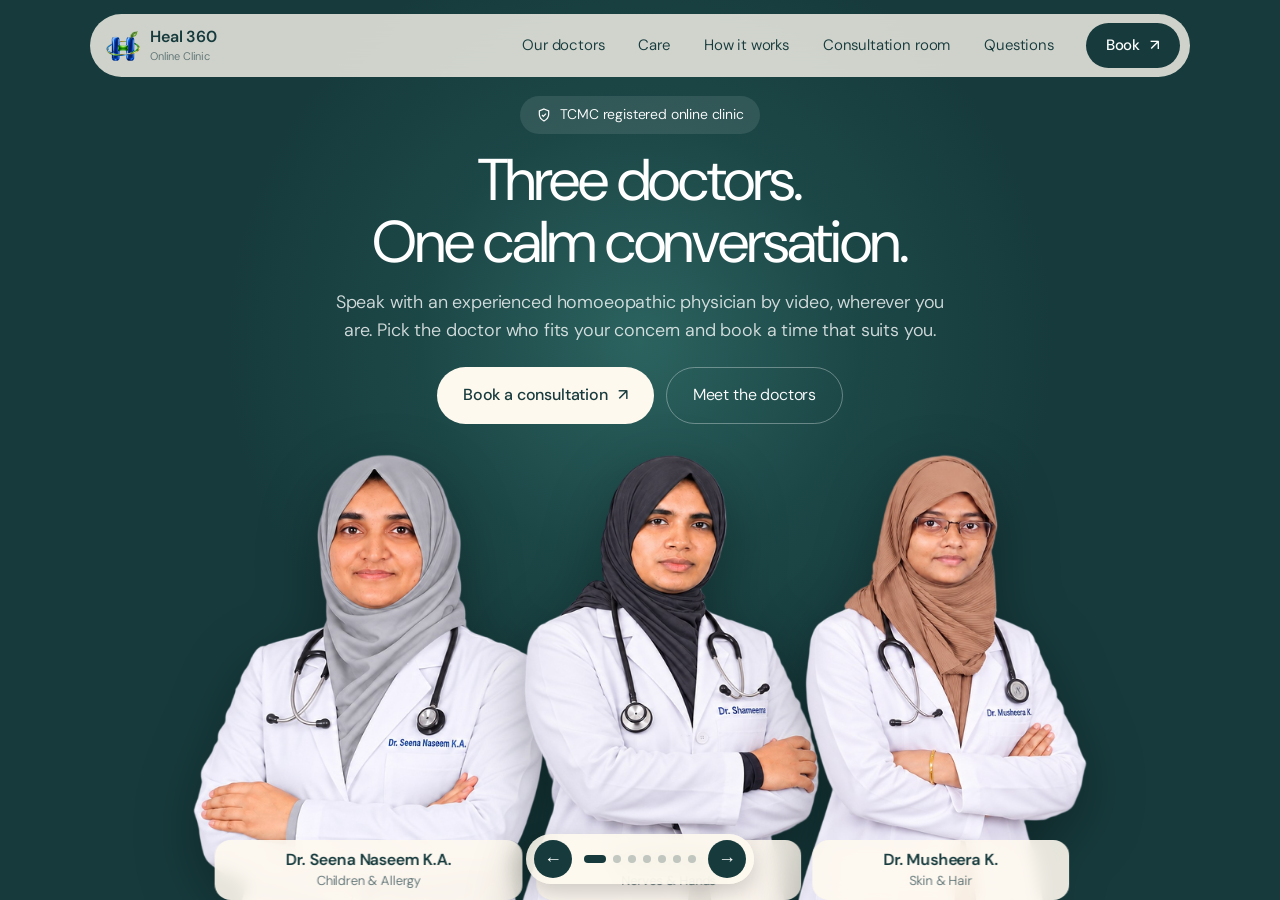
==== design-2/index.html @ f5d04c79 "Design 2: horizontal page scrolling Co-Authored-By: Claude Sonnet 5.5 <noreply@anthropic.com> Claude" ====
<!DOCTYPE html>
<html lang="en">
<head>
<meta charset="utf-8">
<meta name="viewport" content="width=device-width,initial-scale=1">
<title>Heal 360 Online Clinic | Three doctors, one calm conversation</title>
<meta name="description" content="Heal 360 Online Clinic: online video consultation with Dr. Seena, Dr. Shameema and Dr. Musheera, three experienced homoeopathic doctors.">
<meta name="robots" content="noindex,nofollow">
<meta name="theme-color" content="#173B3D">
<link rel="preconnect" href="https://fonts.googleapis.com">
<link rel="preconnect" href="https://fonts.gstatic.com" crossorigin>
<link href="https://fonts.googleapis.com/css2?family=Google+Sans+Flex:wght@300;400;500;600&family=DM+Sans:wght@300;400;500;700&display=swap" rel="stylesheet">
<link rel="icon" type="image/png" href="logo-real/favicon-64.png">
<link rel="stylesheet" href="style.css">
</head>
<body>

<header class="pill" id="top">
  <a class="brand" href="#top"><img src="logo-real/mark-256.png" width="34" height="34" alt=""><span><b>Heal 360</b><small>Online Clinic</small></span></a>
  <nav id="nav">
    <a href="#doctors">Our doctors</a>
    <a href="#care">Care</a>
    <a href="#steps">How it works</a>
    <a href="room.html">Consultation room</a>
    <a href="#faq">Questions</a>
  </nav>
  <a class="go sm" href="#book" data-book>Book <i>&#8599;</i></a>
  <button class="burger" aria-label="Menu" onclick="document.getElementById('nav').classList.toggle('open')"><span></span><span></span></button>
</header>

<div id="hs"><main>
<!-- HERO -->
<section class="hero">
  <div class="spot"></div>
  <div class="hero-in">
    <div class="hero-text">
      <p class="badge"><svg width="16" height="16" viewBox="0 0 24 24" fill="none" stroke="currentColor" stroke-width="1.8"><path d="M12 3l7 3v5c0 4.5-3 8-7 10-4-2-7-5.5-7-10V6z"/><path d="M9 12l2 2 4-4"/></svg> TCMC registered online clinic</p>
      <h1>Three doctors.<br>One calm conversation.</h1>
      <p class="lead">Speak with an experienced homoeopathic physician by video, wherever you are. Pick the doctor who fits your concern and book a time that suits you.</p>
      <div class="cta">
        <a class="go" href="#book" data-book>Book a consultation <i>&#8599;</i></a>
        <a class="ghost" href="#doctors">Meet the doctors</a>
      </div>
    </div>
  </div>
  <div class="trio" id="trio"></div>
</section>

<!-- marquee -->
<div class="marq" aria-hidden="true"><div class="track">
  <span>Homoeopathy</span><span>Children &amp; allergy</span><span>Carpal tunnel &amp; nerve pain</span><span>Skin &amp; hair</span><span>TCMC registered doctors</span><span>Private video consultation</span>
  <span>Homoeopathy</span><span>Children &amp; allergy</span><span>Carpal tunnel &amp; nerve pain</span><span>Skin &amp; hair</span><span>TCMC registered doctors</span><span>Private video consultation</span>
</div></div>

<!-- DOCTORS -->
<section class="docs" id="doctors">
  <div class="wrap">
    <p class="eyebrow">Your Heal 360 physicians</p>
    <h2 class="light">Meet the doctors.<br>Start with a conversation.</h2>
    <div class="dgrid" id="dgrid"></div>
  </div>
</section>

<!-- CARE -->
<section class="care" id="care">
  <div class="wrap">
    <p class="eyebrow dark">Care you can feel confident in</p>
    <h2>Real doctors.<br>Personal attention.</h2>
    <div class="cgrid">
      <article class="cc reveal"><b>01</b><h3>Registered doctors</h3><p>All three doctors are registered with the Travancore-Cochin Medical Council, and their numbers are shown on this site.</p></article>
      <article class="cc reveal"><b>02</b><h3>Time to listen</h3><p>Every consultation is unhurried. Your doctor listens to your story and plans care around you, not around a template.</p></article>
      <article class="cc reveal"><b>03</b><h3>Private by design</h3><p>Your video room is private to your booking and is never recorded. No app and no account needed.</p></article>
    </div>
  </div>
</section>

<!-- STEPS -->
<section class="steps" id="steps">
  <div class="wrap">
    <p class="eyebrow dark">Get started in three simple steps</p>
    <h2>Book. Meet. Heal.</h2>
    <div class="srow">
      <div class="st reveal"><span>01</span><h3>Choose your doctor</h3><p>Pick the doctor for your concern, then a day and time that suits you.</p></div>
      <div class="st reveal"><span>02</span><h3>Join your private room</h3><p>Open the link in your booking email and meet your doctor face to face on video.</p></div>
      <div class="st reveal"><span>03</span><h3>Follow your plan</h3><p>Receive a plan made for you, and come back for a review when it is time.</p></div>
    </div>
    <a class="go dark" href="#book" data-book>Book a consultation <i>&#8599;</i></a>
  </div>
</section>

<!-- ROOM -->
<section class="room" id="room">
  <div class="wrap room-in">
    <div class="room-text reveal">
      <p class="eyebrow">Consultation room</p>
      <h2 class="light">Your private<br>consultation room.</h2>
      <p>After your booking is confirmed you receive a personal link. Open it at your time and your doctor is there, in your own private room on this website.</p>
      <ul class="ticks"><li>Private to your booking, never recorded</li><li>Opens 15 minutes before your time</li><li>Works on any phone or computer</li></ul>
      <a class="ghost" href="room.html">Open the consultation room &#8599;</a>
    </div>
    <div class="room-demo reveal" aria-hidden="true">
      <div class="rd-bar"><img src="logo-real/mark-256.png" alt="" width="24" height="24"><b>HEAL 360</b><small>Consultation room</small><span>Private &middot; not recorded</span></div>
      <div class="rd-stage"><img id="rdimg" src="img/seena.png" alt=""><div class="rd-name" id="rdname">Dr. Seena Naseem K.A.<small>Online now</small></div><div class="rd-me"><em>You</em></div></div>
      <div class="rd-ctl"><i>&#127908;</i><i>&#128249;</i><i class="end">&#9742;</i></div>
    </div>
  </div>
</section>

<!-- FAQ -->
<section class="faq" id="faq">
  <div class="wrap narrow">
    <p class="eyebrow dark">Have questions before you book?</p>
    <h2>Questions.<br>Answers.</h2>
    <details open><summary>How does an online consultation work?</summary><p>You book a time, receive a private video link by email, and join from your phone or computer. Your doctor speaks with you, asks about your history and advises a plan.</p></details>
    <details><summary>Which doctor should I choose?</summary><p>Dr. Seena is the specialist for children and allergies, Dr. Shameema for carpal tunnel syndrome and hand numbness, and Dr. Musheera for skin and hair health. If you are unsure, send a WhatsApp message and we will guide you.</p></details>
    <details><summary>Is an online consultation right for emergencies?</summary><p>No. Online consultations are not for emergencies. In an emergency, call your local emergency number (112 in India) or go to the nearest hospital.</p></details>
    <details><summary>Is my consultation private?</summary><p>Yes. Your video room is private to your booking and the call is not recorded.</p></details>
  </div>
</section>

<section class="final" id="book"><div class="fin-main">
  <div class="wrap center">
    <h2 class="light">Ready when you are.</h2>
    <p>Book a video consultation with the doctor who fits your needs.</p>
    <a class="go" href="#book" data-book>Book a consultation <i>&#8599;</i></a>
    <p class="call">Or call / WhatsApp <a href="tel:+917511136045">+91 75111 36045</a></p>
  </div></div>
<footer>
  <div class="wrap foot">
    <div><img src="logo-real/logo3d-white.svg" alt="Heal 360 Online Clinic" width="180"><p>Online homoeopathic consultations<br><a href="tel:+917511136045">+91 75111 36045</a></p></div>
    <div class="regs"><b>TCMC registration</b><br>Dr. Seena Naseem K.A. · 10868<br>Dr. Shameema · 10829<br>Dr. Musheera K. · 11350</div>
    <div class="small">Online consultations are not for emergencies. In an emergency call 112.<br><a href="doctor.html" class="quiet" aria-label="Clinic login">©</a> 2026 Heal 360 Online Clinic · Website by DotCom by Arshees</div>
  </div>
</footer>
</section>
</main></div>
<div class="hnav" aria-label="Pages"><button id="prv" aria-label="Previous">&larr;</button><div id="dots"></div><button id="nxt" aria-label="Next">&rarr;</button></div>


<a class="wa" href="https://wa.me/917511136045" aria-label="WhatsApp the clinic" target="_blank" rel="noopener">WhatsApp</a>

<script>document.write('<script src="config.js?v='+Date.now()+'"><\/script>')</script>
<script src="script.js"></script>
<script src="qrcode.js"></script>
<script src="booking.js"></script>
</body>
</html>
---- design-2/style.css ----
:root{--teal:#173B3D;--teal2:#1f4d50;--cream:#FEF9EF;--beige:#F6ECDD;--ink:#173B3D;--mut:#5d7274;--acc:#E9C27B}
*{box-sizing:border-box;margin:0;padding:0}
html{scroll-behavior:smooth;scroll-padding-top:90px}
html,body{overflow-x:clip}
body{font-family:'Google Sans Flex','DM Sans',system-ui,sans-serif;font-weight:350;background:var(--cream);color:var(--ink);line-height:1.55;letter-spacing:-.01em}
img{max-width:100%;display:block}
a{color:inherit;text-decoration:none}
.wrap{max-width:1180px;margin:0 auto;padding:0 22px}.narrow{max-width:820px}.center{text-align:center}
h1,h2,h3{font-weight:400;letter-spacing:-.035em;line-height:1.05}
h2{font-size:clamp(34px,5.4vw,66px);margin-bottom:38px}
h2.light{color:#fff}
.eyebrow{font-size:13px;letter-spacing:.14em;text-transform:uppercase;color:var(--acc);margin-bottom:18px;font-weight:500}.eyebrow.dark{color:var(--mut)}
/* buttons */
.go{display:inline-flex;align-items:center;gap:10px;background:var(--cream);color:var(--teal);padding:16px 26px;border-radius:99px;font-weight:500;transition:.3s}
.go i{font-style:normal;transition:.3s}.go:hover{transform:translateY(-2px);box-shadow:0 10px 30px #0004}.go:hover i{transform:translate(3px,-3px)}
.go.sm{padding:11px 20px;font-size:15px}.go.dark{background:var(--teal);color:#fff}
.ghost{display:inline-flex;padding:15px 26px;border-radius:99px;border:1px solid #ffffff55;color:#fff;transition:.3s}.ghost:hover{background:#ffffff18}
/* nav */
.pill{position:fixed;z-index:50;top:14px;left:50%;transform:translateX(-50%);width:min(1100px,calc(100% - 24px));display:flex;align-items:center;gap:18px;padding:9px 10px 9px 16px;border-radius:99px;background:#fef9efcc;backdrop-filter:blur(14px);-webkit-backdrop-filter:blur(14px);transition:.3s;animation:drop .9s both}
.pill.on{box-shadow:0 8px 30px #173b3d26}
@keyframes drop{from{opacity:0;transform:translate(-50%,-30px)}}
.brand{display:flex;align-items:center;gap:10px;line-height:1.1}.brand b{display:block;font-weight:600;font-size:16px}.brand small{font-size:11px;color:var(--mut)}
#nav{display:flex;gap:6px;margin-left:auto}#nav a{padding:9px 14px;border-radius:99px;font-size:15px}#nav a:hover{background:#173b3d14}
.pill .go{background:var(--teal);color:#fff}
.burger{display:none;background:none;border:0;width:38px;height:38px;cursor:pointer}.burger span{display:block;height:2px;background:var(--teal);margin:6px 8px}
/* hero */
.hero{position:relative;background:var(--teal);color:#fff;min-height:100svh;padding:120px 0 0;overflow:hidden;display:flex;flex-direction:column;border-radius:0 0 40px 40px}
.spot{position:absolute;left:50%;top:38%;width:900px;height:900px;transform:translate(-50%,-50%);background:radial-gradient(circle,#3f8a8180 0,#2b6a6440 35%,transparent 65%);animation:breathe 7s ease-in-out infinite}
@keyframes breathe{50%{transform:translate(-50%,-50%) scale(1.12)}}
.hero-in{position:relative;z-index:3;text-align:center;padding:0 22px}
.hero-text{max-width:820px;margin:0 auto}
.badge{display:inline-flex;gap:8px;align-items:center;font-size:14px;background:#ffffff1a;padding:8px 16px;border-radius:99px;margin-bottom:24px}
h1{font-size:clamp(40px,7vw,92px);margin-bottom:22px;animation:rise 1s .2s both}
.lead{font-size:clamp(16px,1.6vw,20px);color:#ffffffcc;max-width:620px;margin:0 auto 28px;animation:rise 1s .4s both}
.cta{display:flex;gap:12px;justify-content:center;flex-wrap:wrap;animation:rise 1s .6s both}
@keyframes rise{from{opacity:0;transform:translateY(30px)}}
.trio{position:relative;z-index:2;display:grid;grid-template-columns:repeat(3,1fr);max-width:1000px;width:100%;margin:auto auto 0;padding:30px 12px 0;align-items:end;gap:0}
.fig{position:relative;display:block;animation:rise 1.2s both}.fig:nth-child(1){animation-delay:.5s}.fig:nth-child(2){animation-delay:.7s}.fig:nth-child(3){animation-delay:.9s}
.fig img{width:100%;height:auto;transition:transform .5s ease;filter:drop-shadow(0 20px 30px #0005)}
.fig:hover img{transform:translateY(-8px)}
.chip{position:absolute;left:50%;bottom:14px;transform:translateX(-50%);width:88%;background:#fef9efe6;color:var(--teal);border-radius:16px;padding:10px 12px;text-align:center;line-height:1.25;backdrop-filter:blur(8px)}
.chip b{display:block;font-weight:600;font-size:clamp(11px,1.5vw,16px)}.chip span{font-size:clamp(10px,1.2vw,13px);color:var(--mut)}
/* marquee */
.marq{overflow:hidden;padding:22px 0;white-space:nowrap}
.track{display:inline-flex;gap:46px;animation:mq 32s linear infinite}.track span{font-size:clamp(20px,3vw,34px);letter-spacing:-.03em;color:var(--teal)}
.track span::after{content:"✦";margin-left:46px;color:var(--acc)}
@keyframes mq{to{transform:translateX(-50%)}}
/* doctors */
.docs{background:var(--teal);color:#fff;padding:90px 0;border-radius:40px;margin:0 8px}
.dgrid{display:grid;grid-template-columns:repeat(3,1fr);gap:20px}
.dcard{background:var(--teal2);border-radius:28px;overflow:hidden;display:flex;flex-direction:column;transition:.4s}
.dcard:hover{transform:translateY(-6px);background:#255a5d}
.dpic{position:relative;background:radial-gradient(circle at 50% 70%,#4a9890 0,#2b6a64 55%,#1f4d50 100%);padding-top:26px}
.dpic img{width:82%;margin:0 auto}
.seal{position:absolute;top:16px;right:16px;font-size:11px;line-height:1.25;text-align:center;background:var(--acc);color:var(--teal);padding:8px 11px;border-radius:12px;font-weight:600}
.dbody{padding:24px 24px 28px;display:flex;flex-direction:column;gap:8px;flex:1}
.dbody h3{font-size:28px}.q{color:var(--acc);font-size:14px}.r{color:#ffffffaa;font-size:14px}
.h{margin-top:8px;color:#ffffffdd}
.dbody ul{list-style:none;display:flex;flex-wrap:wrap;gap:6px;margin:6px 0 16px}.dbody li{font-size:13px;background:#ffffff18;padding:5px 12px;border-radius:99px}
.dbody .go{margin-top:auto;align-self:flex-start}
/* care */
.care,.steps,.faq{padding:100px 0}
.cgrid,.srow{display:grid;grid-template-columns:repeat(3,1fr);gap:18px}
.cc,.st{background:var(--beige);border-radius:26px;padding:30px;min-height:240px;transition:.4s}.cc:hover,.st:hover{transform:translateY(-5px)}
.cc b,.st span{display:block;font-size:44px;letter-spacing:-.04em;color:#c9a35b;margin-bottom:34px;font-weight:300}
.cc h3,.st h3{font-size:26px;margin-bottom:10px}.cc p,.st p{color:var(--mut)}
.steps{background:var(--beige);border-radius:40px;margin:0 8px}.steps .st{background:var(--cream)}.steps .go{margin-top:34px}
/* room */
.room{background:var(--teal);color:#fff;padding:100px 0;margin-top:8px;border-radius:40px;margin:8px}
.room-in{display:grid;grid-template-columns:1fr 1fr;gap:56px;align-items:center}
.room-text p{color:#ffffffcc;margin-bottom:18px;max-width:480px}
.ticks{list-style:none;margin-bottom:28px}.ticks li{padding:6px 0 6px 30px;position:relative}.ticks li::before{content:"✓";position:absolute;left:0;color:var(--acc)}
.room-demo{background:#0f2829;border-radius:24px;padding:14px;box-shadow:0 30px 60px #0006}
.rd-bar{display:flex;align-items:center;gap:8px;font-size:13px;padding:2px 6px 12px}.rd-bar small{color:#ffffff88}.rd-bar span{margin-left:auto;font-size:11px;color:var(--acc)}
.rd-stage{position:relative;aspect-ratio:4/3;border-radius:16px;background:radial-gradient(circle at 50% 80%,#4a9890,#1f4d50);overflow:hidden;display:flex;align-items:flex-end;justify-content:center}
.rd-stage>img{height:96%;width:auto;transition:opacity .4s}
.rd-name{position:absolute;left:12px;bottom:12px;background:#0009;padding:7px 12px;border-radius:10px;font-size:13px}.rd-name small{display:block;color:#7be0a0;font-size:11px}
.rd-me{position:absolute;right:12px;top:12px;width:70px;height:52px;border-radius:10px;background:#173b3dcc;border:1px solid #fff3;display:grid;place-items:center}.rd-me em{font-size:11px;font-style:normal;color:#fffa}
.rd-ctl{display:flex;justify-content:center;gap:12px;padding-top:14px}.rd-ctl i{width:42px;height:42px;border-radius:50%;background:#ffffff1c;display:grid;place-items:center;font-style:normal}.rd-ctl .end{background:#e5484d}
/* faq */
details{background:var(--beige);border-radius:20px;padding:20px 24px;margin-bottom:12px}
summary{cursor:pointer;font-size:19px;list-style:none;display:flex;justify-content:space-between;gap:12px}summary::after{content:"+";font-size:24px;line-height:1}details[open] summary::after{content:"–"}
details p{margin-top:12px;color:var(--mut)}
/* final */
.final{background:var(--teal);color:#fff;padding:110px 0;border-radius:40px;margin:0 8px}
.final h2{margin-bottom:14px}.final p{color:#ffffffcc;margin-bottom:26px}.final .call{margin:22px 0 0;font-size:15px}.final .call a{text-decoration:underline}
footer{padding:50px 0 90px;font-size:14px;color:var(--mut)}
.foot{display:grid;grid-template-columns:1.2fr 1fr 1.4fr;gap:30px}.foot img{height:52px;width:auto;margin-bottom:10px;background:var(--teal);padding:8px 12px;border-radius:12px}
.quiet{color:inherit}
.wa{position:fixed;right:16px;bottom:16px;z-index:40;background:#25d366;color:#fff;padding:12px 18px;border-radius:99px;font-weight:500;box-shadow:0 8px 24px #0003}
/* reveal */
.reveal{opacity:0;transform:translateY(34px);transition:opacity .8s,transform .8s}.reveal.in{opacity:1;transform:none}
@media(prefers-reduced-motion:reduce){*{animation:none!important;transition:none!important}.reveal{opacity:1;transform:none}}
/* mobile */
@media(max-width:860px){
 #nav{display:none;position:absolute;top:62px;left:0;right:0;flex-direction:column;background:var(--cream);border-radius:24px;padding:10px;box-shadow:0 14px 40px #0003}#nav.open{display:flex}
 .burger{display:block;margin-left:auto}.pill .go.sm{display:none}
 .dgrid,.cgrid,.srow,.room-in,.foot{grid-template-columns:1fr}
 .dpic img{width:62%}
 .hero{padding-top:104px}.trio{padding:20px 4px 0}
 .chip{width:96%;padding:6px 4px;bottom:6px;border-radius:10px}.chip span{display:none}
 .docs,.final,.steps,.room{border-radius:28px}
}
/* hero tuning: doctors are the heroes, keep them in view */
h1{font-size:clamp(34px,4.6vw,64px);margin-bottom:16px}
.lead{font-size:clamp(15px,1.4vw,18px);margin-bottom:22px}
.badge{margin-bottom:16px}
.hero{padding-top:96px}
.trio{max-width:1060px}
.wa{transition:opacity .3s}.wa.hide{opacity:0;pointer-events:none}
@media(max-width:860px){.cta .ghost{display:none}.lead{margin-bottom:18px}h1{font-size:34px}.hero-text .badge{font-size:12px}}
/* same height for every doctor */
.trio{display:flex;justify-content:center;align-items:flex-end;gap:0;grid-template-columns:none;max-width:none}
.fig{flex:0 0 auto}
.fig img{height:min(58svh,36vw);width:auto;max-width:none}
.fig+.fig{margin-left:-2vw}
.dpic{height:400px;display:flex;align-items:flex-end;justify-content:center;padding-top:26px}
.dpic img{height:100%;width:auto;max-width:92%;object-fit:contain;object-position:bottom;margin:0}
@media(max-width:860px){.fig img{height:50vw}.fig+.fig{margin-left:-8vw}.dpic{height:360px}.dpic img{width:auto}}
@media(max-width:860px){.chip{width:92%}.chip b{font-size:10px;white-space:normal}}
/* ===== horizontal pages ===== */
html,body{height:100%;overflow:hidden}
body{overflow:hidden}
#hs{display:flex;height:100svh;overflow-x:auto;overflow-y:hidden;scroll-snap-type:x mandatory;scroll-behavior:smooth;overscroll-behavior:contain;scrollbar-width:none}
#hs::-webkit-scrollbar{display:none}
#hs>main{display:contents}
#hs>main>section,#hs>main>.marq{flex:0 0 100vw;width:100vw;height:100svh;overflow-y:auto;overflow-x:hidden;scroll-snap-align:start;margin:0!important;border-radius:0!important;scrollbar-width:none;position:relative}
#hs>main>section::-webkit-scrollbar{display:none}
#hs>main>.marq{display:none}
.hero{padding-top:96px;display:flex;flex-direction:column;justify-content:space-between}
.docs,.care,.steps,.room,.faq,.final{display:flex;flex-direction:column;justify-content:center;padding:96px 0 90px}
.docs .wrap,.care .wrap,.steps .wrap,.room .wrap,.faq .wrap{width:100%}
.steps{background:var(--beige)}
.final{padding:0}.fin-main{flex:1;display:flex;flex-direction:column;justify-content:center;padding:110px 0 40px;text-align:center}
.final footer{color:#ffffffaa;padding:30px 0 70px}.final footer .foot{text-align:left}.final footer .small{color:#ffffff88}.final footer a{color:inherit}
.final footer .regs b{color:#fff}
h2{font-size:clamp(30px,4.4vw,56px);margin-bottom:28px}
.dpic{height:min(380px,38svh)}
.cc,.st{min-height:0}.cc b,.st span{margin-bottom:22px}
/* arrows + dots */
.hnav{position:fixed;left:50%;bottom:16px;transform:translateX(-50%);z-index:45;display:flex;align-items:center;gap:12px;background:#fef9efd9;backdrop-filter:blur(12px);padding:6px 8px;border-radius:99px;box-shadow:0 8px 24px #0003}
.hnav button{width:38px;height:38px;border-radius:50%;border:0;background:var(--teal);color:#fff;font-size:18px;cursor:pointer}
#dots{display:flex;gap:7px}#dots i{width:8px;height:8px;border-radius:50%;background:#173b3d40;transition:.3s;cursor:pointer}#dots i.on{background:var(--teal);width:22px;border-radius:8px}
.wa{bottom:16px}
@media(max-width:860px){
 #hs>main>section{padding-left:0;padding-right:0}
 .docs,.care,.steps,.room,.faq{justify-content:flex-start;padding:92px 0 90px}
 .dpic{height:300px}.hero{padding-bottom:0}
 .wa{bottom:70px}
}
#nav a.act{background:#173b3d1f}.pill{animation:none}
#hs>main>.hero{overflow:hidden}
.docs,.care,.steps,.room,.faq{justify-content:flex-start}
.docs>.wrap,.care>.wrap,.steps>.wrap,.room>.wrap,.faq>.wrap{margin-block:auto}
.docs{padding:84px 0 84px}.docs h2{font-size:clamp(28px,3.6vw,46px);margin-bottom:22px}
.dpic{height:min(300px,32svh)}.dbody{padding:18px 20px 22px;gap:6px}.dbody h3{font-size:24px}.dbody ul{margin:4px 0 12px}
@media(max-width:860px){.chip{bottom:64px}.dpic{height:300px}.docs h2{font-size:30px}}
@media(min-width:861px){.dbody li:nth-child(n+3){display:none}.docs{padding-top:96px}.dpic{height:min(270px,30svh)}.docs .eyebrow{margin-bottom:10px}}
@media(max-width:860px){.chip b{font-size:9px;letter-spacing:-.02em}.chip{padding:6px 2px}}
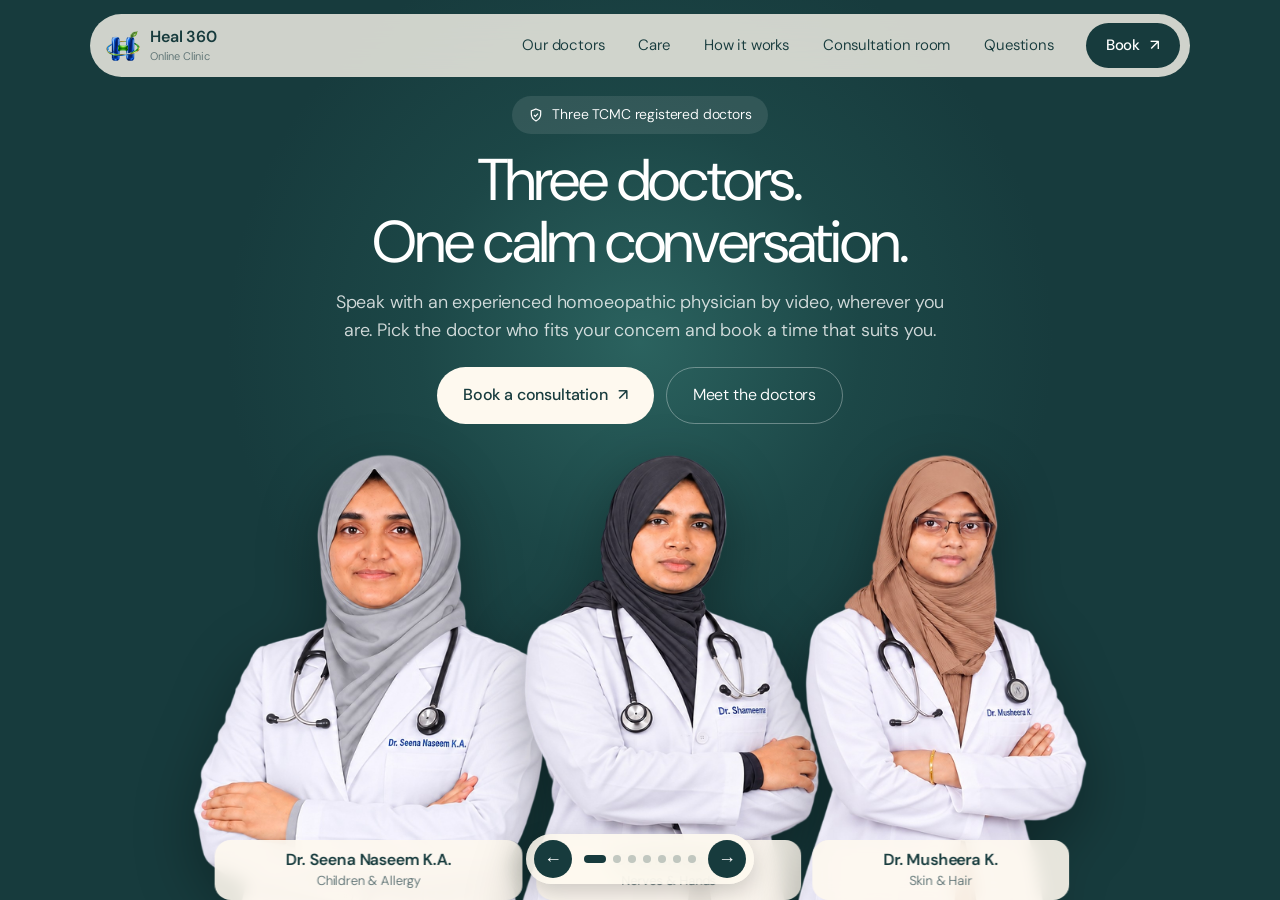
==== commit 40917e1d: "Wording: registration applies to doctors, not the clinic Co-Authored-By: Claude Sonnet 5.5 <noreply@" ====
--- a/design-2/index.html
+++ b/design-2/index.html
@@ -34,7 +34,7 @@
   <div class="spot"></div>
   <div class="hero-in">
     <div class="hero-text">
-      <p class="badge"><svg width="16" height="16" viewBox="0 0 24 24" fill="none" stroke="currentColor" stroke-width="1.8"><path d="M12 3l7 3v5c0 4.5-3 8-7 10-4-2-7-5.5-7-10V6z"/><path d="M9 12l2 2 4-4"/></svg> TCMC registered online clinic</p>
+      <p class="badge"><svg width="16" height="16" viewBox="0 0 24 24" fill="none" stroke="currentColor" stroke-width="1.8"><path d="M12 3l7 3v5c0 4.5-3 8-7 10-4-2-7-5.5-7-10V6z"/><path d="M9 12l2 2 4-4"/></svg> Three TCMC registered doctors</p>
       <h1>Three doctors.<br>One calm conversation.</h1>
       <p class="lead">Speak with an experienced homoeopathic physician by video, wherever you are. Pick the doctor who fits your concern and book a time that suits you.</p>
       <div class="cta">
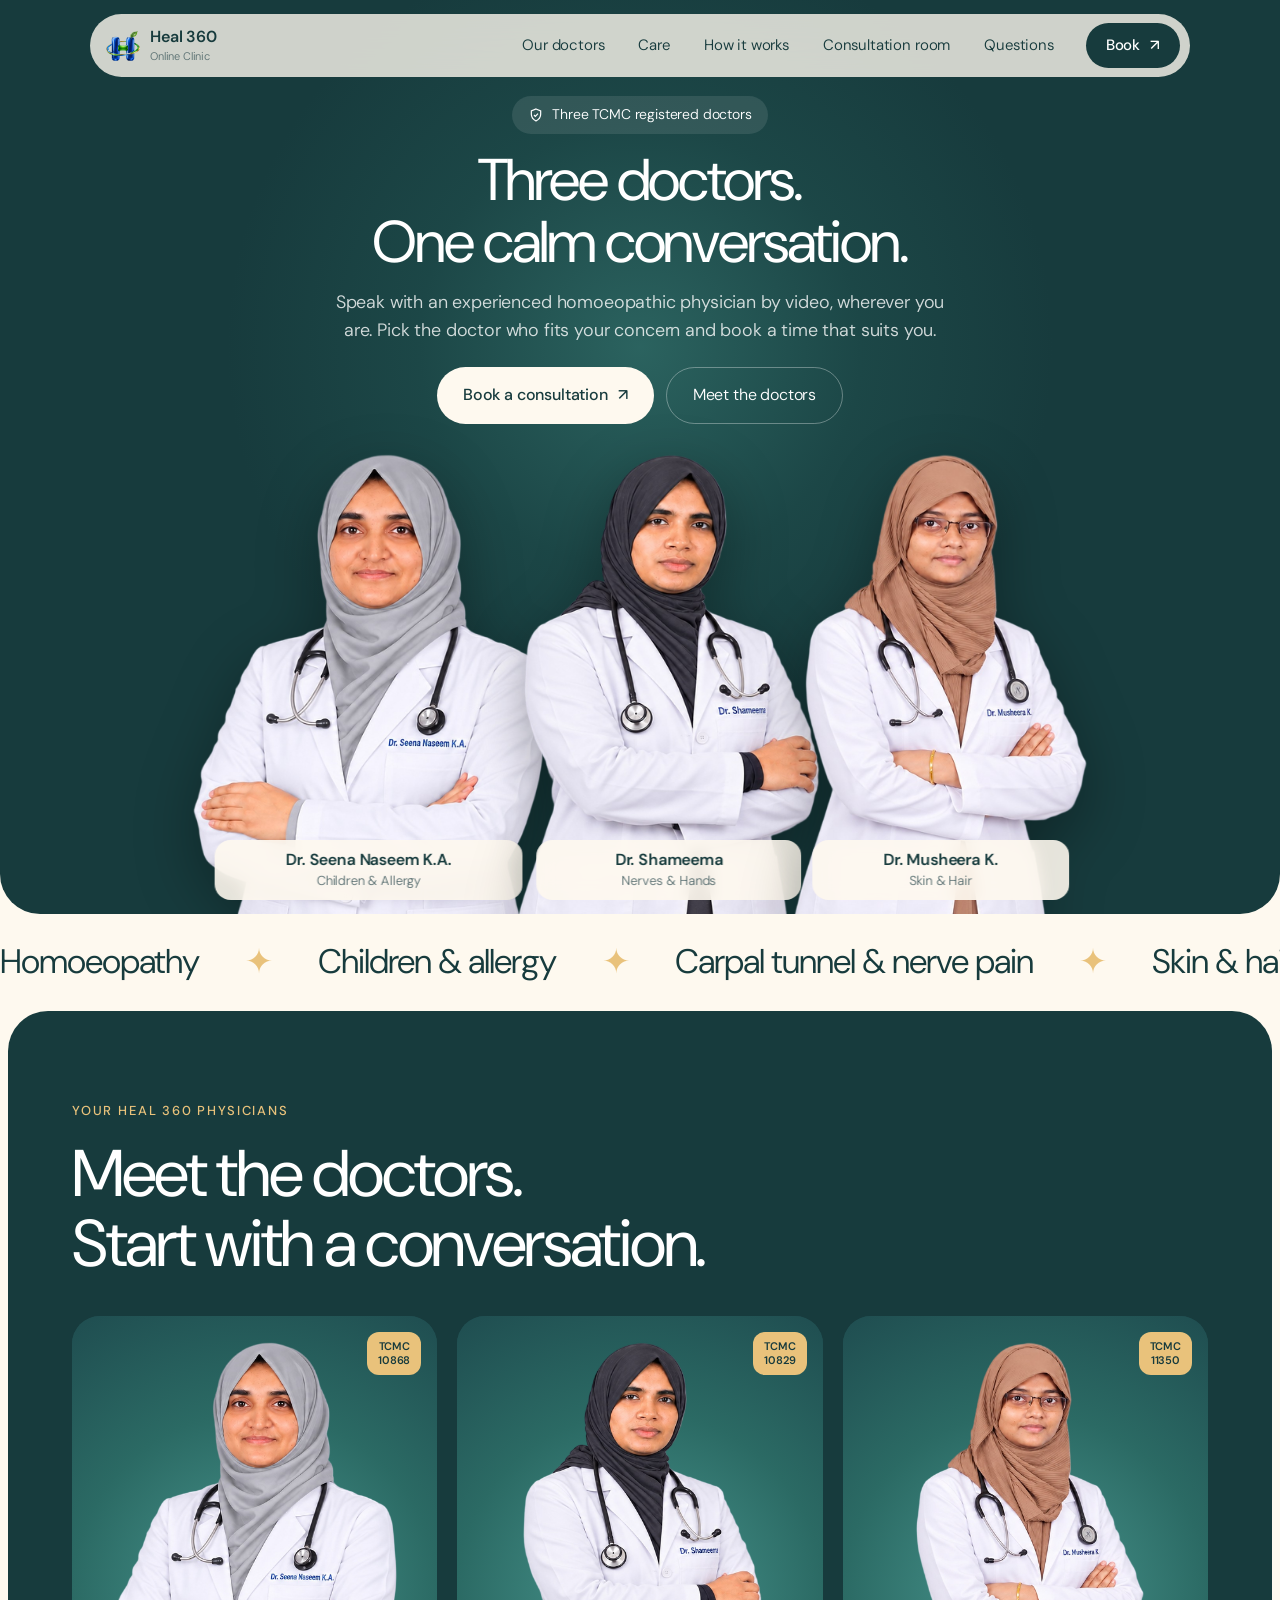
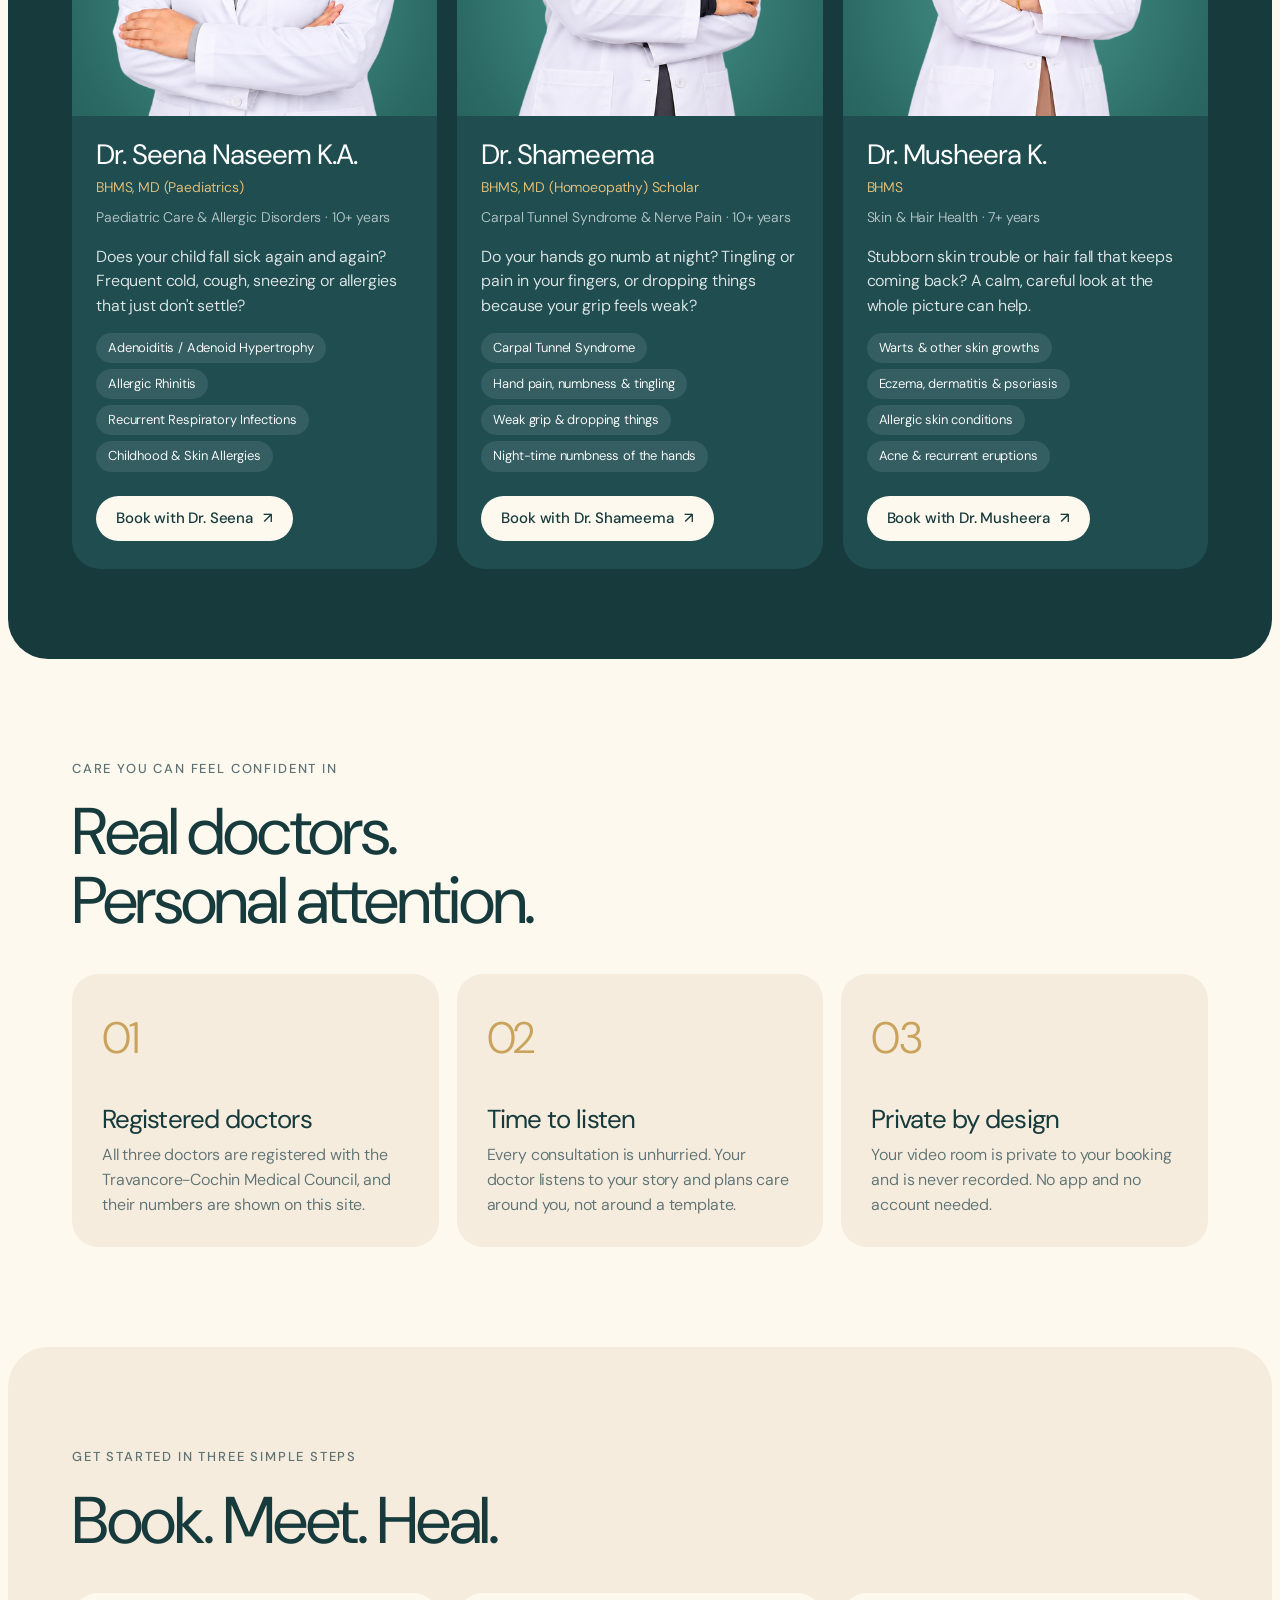
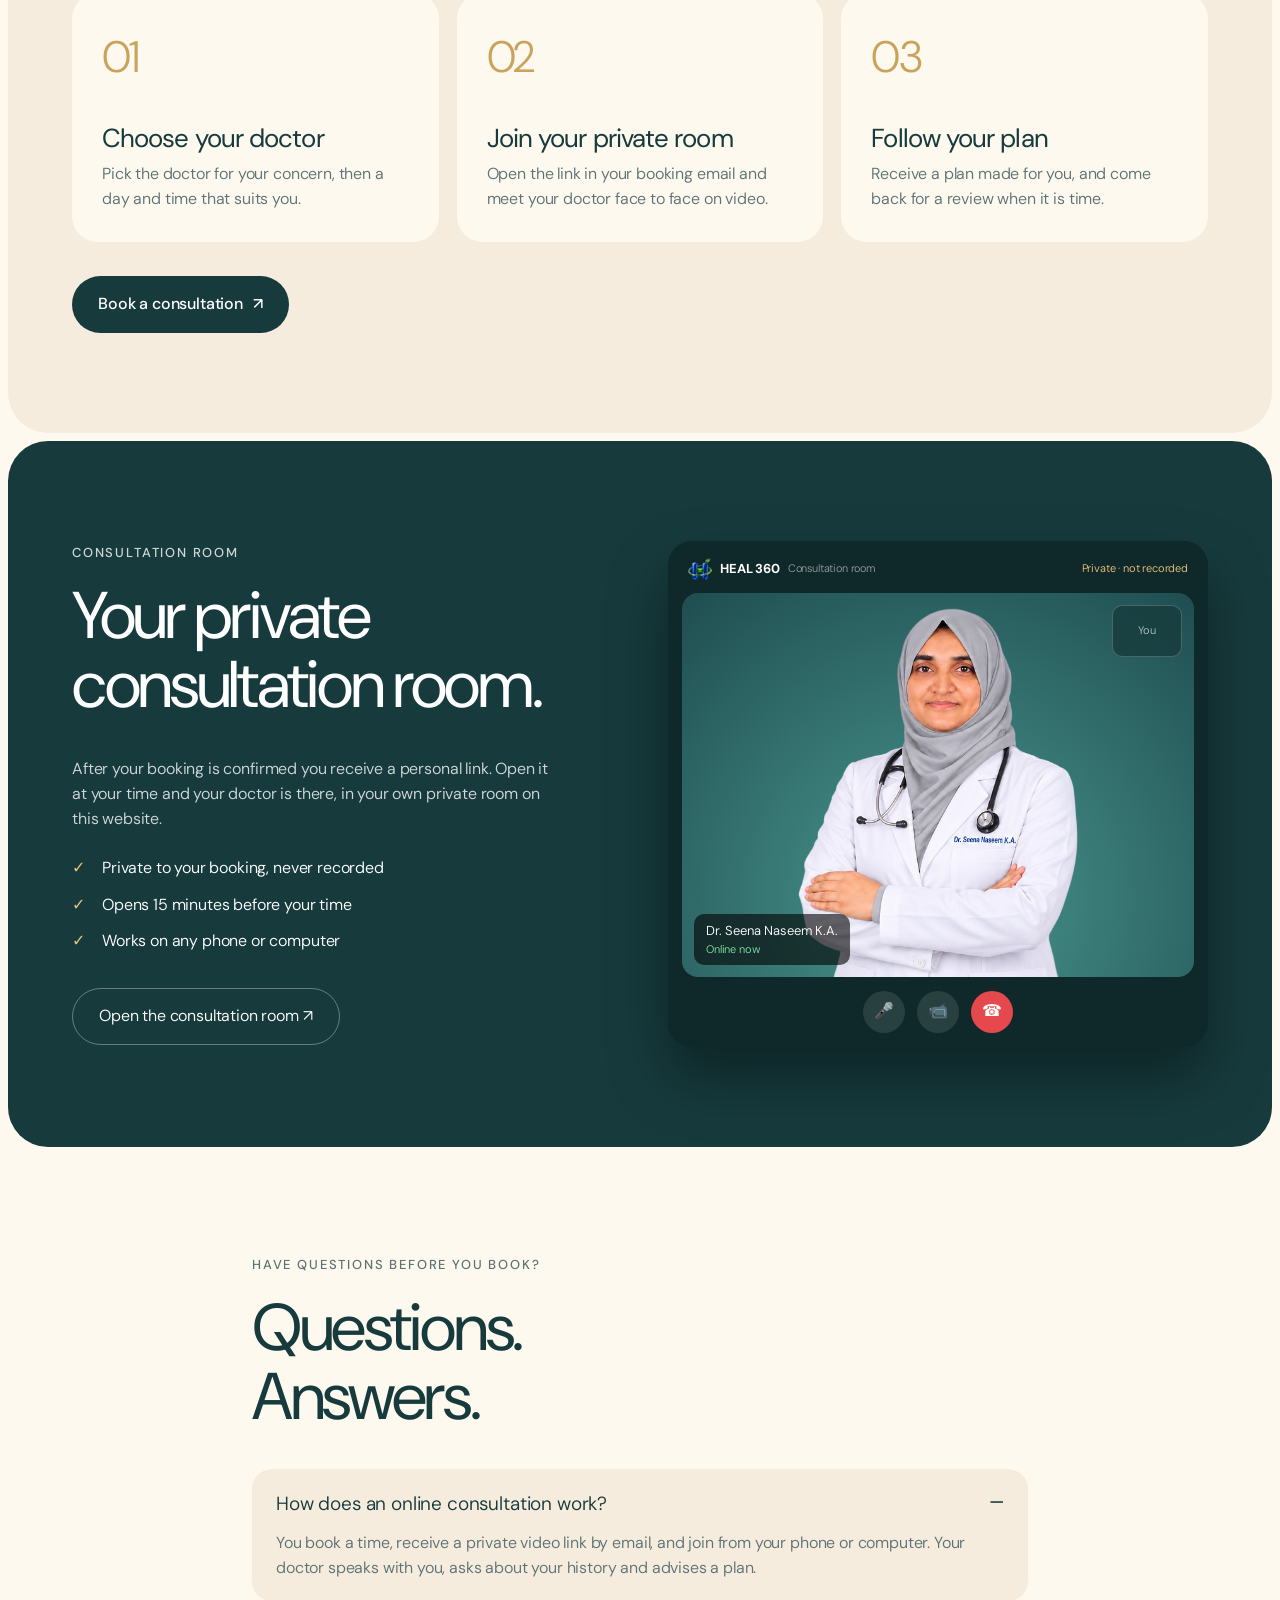
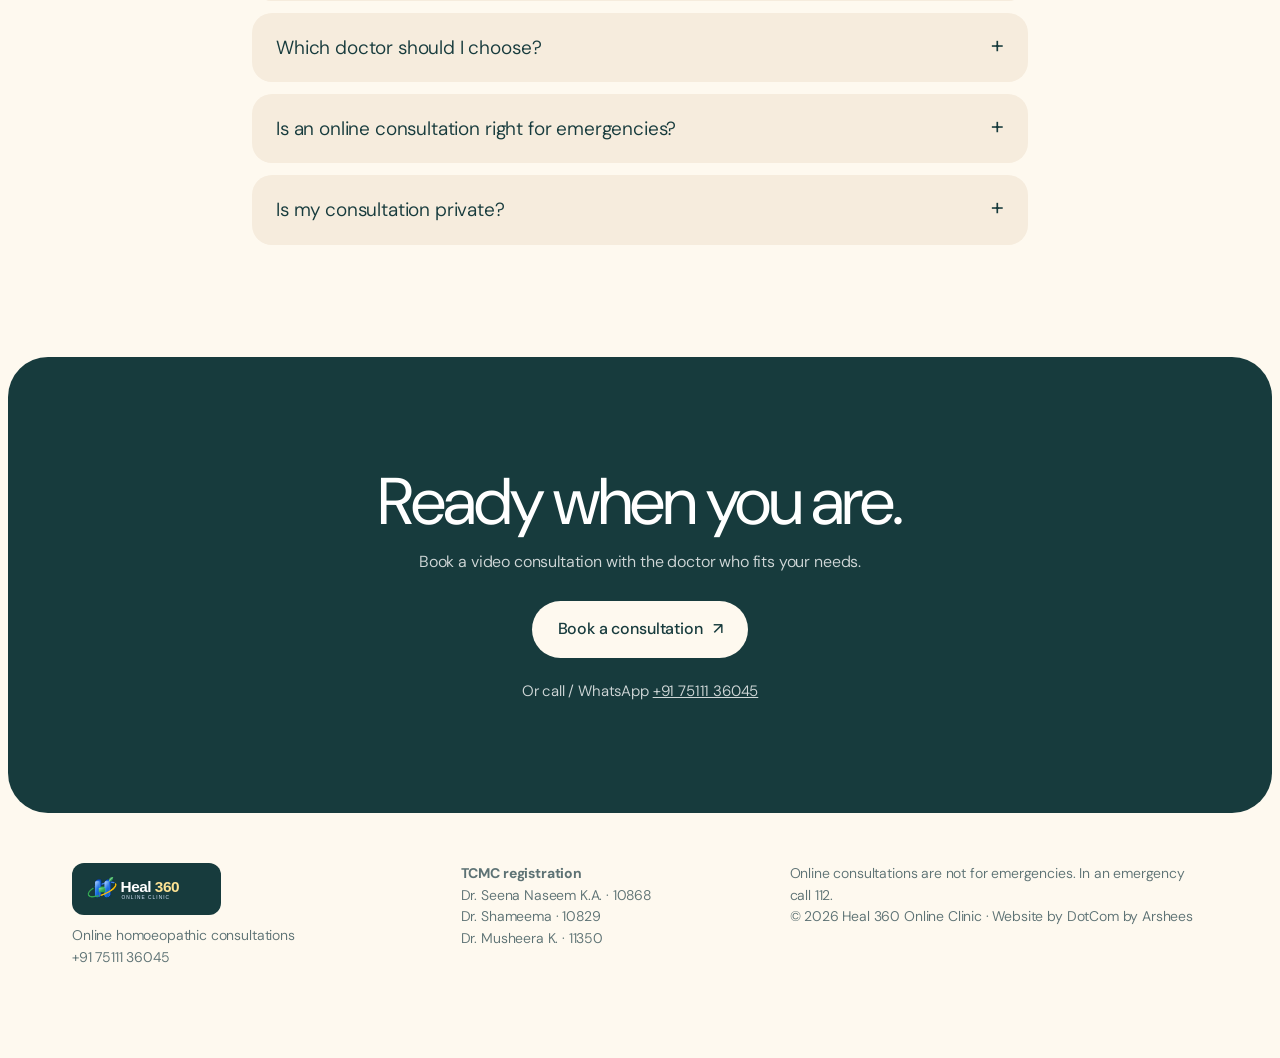
==== commit 8a8fb3ef: "Design 2: back to vertical scrolling Co-Authored-By: Claude Sonnet 5.5 <noreply@anthropic.com> Claud" ====
--- a/design-2/index.html
+++ b/design-2/index.html
@@ -28,7 +28,7 @@
   <button class="burger" aria-label="Menu" onclick="document.getElementById('nav').classList.toggle('open')"><span></span><span></span></button>
 </header>
 
-<div id="hs"><main>
+<main>
 <!-- HERO -->
 <section class="hero">
   <div class="spot"></div>
@@ -118,13 +118,16 @@
   </div>
 </section>
 
-<section class="final" id="book"><div class="fin-main">
+<section class="final" id="book">
   <div class="wrap center">
     <h2 class="light">Ready when you are.</h2>
     <p>Book a video consultation with the doctor who fits your needs.</p>
     <a class="go" href="#book" data-book>Book a consultation <i>&#8599;</i></a>
     <p class="call">Or call / WhatsApp <a href="tel:+917511136045">+91 75111 36045</a></p>
-  </div></div>
+  </div>
+</section>
+</main>
+
 <footer>
   <div class="wrap foot">
     <div><img src="logo-real/logo3d-white.svg" alt="Heal 360 Online Clinic" width="180"><p>Online homoeopathic consultations<br><a href="tel:+917511136045">+91 75111 36045</a></p></div>
@@ -132,10 +135,6 @@
     <div class="small">Online consultations are not for emergencies. In an emergency call 112.<br><a href="doctor.html" class="quiet" aria-label="Clinic login">©</a> 2026 Heal 360 Online Clinic · Website by DotCom by Arshees</div>
   </div>
 </footer>
-</section>
-</main></div>
-<div class="hnav" aria-label="Pages"><button id="prv" aria-label="Previous">&larr;</button><div id="dots"></div><button id="nxt" aria-label="Next">&rarr;</button></div>
-
 
 <a class="wa" href="https://wa.me/917511136045" aria-label="WhatsApp the clinic" target="_blank" rel="noopener">WhatsApp</a>
 
--- a/design-2/style.css
+++ b/design-2/style.css
@@ -118,42 +118,3 @@
 .dpic img{height:100%;width:auto;max-width:92%;object-fit:contain;object-position:bottom;margin:0}
 @media(max-width:860px){.fig img{height:50vw}.fig+.fig{margin-left:-8vw}.dpic{height:360px}.dpic img{width:auto}}
 @media(max-width:860px){.chip{width:92%}.chip b{font-size:10px;white-space:normal}}
-/* ===== horizontal pages ===== */
-html,body{height:100%;overflow:hidden}
-body{overflow:hidden}
-#hs{display:flex;height:100svh;overflow-x:auto;overflow-y:hidden;scroll-snap-type:x mandatory;scroll-behavior:smooth;overscroll-behavior:contain;scrollbar-width:none}
-#hs::-webkit-scrollbar{display:none}
-#hs>main{display:contents}
-#hs>main>section,#hs>main>.marq{flex:0 0 100vw;width:100vw;height:100svh;overflow-y:auto;overflow-x:hidden;scroll-snap-align:start;margin:0!important;border-radius:0!important;scrollbar-width:none;position:relative}
-#hs>main>section::-webkit-scrollbar{display:none}
-#hs>main>.marq{display:none}
-.hero{padding-top:96px;display:flex;flex-direction:column;justify-content:space-between}
-.docs,.care,.steps,.room,.faq,.final{display:flex;flex-direction:column;justify-content:center;padding:96px 0 90px}
-.docs .wrap,.care .wrap,.steps .wrap,.room .wrap,.faq .wrap{width:100%}
-.steps{background:var(--beige)}
-.final{padding:0}.fin-main{flex:1;display:flex;flex-direction:column;justify-content:center;padding:110px 0 40px;text-align:center}
-.final footer{color:#ffffffaa;padding:30px 0 70px}.final footer .foot{text-align:left}.final footer .small{color:#ffffff88}.final footer a{color:inherit}
-.final footer .regs b{color:#fff}
-h2{font-size:clamp(30px,4.4vw,56px);margin-bottom:28px}
-.dpic{height:min(380px,38svh)}
-.cc,.st{min-height:0}.cc b,.st span{margin-bottom:22px}
-/* arrows + dots */
-.hnav{position:fixed;left:50%;bottom:16px;transform:translateX(-50%);z-index:45;display:flex;align-items:center;gap:12px;background:#fef9efd9;backdrop-filter:blur(12px);padding:6px 8px;border-radius:99px;box-shadow:0 8px 24px #0003}
-.hnav button{width:38px;height:38px;border-radius:50%;border:0;background:var(--teal);color:#fff;font-size:18px;cursor:pointer}
-#dots{display:flex;gap:7px}#dots i{width:8px;height:8px;border-radius:50%;background:#173b3d40;transition:.3s;cursor:pointer}#dots i.on{background:var(--teal);width:22px;border-radius:8px}
-.wa{bottom:16px}
-@media(max-width:860px){
- #hs>main>section{padding-left:0;padding-right:0}
- .docs,.care,.steps,.room,.faq{justify-content:flex-start;padding:92px 0 90px}
- .dpic{height:300px}.hero{padding-bottom:0}
- .wa{bottom:70px}
-}
-#nav a.act{background:#173b3d1f}.pill{animation:none}
-#hs>main>.hero{overflow:hidden}
-.docs,.care,.steps,.room,.faq{justify-content:flex-start}
-.docs>.wrap,.care>.wrap,.steps>.wrap,.room>.wrap,.faq>.wrap{margin-block:auto}
-.docs{padding:84px 0 84px}.docs h2{font-size:clamp(28px,3.6vw,46px);margin-bottom:22px}
-.dpic{height:min(300px,32svh)}.dbody{padding:18px 20px 22px;gap:6px}.dbody h3{font-size:24px}.dbody ul{margin:4px 0 12px}
-@media(max-width:860px){.chip{bottom:64px}.dpic{height:300px}.docs h2{font-size:30px}}
-@media(min-width:861px){.dbody li:nth-child(n+3){display:none}.docs{padding-top:96px}.dpic{height:min(270px,30svh)}.docs .eyebrow{margin-bottom:10px}}
-@media(max-width:860px){.chip b{font-size:9px;letter-spacing:-.02em}.chip{padding:6px 2px}}
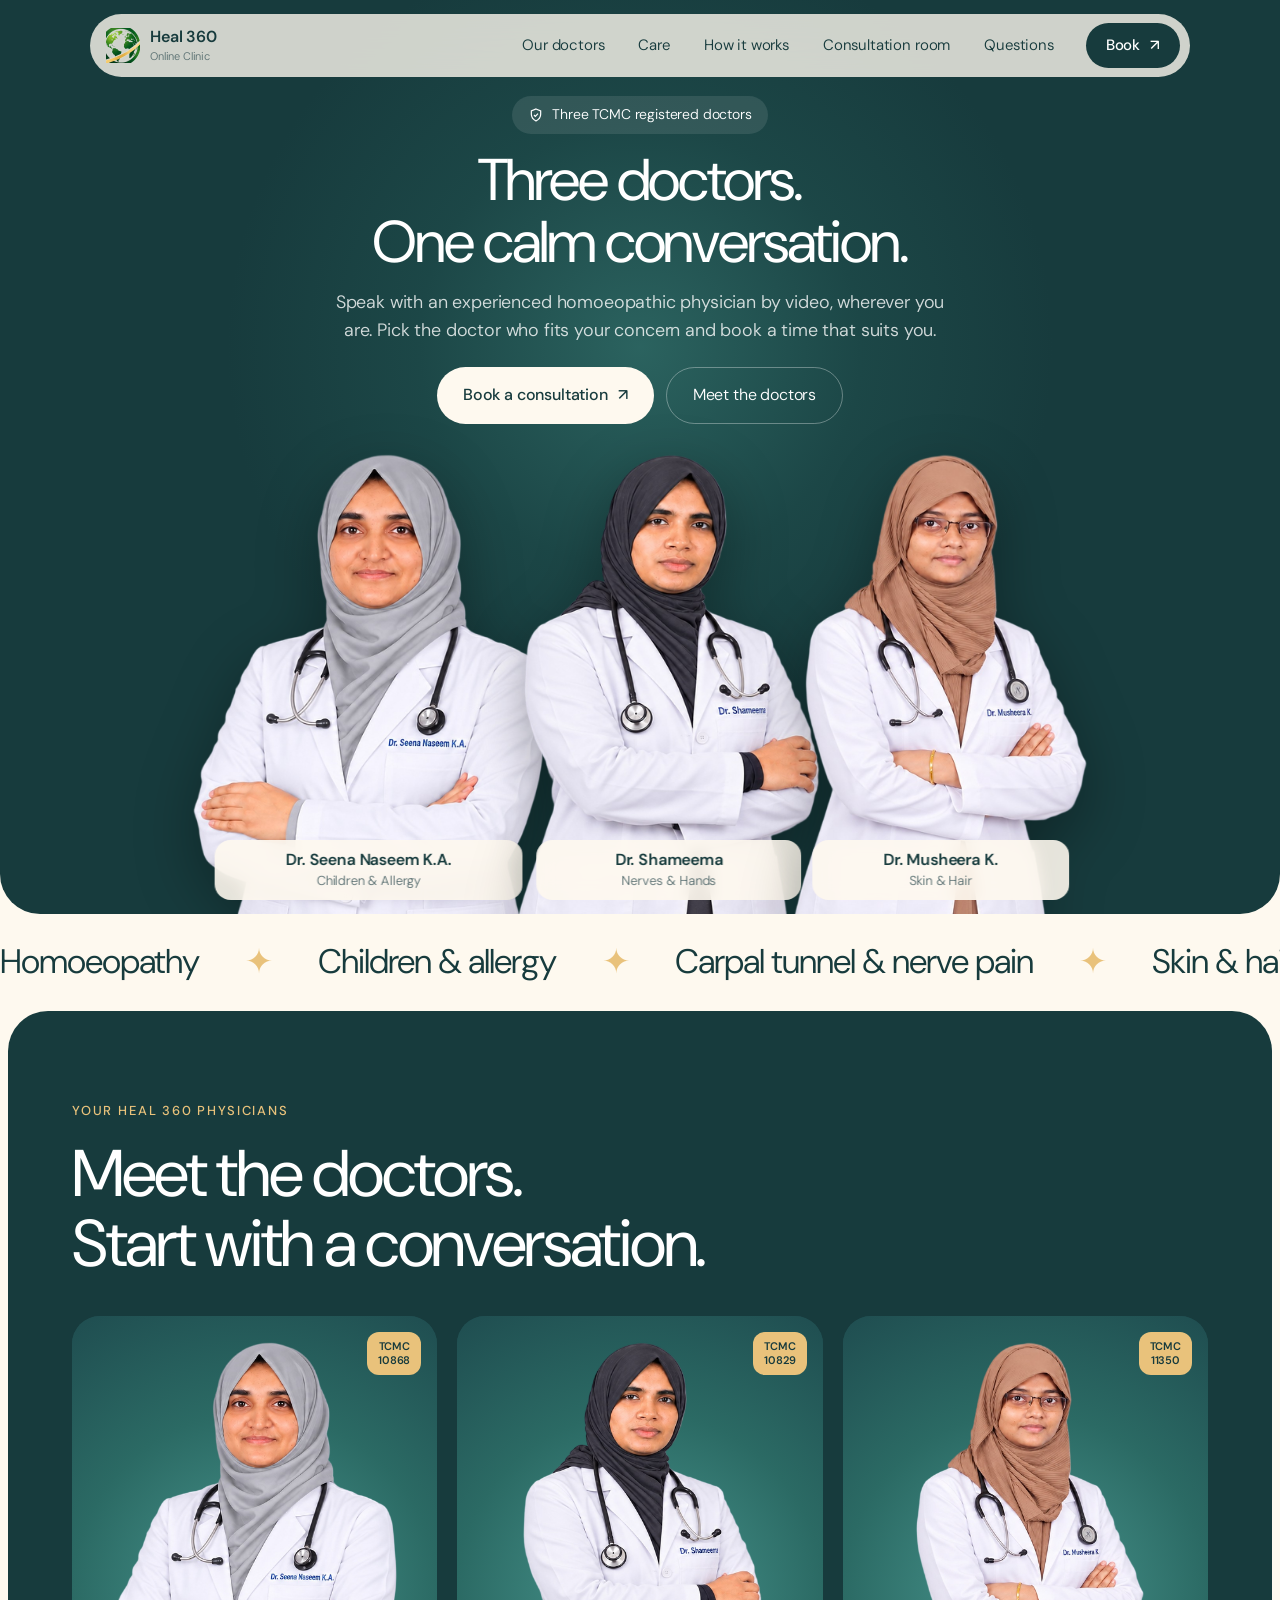
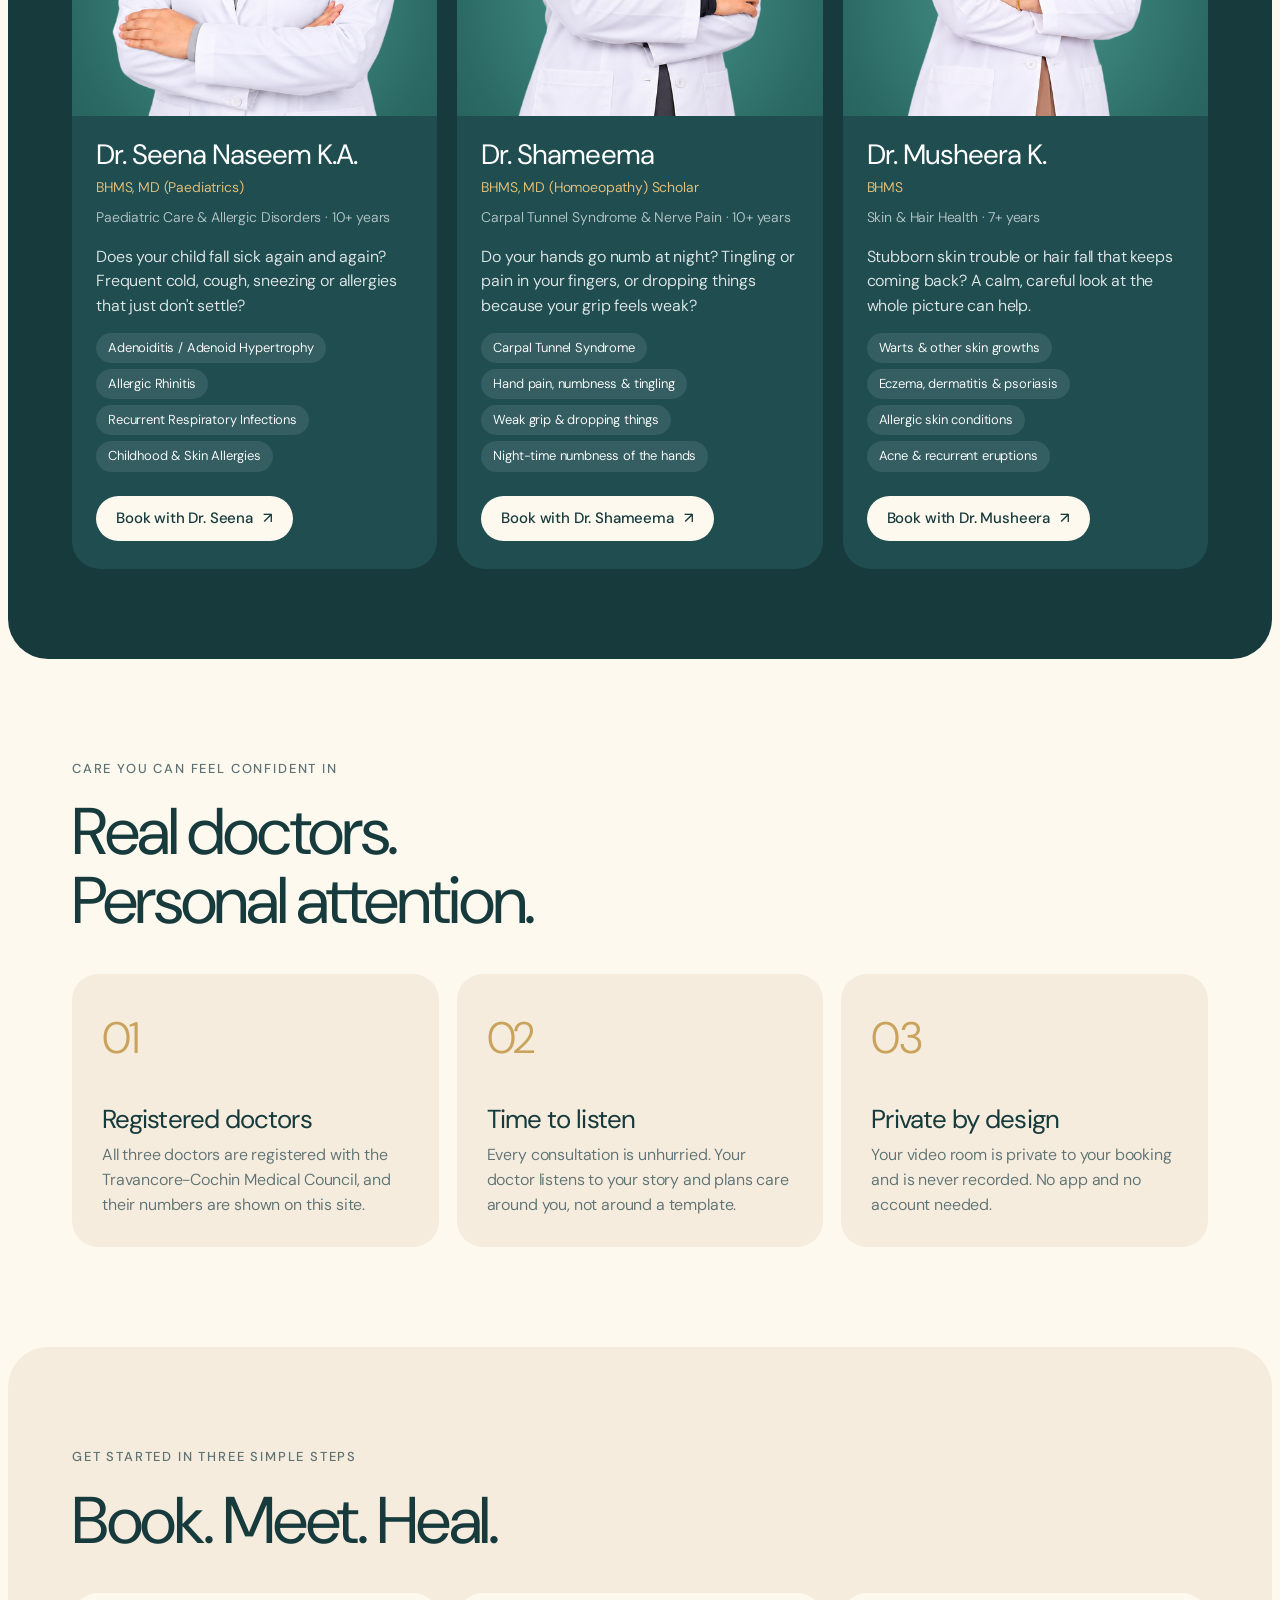
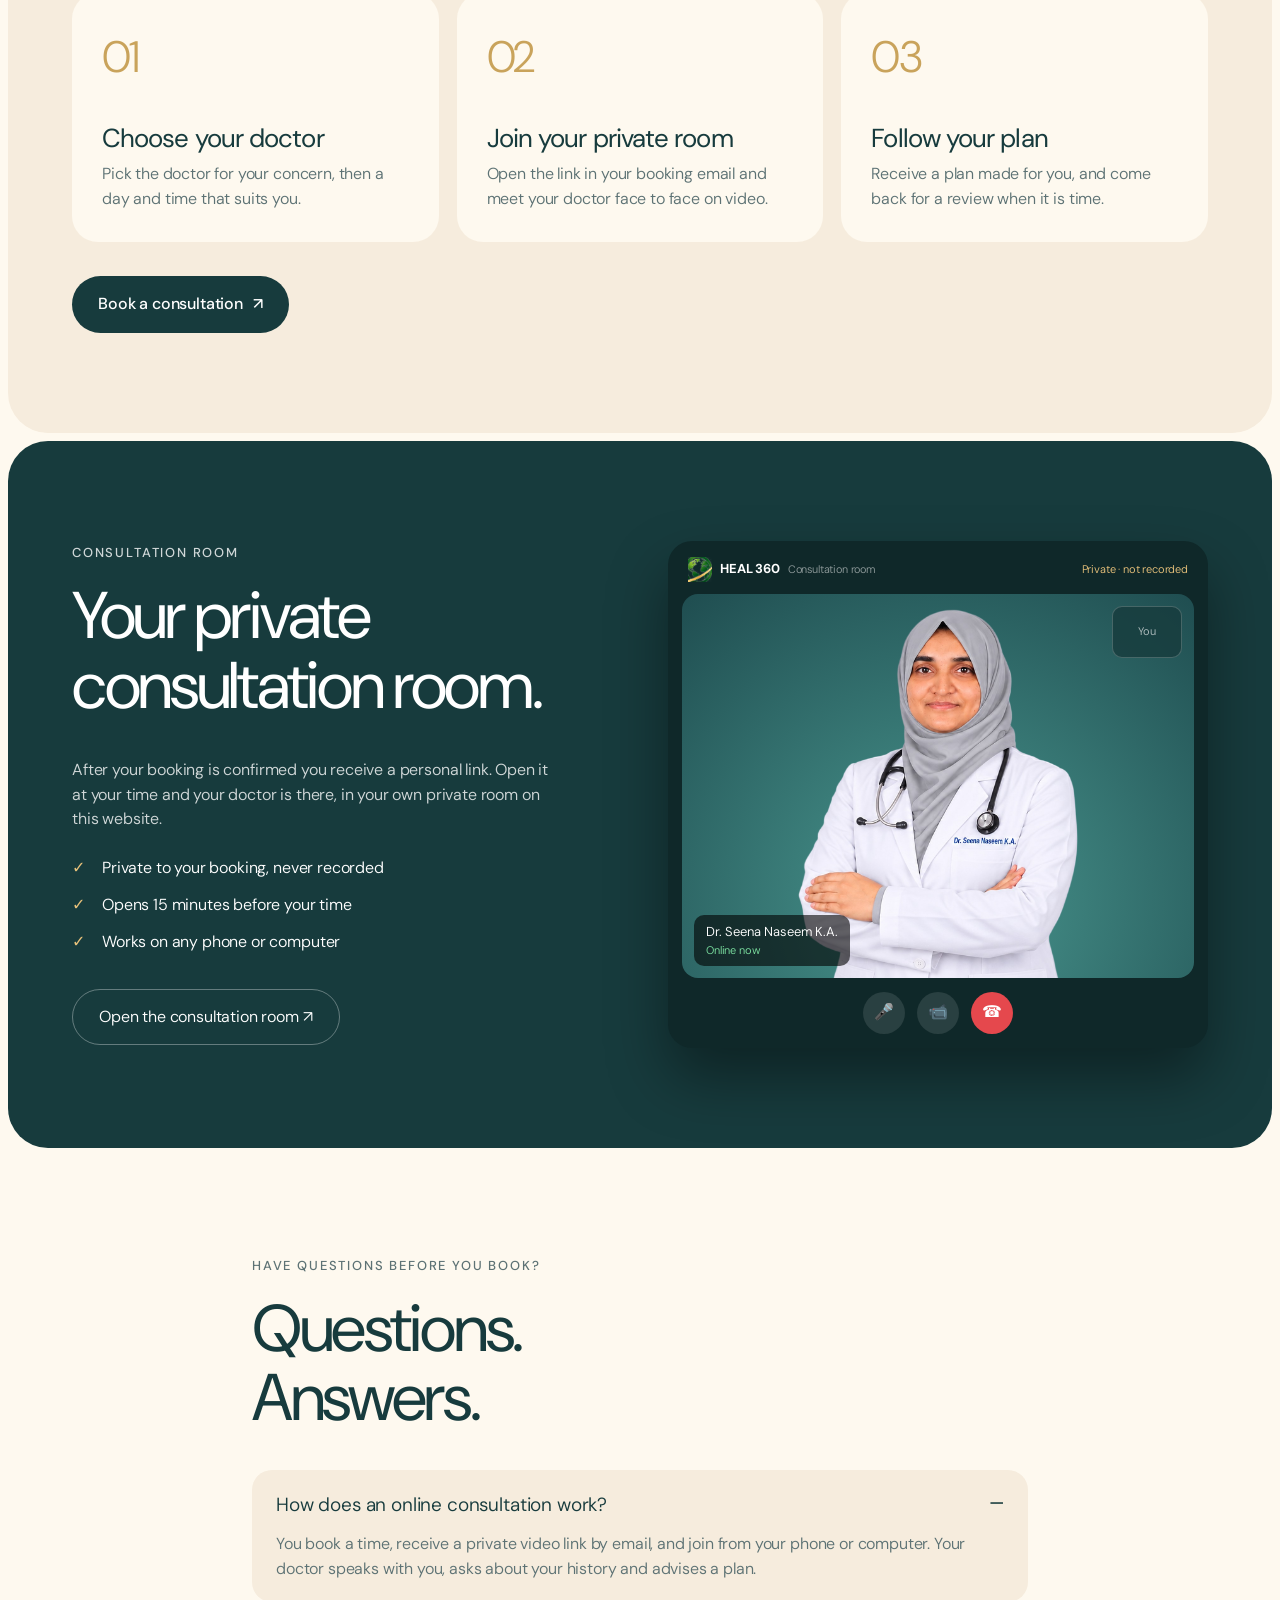
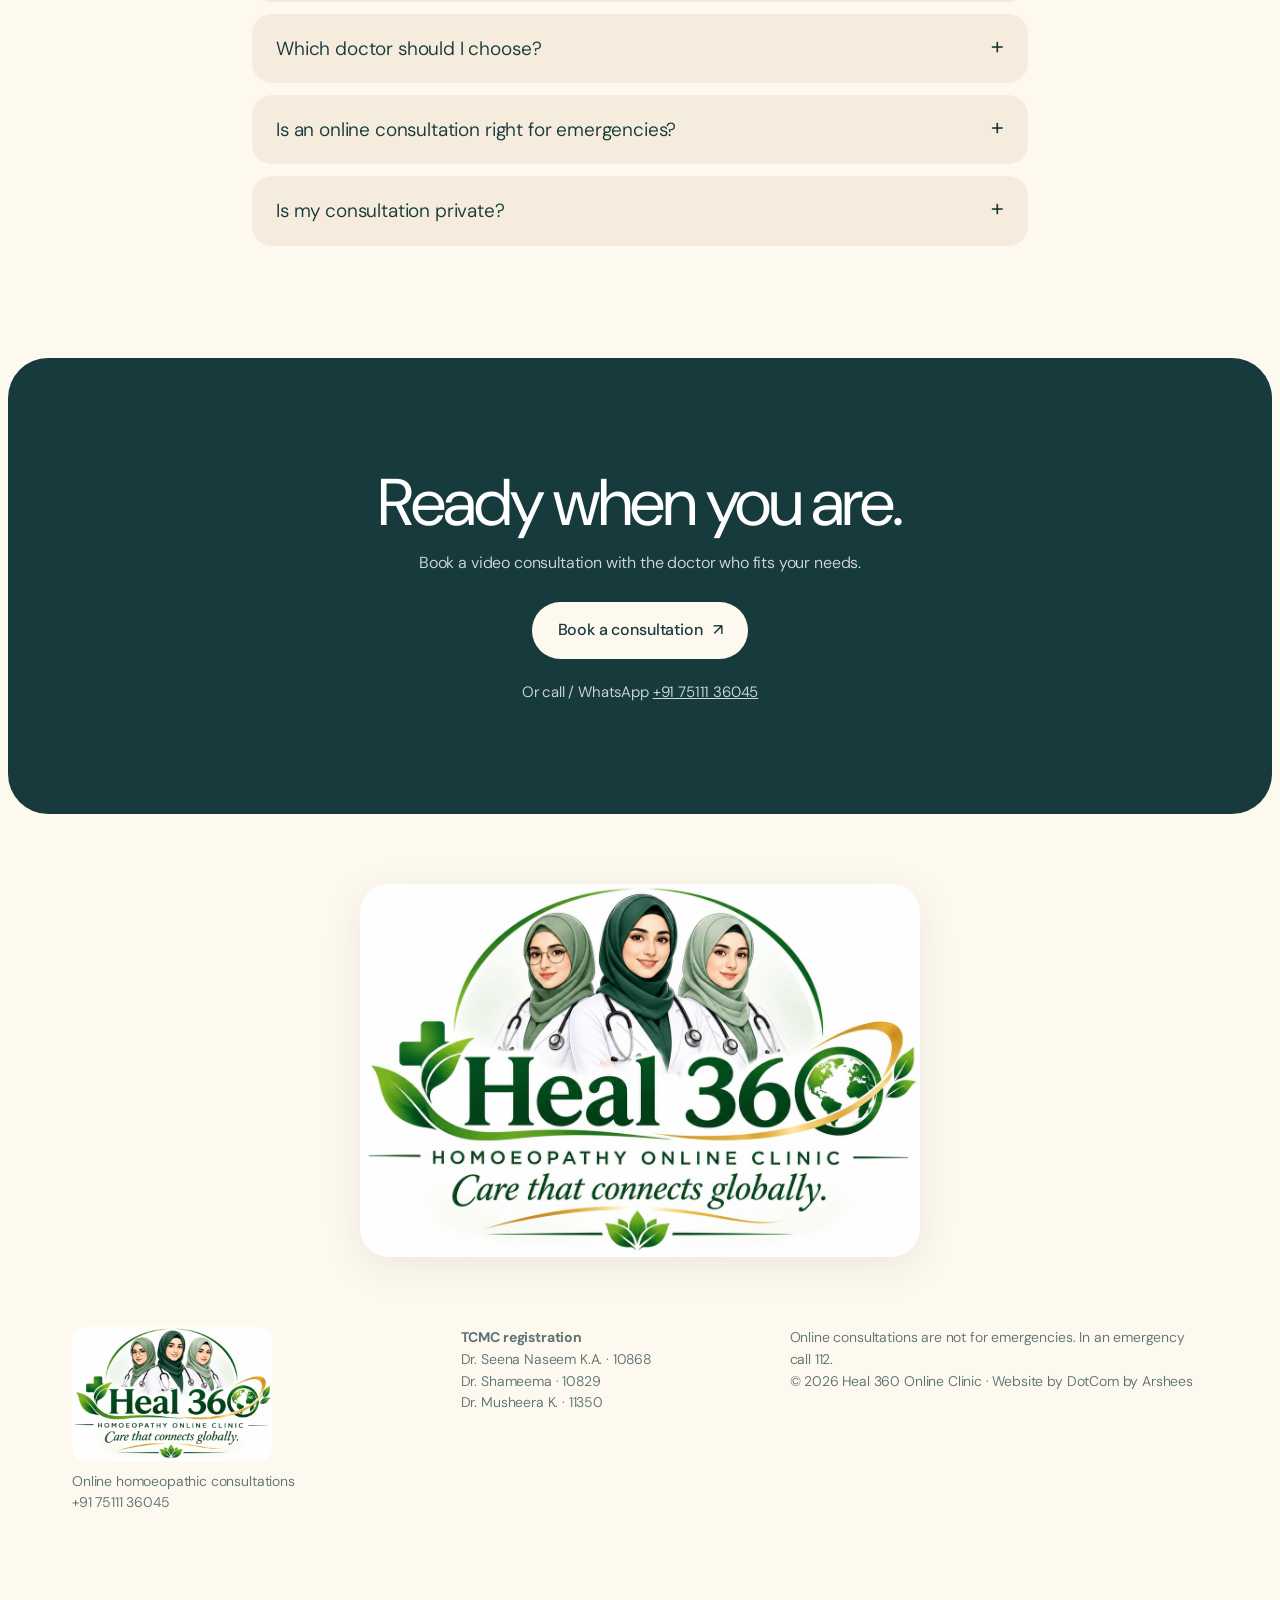
==== commit 8f629cd7: "Design 2: add real Heal 360 logo and caption (nav mark, brand band, footer) Co-Authored-By: Claude S" ====
--- a/design-2/index.html
+++ b/design-2/index.html
@@ -16,7 +16,7 @@
 <body>
 
 <header class="pill" id="top">
-  <a class="brand" href="#top"><img src="logo-real/mark-256.png" width="34" height="34" alt=""><span><b>Heal 360</b><small>Online Clinic</small></span></a>
+  <a class="brand" href="#top"><img src="logo-real/globe-mark.png" width="34" height="35" alt=""><span><b>Heal 360</b><small>Online Clinic</small></span></a>
   <nav id="nav">
     <a href="#doctors">Our doctors</a>
     <a href="#care">Care</a>
@@ -99,7 +99,7 @@
       <a class="ghost" href="room.html">Open the consultation room &#8599;</a>
     </div>
     <div class="room-demo reveal" aria-hidden="true">
-      <div class="rd-bar"><img src="logo-real/mark-256.png" alt="" width="24" height="24"><b>HEAL 360</b><small>Consultation room</small><span>Private &middot; not recorded</span></div>
+      <div class="rd-bar"><img src="logo-real/globe-mark.png" alt="" width="24" height="25"><b>HEAL 360</b><small>Consultation room</small><span>Private &middot; not recorded</span></div>
       <div class="rd-stage"><img id="rdimg" src="img/seena.png" alt=""><div class="rd-name" id="rdname">Dr. Seena Naseem K.A.<small>Online now</small></div><div class="rd-me"><em>You</em></div></div>
       <div class="rd-ctl"><i>&#127908;</i><i>&#128249;</i><i class="end">&#9742;</i></div>
     </div>
@@ -126,11 +126,14 @@
     <p class="call">Or call / WhatsApp <a href="tel:+917511136045">+91 75111 36045</a></p>
   </div>
 </section>
+<section class="brandband" aria-label="Heal 360">
+  <div class="wrap"><img src="logo-real/heal360-logo-full.jpg" alt="Heal 360 Homoeopathy Online Clinic. Care that connects globally." width="560" height="373" loading="lazy"></div>
+</section>
 </main>
 
 <footer>
   <div class="wrap foot">
-    <div><img src="logo-real/logo3d-white.svg" alt="Heal 360 Online Clinic" width="180"><p>Online homoeopathic consultations<br><a href="tel:+917511136045">+91 75111 36045</a></p></div>
+    <div><img class="flogo" src="logo-real/heal360-logo-full.jpg" alt="Heal 360 Homoeopathy Online Clinic. Care that connects globally." width="240" height="160" loading="lazy"><p>Online homoeopathic consultations<br><a href="tel:+917511136045">+91 75111 36045</a></p></div>
     <div class="regs"><b>TCMC registration</b><br>Dr. Seena Naseem K.A. · 10868<br>Dr. Shameema · 10829<br>Dr. Musheera K. · 11350</div>
     <div class="small">Online consultations are not for emergencies. In an emergency call 112.<br><a href="doctor.html" class="quiet" aria-label="Clinic login">©</a> 2026 Heal 360 Online Clinic · Website by DotCom by Arshees</div>
   </div>
--- a/design-2/style.css
+++ b/design-2/style.css
@@ -85,9 +85,10 @@
 .final{background:var(--teal);color:#fff;padding:110px 0;border-radius:40px;margin:0 8px}
 .final h2{margin-bottom:14px}.final p{color:#ffffffcc;margin-bottom:26px}.final .call{margin:22px 0 0;font-size:15px}.final .call a{text-decoration:underline}
 footer{padding:50px 0 90px;font-size:14px;color:var(--mut)}
-.foot{display:grid;grid-template-columns:1.2fr 1fr 1.4fr;gap:30px}.foot img{height:52px;width:auto;margin-bottom:10px;background:var(--teal);padding:8px 12px;border-radius:12px}
+.foot{display:grid;grid-template-columns:1.2fr 1fr 1.4fr;gap:30px}.foot .flogo{height:auto;width:200px;max-width:100%;margin-bottom:10px;border-radius:14px;background:#fff}
 .quiet{color:inherit}
 .wa{position:fixed;right:16px;bottom:16px;z-index:40;background:#25d366;color:#fff;padding:12px 18px;border-radius:99px;font-weight:500;box-shadow:0 8px 24px #0003}
+.brandband{padding:70px 0 20px;text-align:center}.brandband img{display:block;margin:0 auto;width:min(560px,86%);height:auto;border-radius:28px;background:#fff;box-shadow:0 10px 40px #0f2b2d14}
 /* reveal */
 .reveal{opacity:0;transform:translateY(34px);transition:opacity .8s,transform .8s}.reveal.in{opacity:1;transform:none}
 @media(prefers-reduced-motion:reduce){*{animation:none!important;transition:none!important}.reveal{opacity:1;transform:none}}
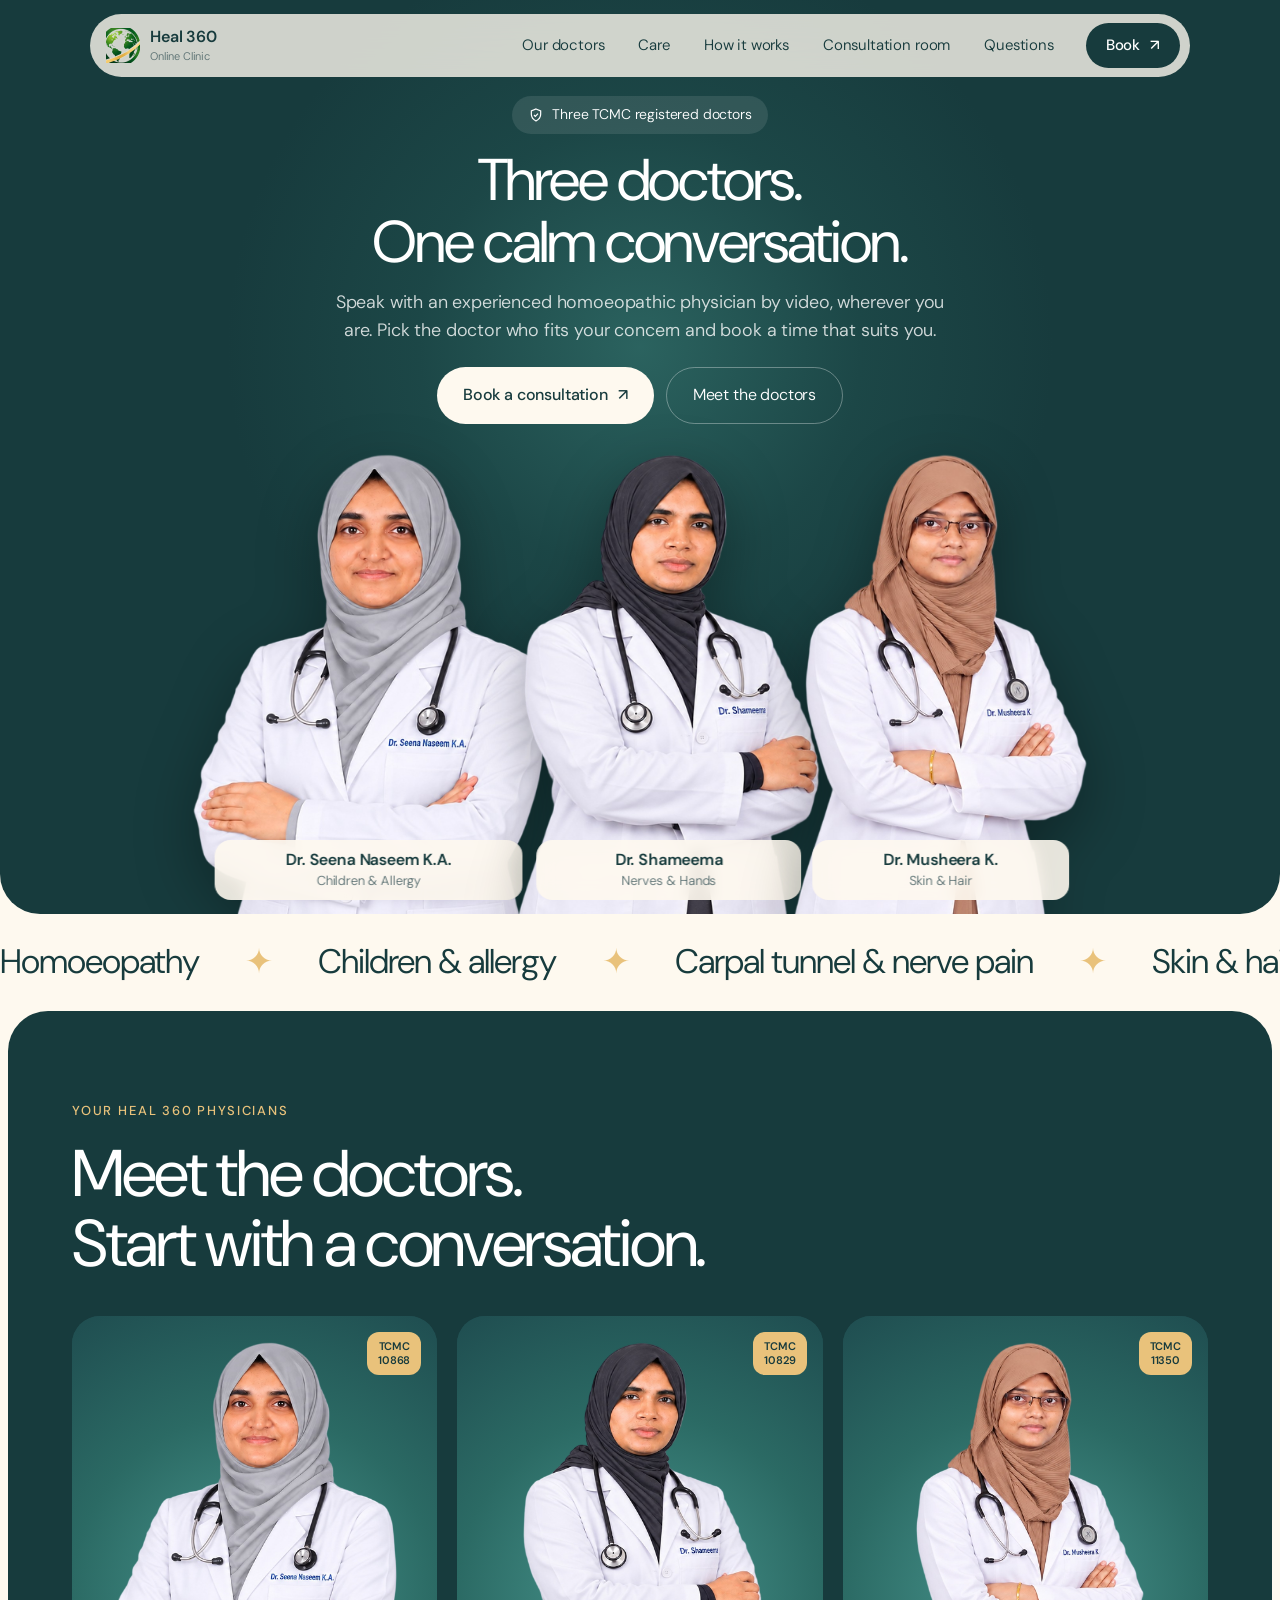
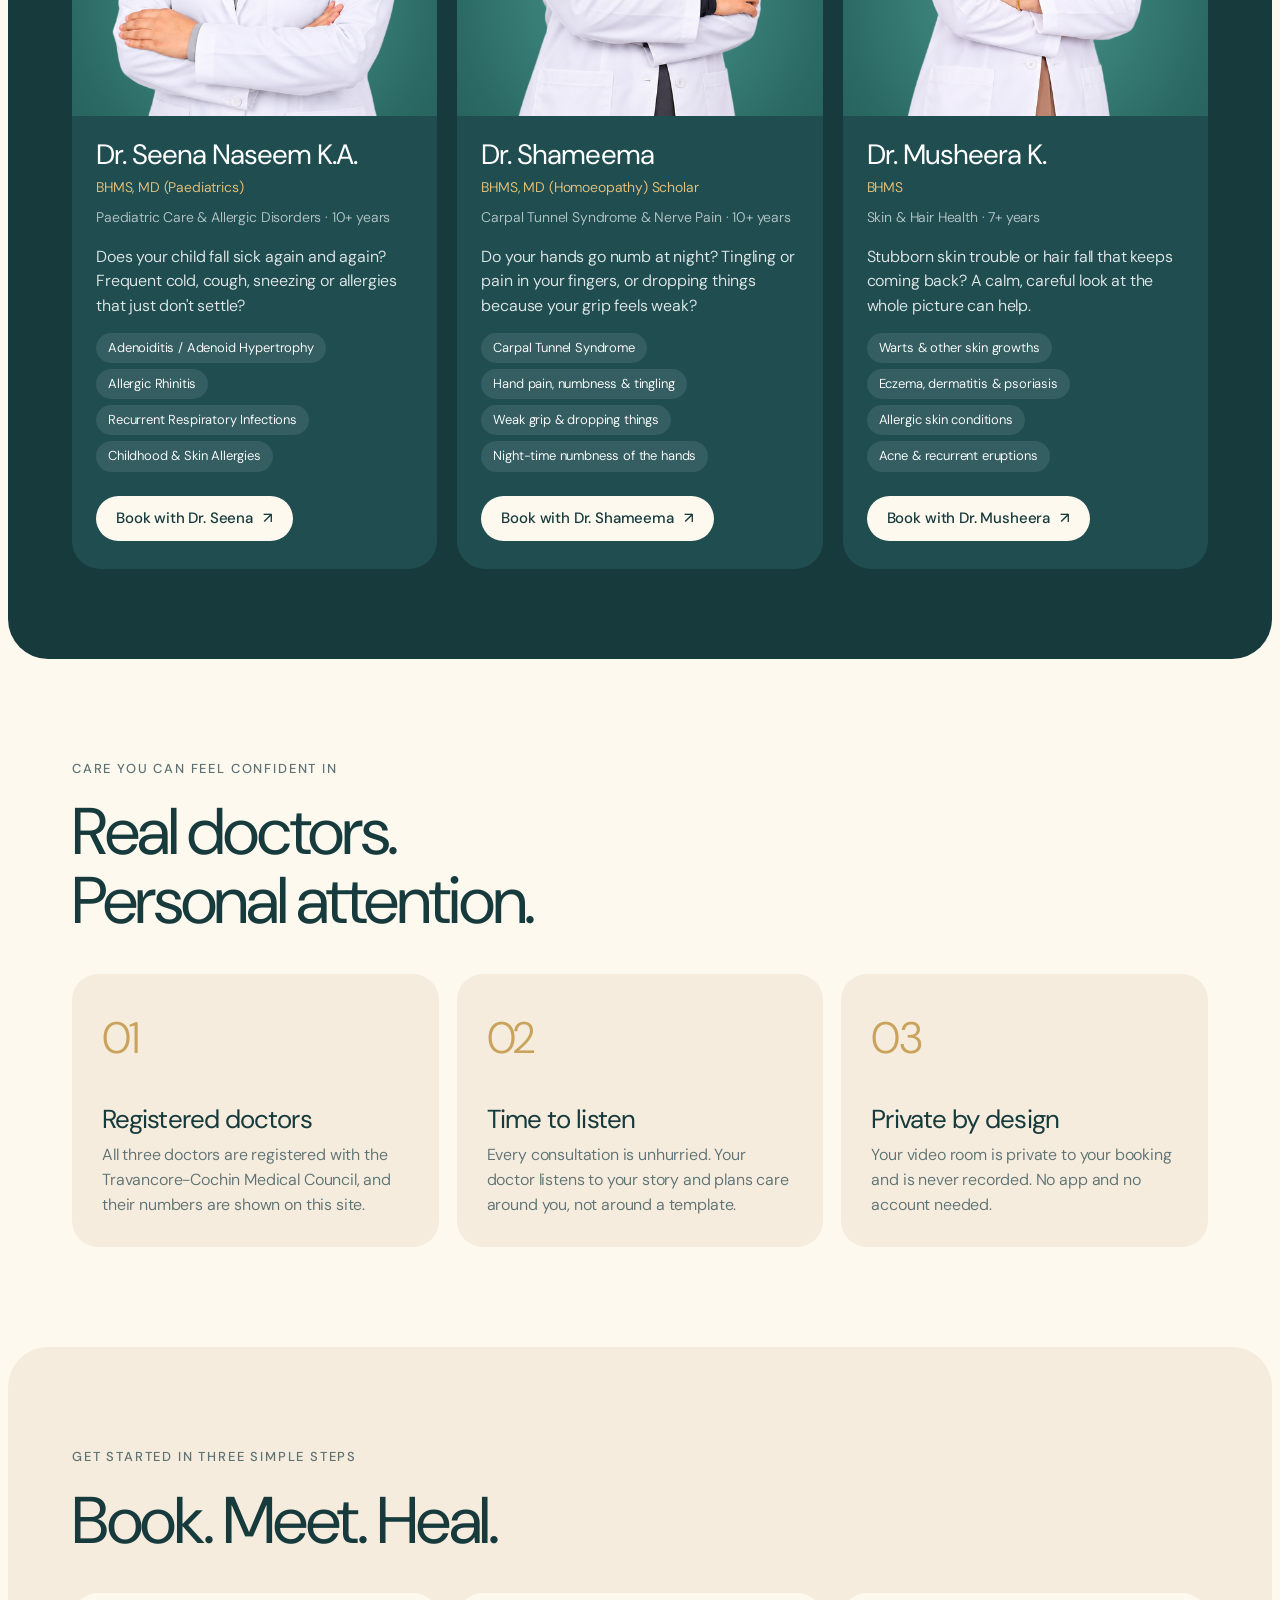
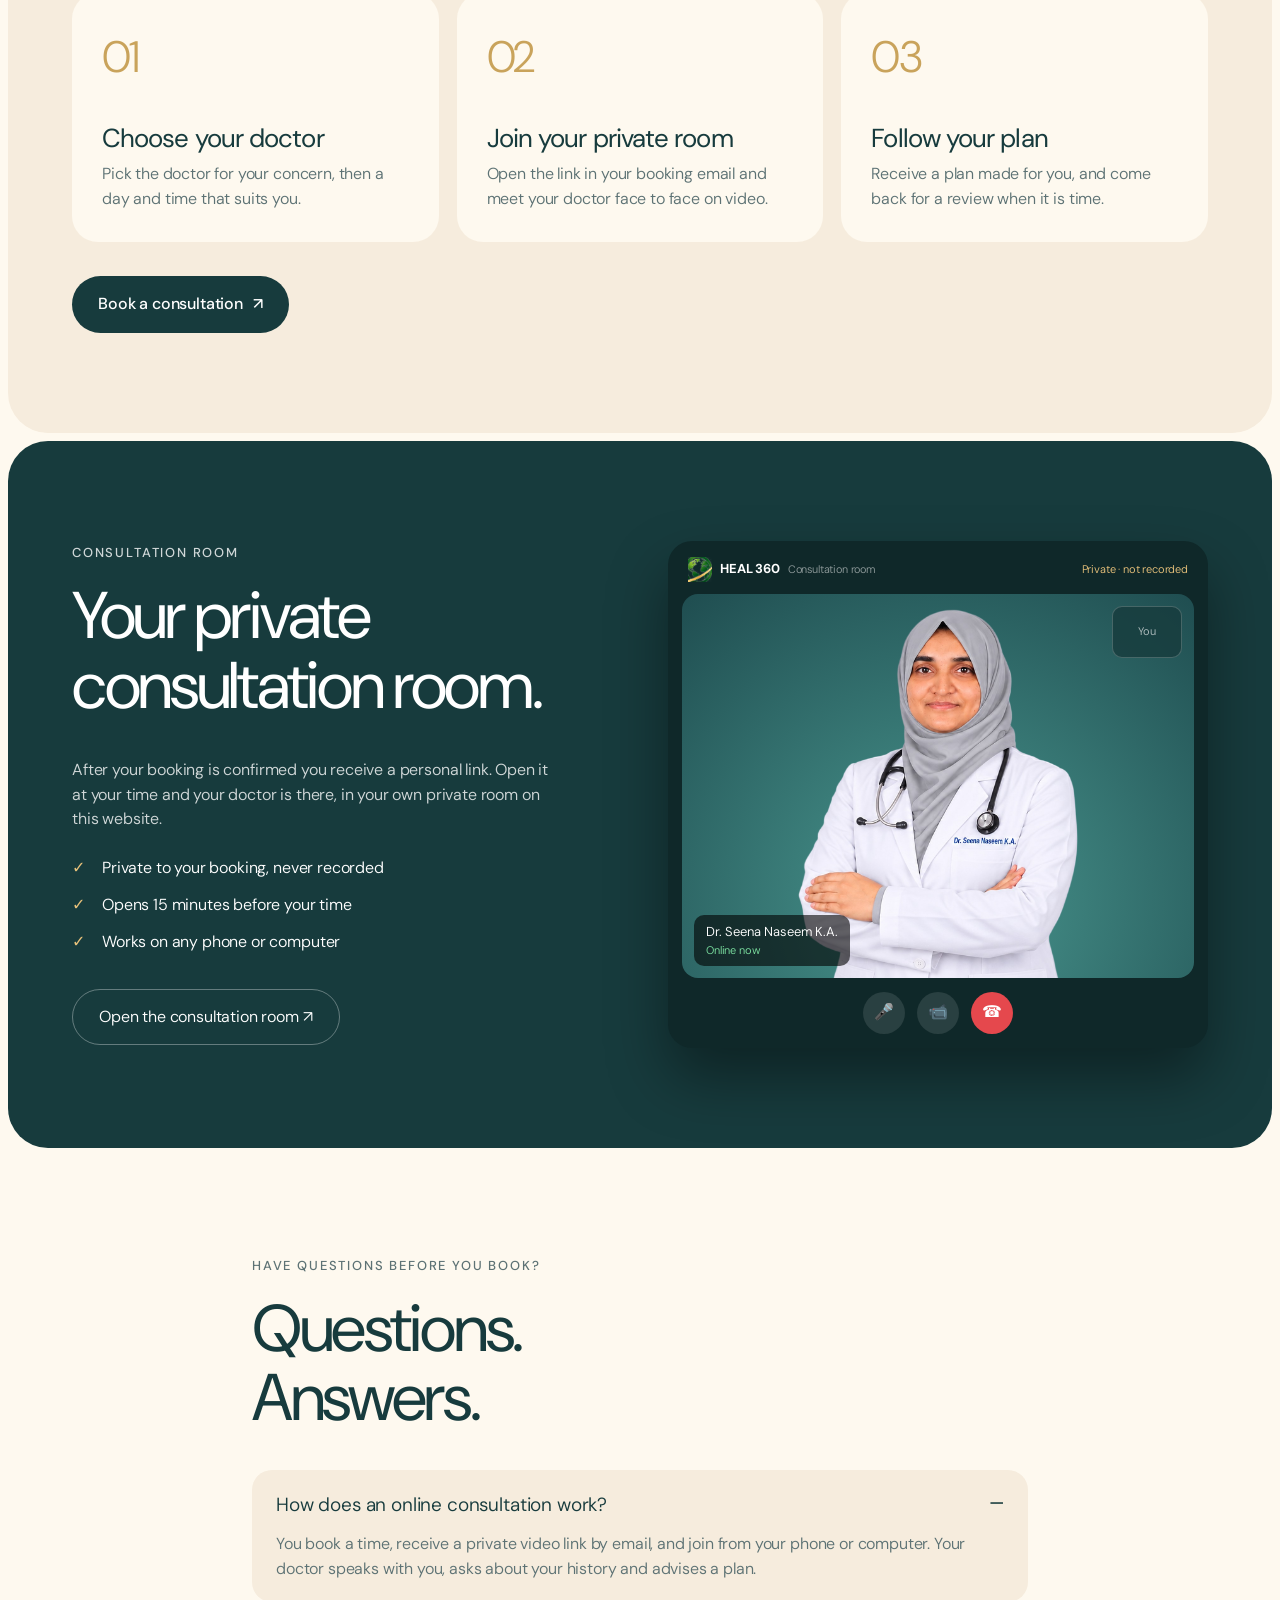
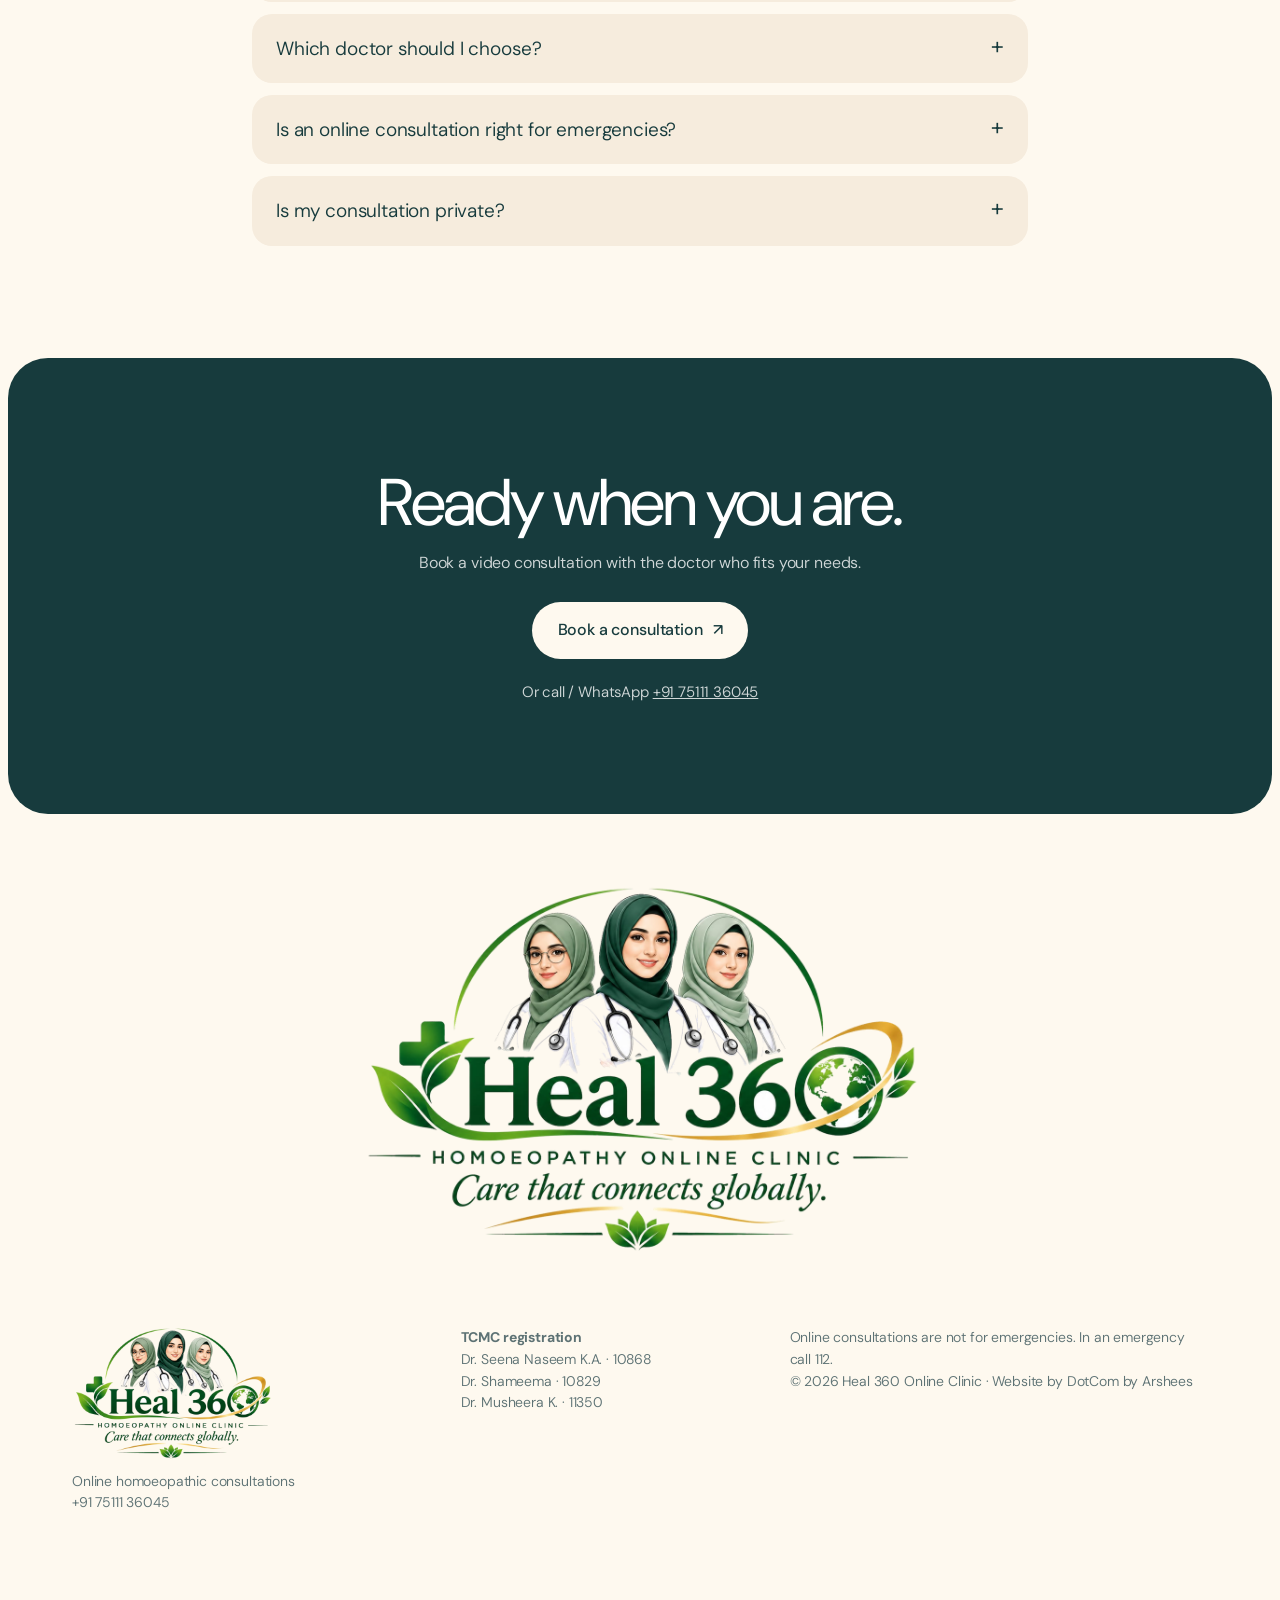
==== commit b55c2b41: "Design 2: transparent Heal 360 logo (clean on cream) Co-Authored-By: Claude Sonnet 5.5 <noreply@anth" ====
--- a/design-2/index.html
+++ b/design-2/index.html
@@ -127,13 +127,13 @@
   </div>
 </section>
 <section class="brandband" aria-label="Heal 360">
-  <div class="wrap"><img src="logo-real/heal360-logo-full.jpg" alt="Heal 360 Homoeopathy Online Clinic. Care that connects globally." width="560" height="373" loading="lazy"></div>
+  <div class="wrap"><img src="logo-real/heal360-logo-transparent.png" alt="Heal 360 Homoeopathy Online Clinic. Care that connects globally." width="560" height="373" loading="lazy"></div>
 </section>
 </main>
 
 <footer>
   <div class="wrap foot">
-    <div><img class="flogo" src="logo-real/heal360-logo-full.jpg" alt="Heal 360 Homoeopathy Online Clinic. Care that connects globally." width="240" height="160" loading="lazy"><p>Online homoeopathic consultations<br><a href="tel:+917511136045">+91 75111 36045</a></p></div>
+    <div><img class="flogo" src="logo-real/heal360-logo-transparent.png" alt="Heal 360 Homoeopathy Online Clinic. Care that connects globally." width="240" height="160" loading="lazy"><p>Online homoeopathic consultations<br><a href="tel:+917511136045">+91 75111 36045</a></p></div>
     <div class="regs"><b>TCMC registration</b><br>Dr. Seena Naseem K.A. · 10868<br>Dr. Shameema · 10829<br>Dr. Musheera K. · 11350</div>
     <div class="small">Online consultations are not for emergencies. In an emergency call 112.<br><a href="doctor.html" class="quiet" aria-label="Clinic login">©</a> 2026 Heal 360 Online Clinic · Website by DotCom by Arshees</div>
   </div>
--- a/design-2/style.css
+++ b/design-2/style.css
@@ -85,10 +85,10 @@
 .final{background:var(--teal);color:#fff;padding:110px 0;border-radius:40px;margin:0 8px}
 .final h2{margin-bottom:14px}.final p{color:#ffffffcc;margin-bottom:26px}.final .call{margin:22px 0 0;font-size:15px}.final .call a{text-decoration:underline}
 footer{padding:50px 0 90px;font-size:14px;color:var(--mut)}
-.foot{display:grid;grid-template-columns:1.2fr 1fr 1.4fr;gap:30px}.foot .flogo{height:auto;width:200px;max-width:100%;margin-bottom:10px;border-radius:14px;background:#fff}
+.foot{display:grid;grid-template-columns:1.2fr 1fr 1.4fr;gap:30px}.foot .flogo{height:auto;width:200px;max-width:100%;margin-bottom:10px;}
 .quiet{color:inherit}
 .wa{position:fixed;right:16px;bottom:16px;z-index:40;background:#25d366;color:#fff;padding:12px 18px;border-radius:99px;font-weight:500;box-shadow:0 8px 24px #0003}
-.brandband{padding:70px 0 20px;text-align:center}.brandband img{display:block;margin:0 auto;width:min(560px,86%);height:auto;border-radius:28px;background:#fff;box-shadow:0 10px 40px #0f2b2d14}
+.brandband{padding:70px 0 20px;text-align:center}.brandband img{display:block;margin:0 auto;width:min(560px,86%);height:auto;}
 /* reveal */
 .reveal{opacity:0;transform:translateY(34px);transition:opacity .8s,transform .8s}.reveal.in{opacity:1;transform:none}
 @media(prefers-reduced-motion:reduce){*{animation:none!important;transition:none!important}.reveal{opacity:1;transform:none}}
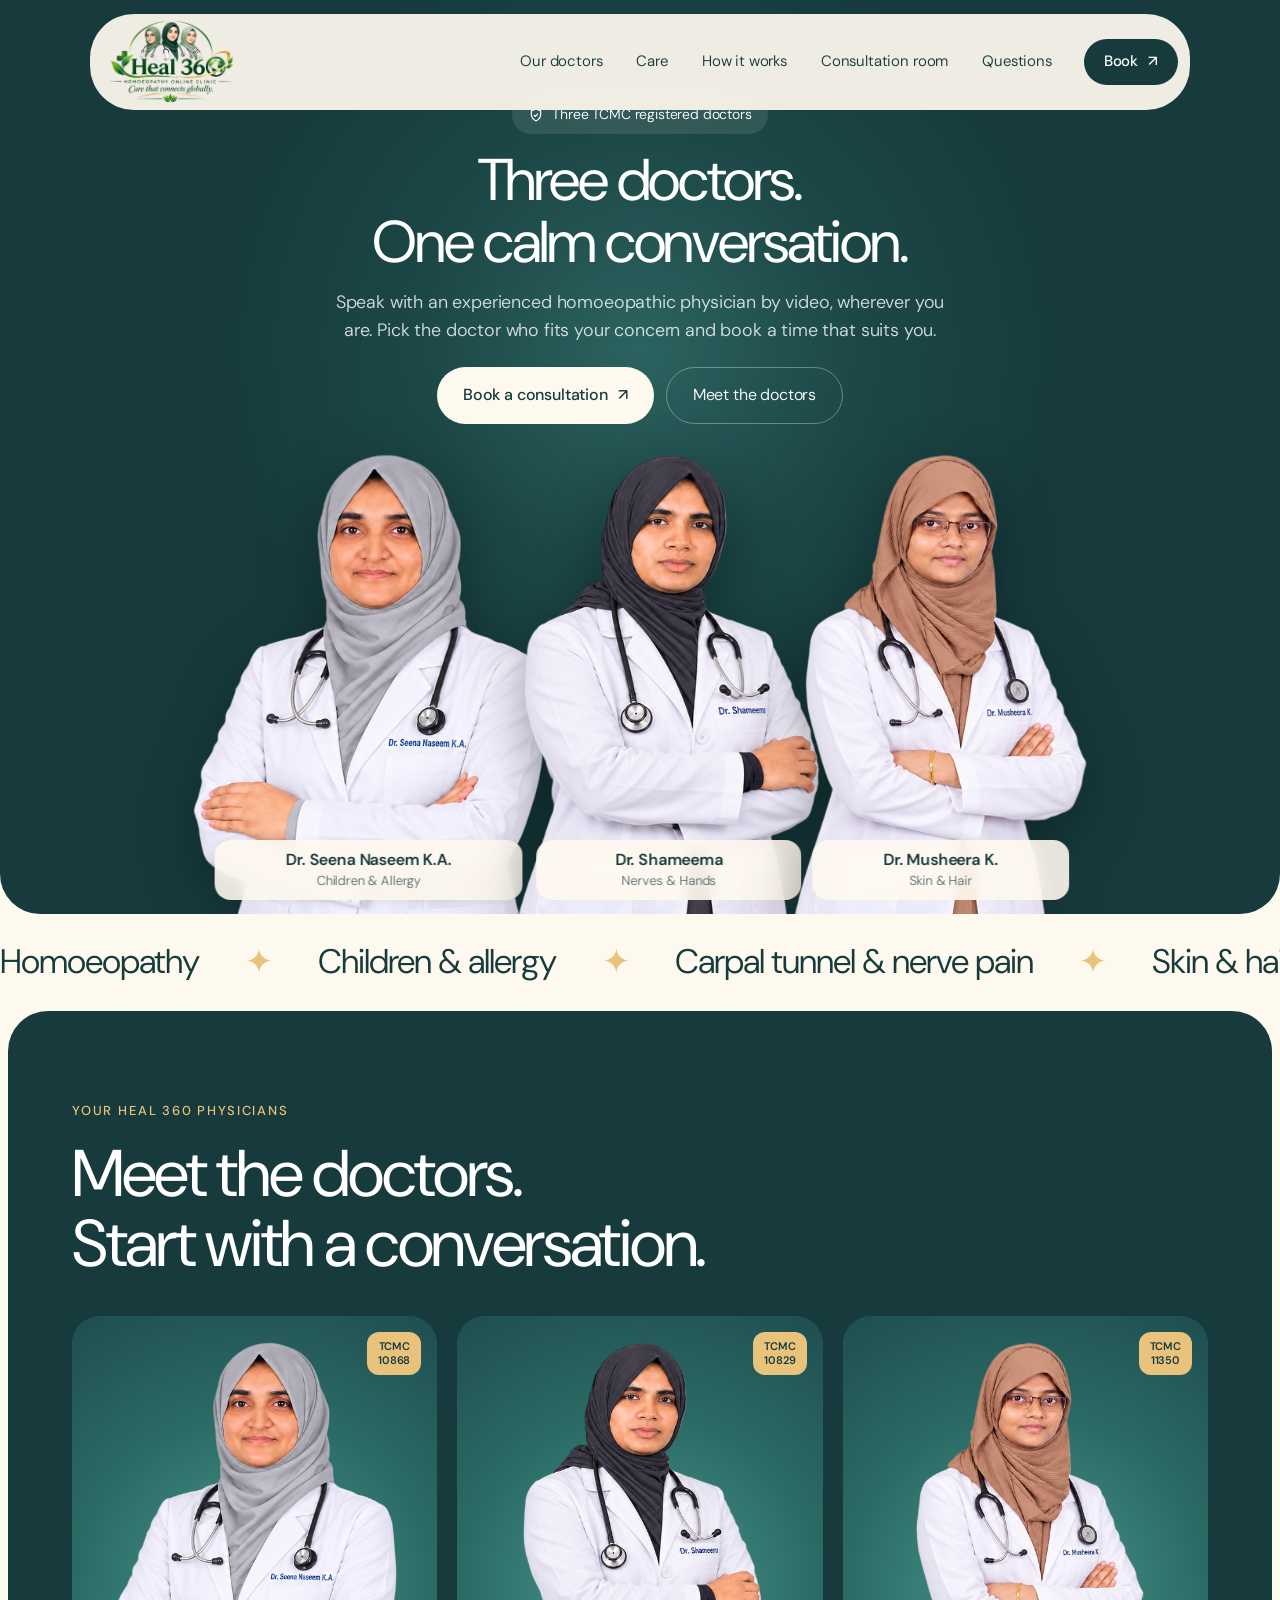
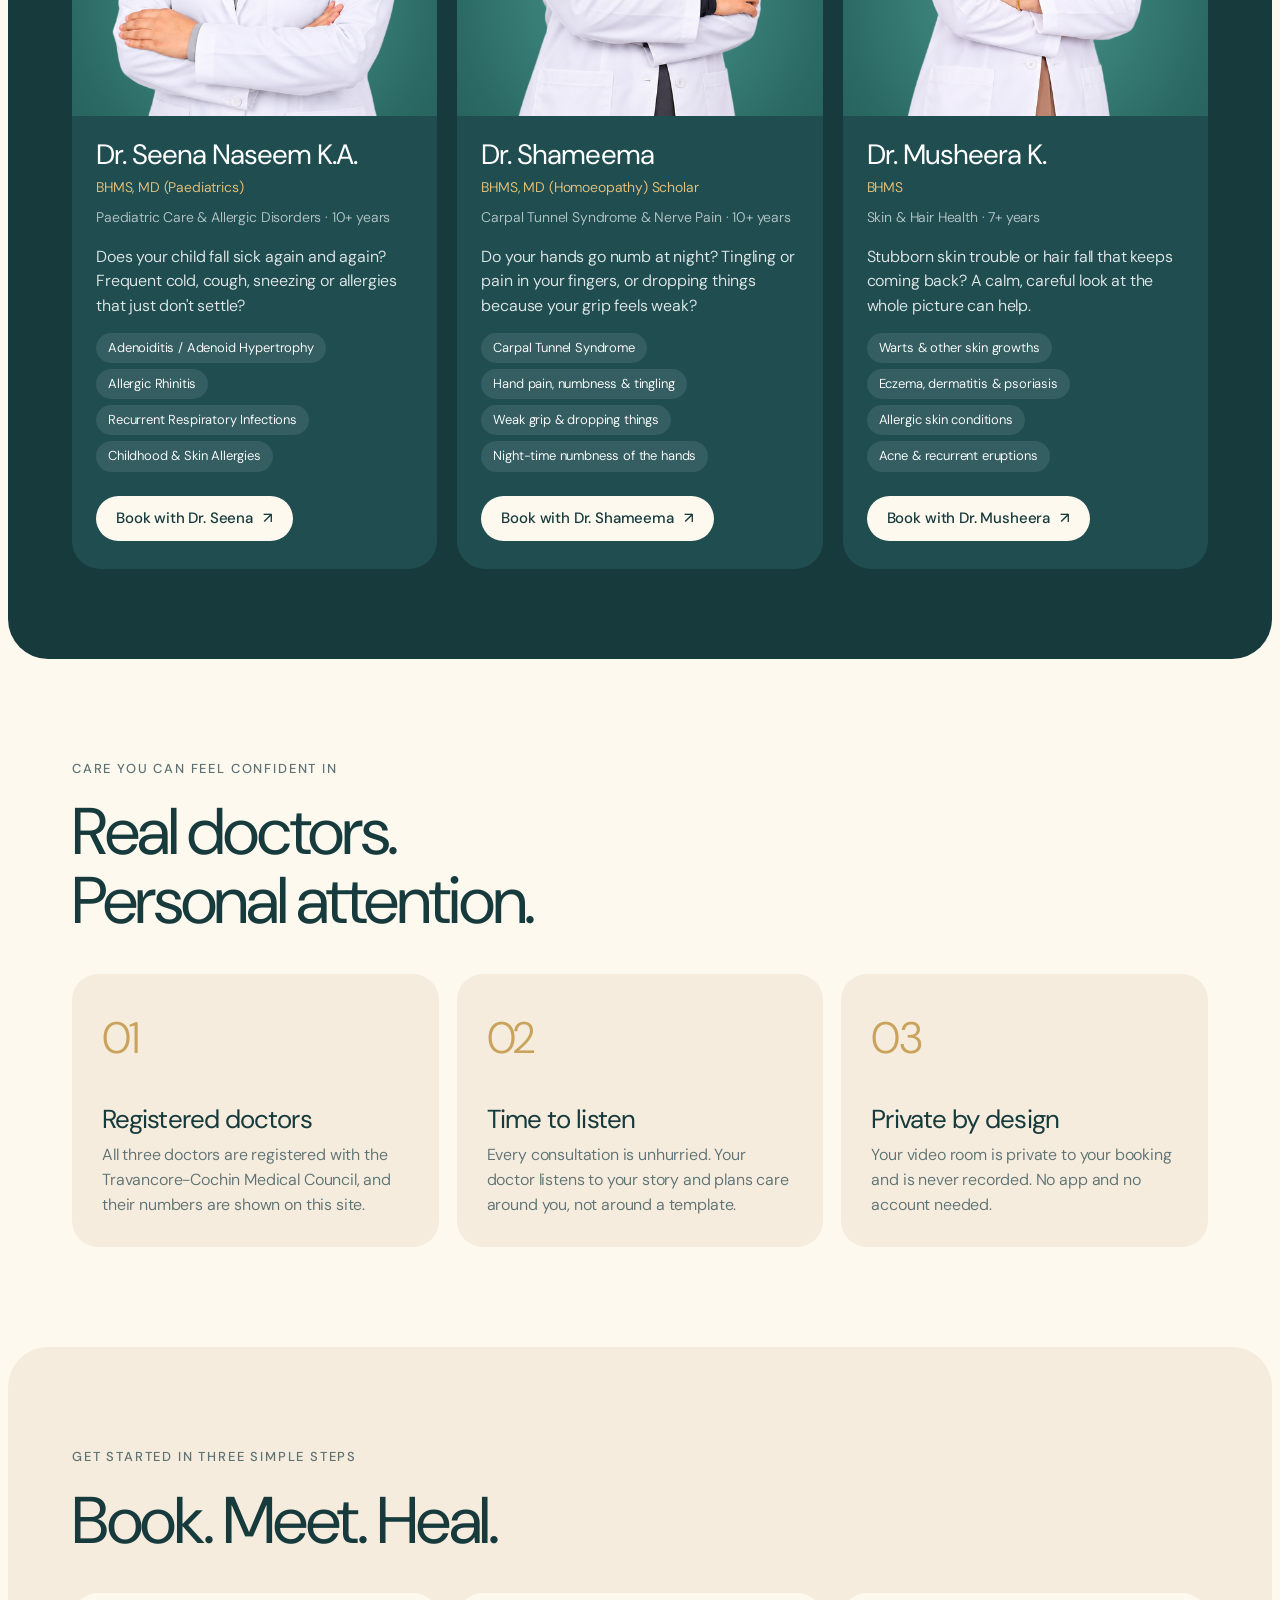
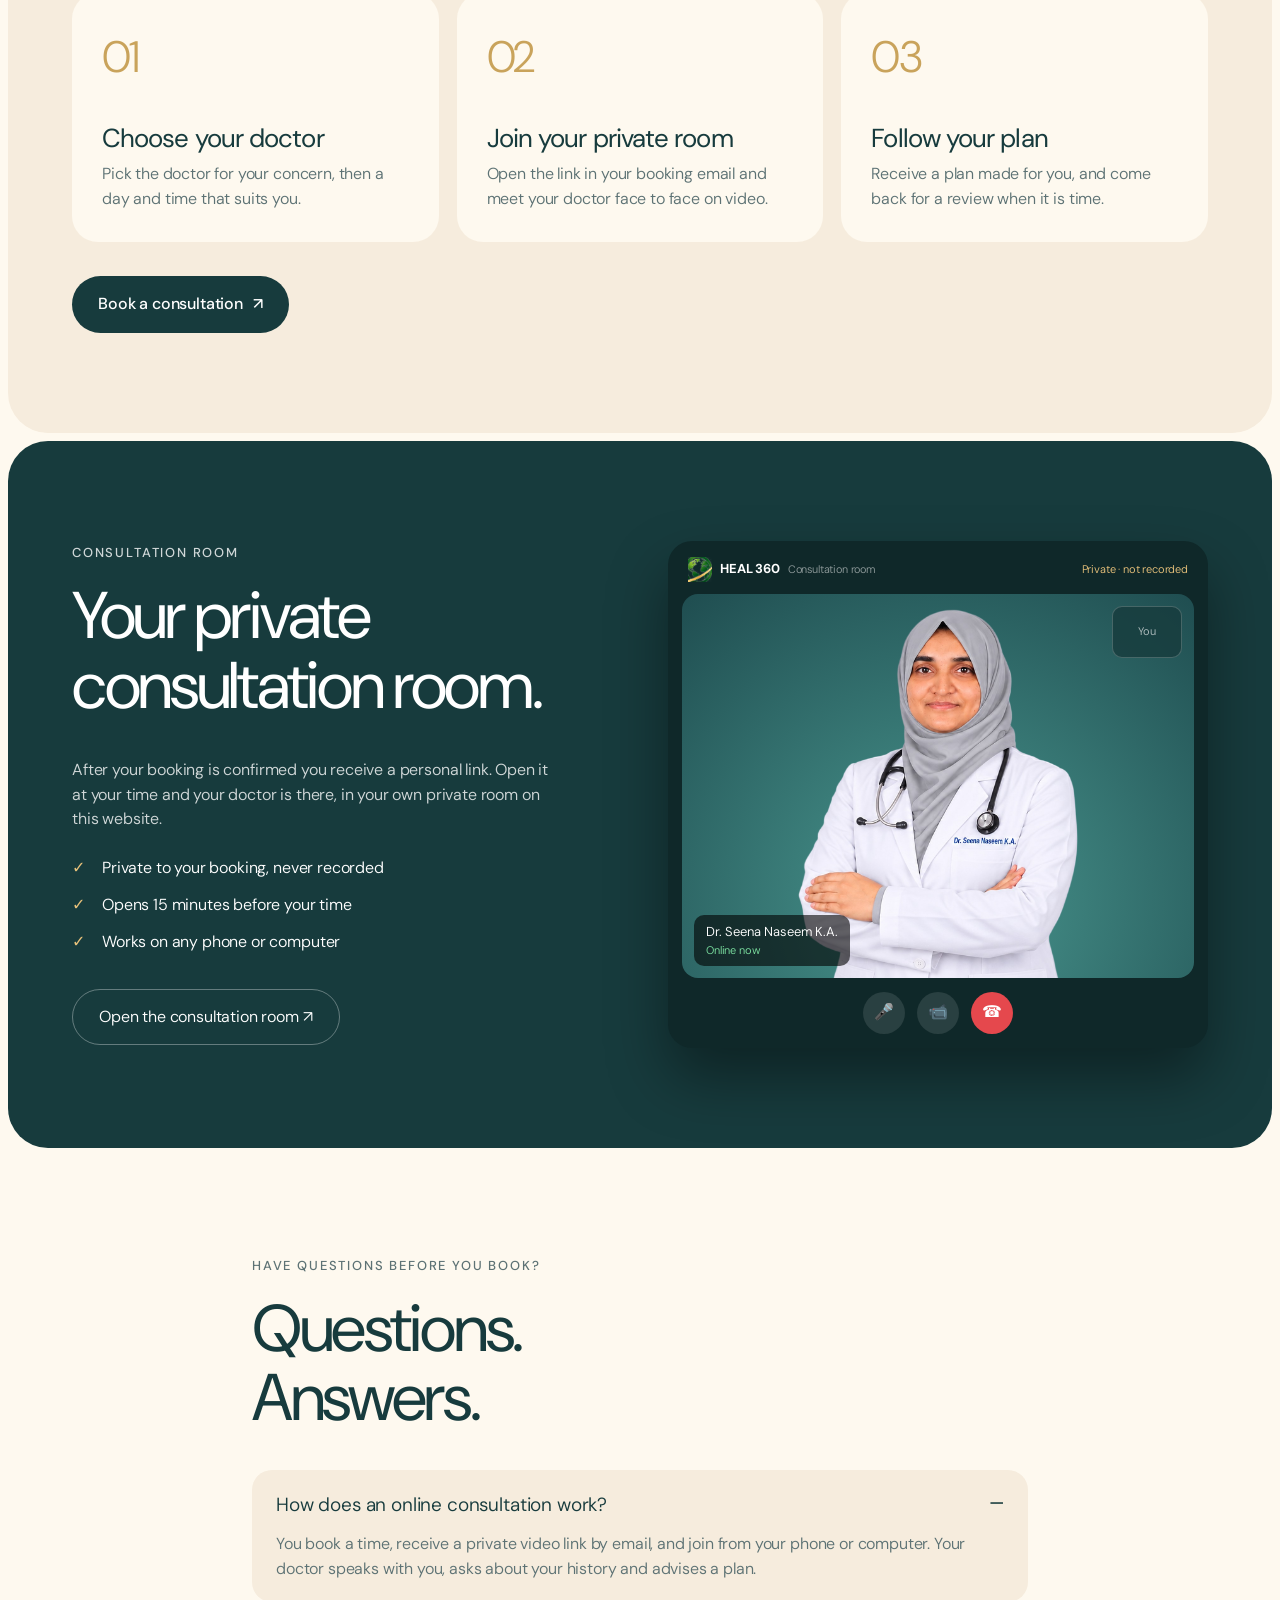
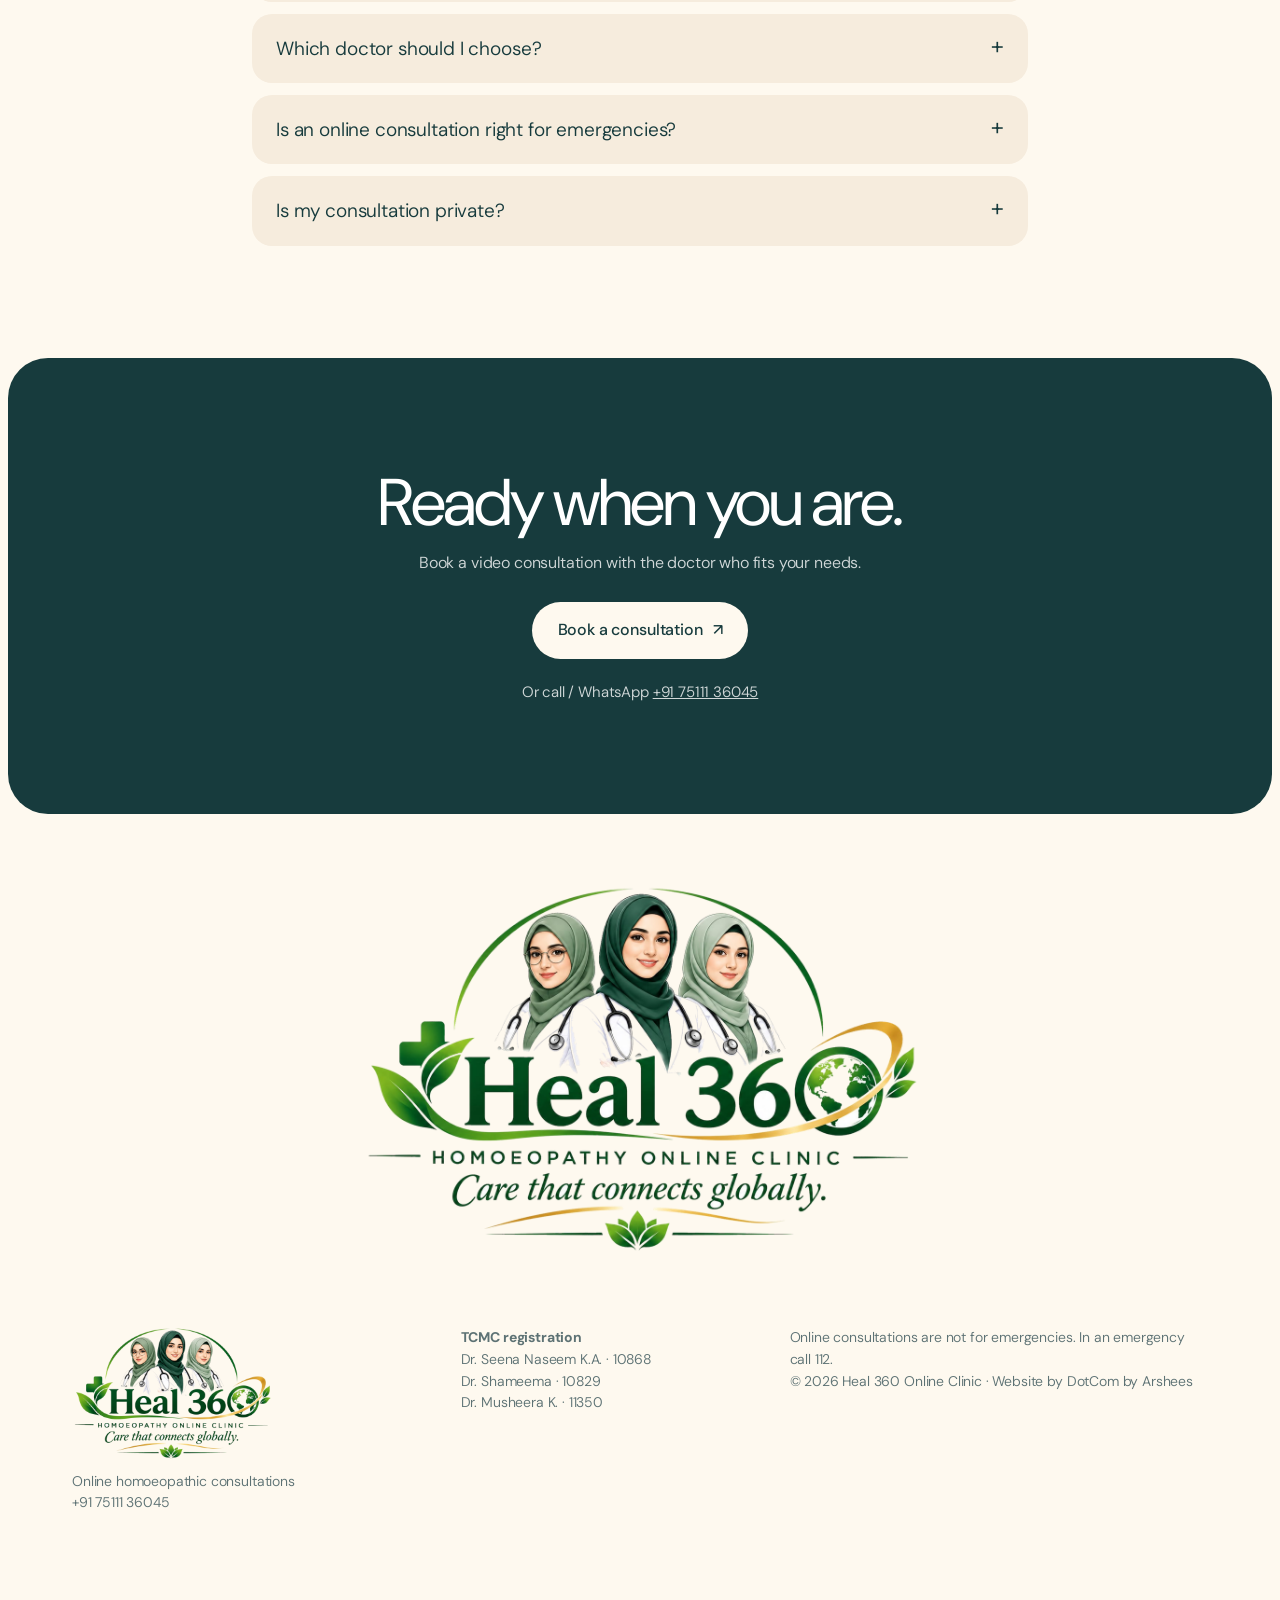
==== commit 05677e09: "Design 2: full logo in the top bar Co-Authored-By: Claude Sonnet 5.5 <noreply@anthropic.com> Claude-" ====
--- a/design-2/index.html
+++ b/design-2/index.html
@@ -16,7 +16,7 @@
 <body>
 
 <header class="pill" id="top">
-  <a class="brand" href="#top"><img src="logo-real/globe-mark.png" width="34" height="35" alt=""><span><b>Heal 360</b><small>Online Clinic</small></span></a>
+  <a class="brand" href="#top"><img class="navlogo" src="logo-real/heal360-logo-nav.png" width="520" height="347" alt="Heal 360 Homoeopathy Online Clinic. Care that connects globally."></a>
   <nav id="nav">
     <a href="#doctors">Our doctors</a>
     <a href="#care">Care</a>
--- a/design-2/style.css
+++ b/design-2/style.css
@@ -92,10 +92,12 @@
 /* reveal */
 .reveal{opacity:0;transform:translateY(34px);transition:opacity .8s,transform .8s}.reveal.in{opacity:1;transform:none}
 @media(prefers-reduced-motion:reduce){*{animation:none!important;transition:none!important}.reveal{opacity:1;transform:none}}
+/* nav logo */
+.pill{border-radius:44px;padding:6px 12px 6px 18px;background:#fef9efee}.hero{padding-top:30px}.navlogo{height:84px;width:auto;display:block}
 /* mobile */
 @media(max-width:860px){
  #nav{display:none;position:absolute;top:62px;left:0;right:0;flex-direction:column;background:var(--cream);border-radius:24px;padding:10px;box-shadow:0 14px 40px #0003}#nav.open{display:flex}
- .burger{display:block;margin-left:auto}.pill .go.sm{display:none}
+ .burger{display:block;margin-left:auto}.navlogo{height:64px}#nav{top:80px}.pill .go.sm{display:none}
  .dgrid,.cgrid,.srow,.room-in,.foot{grid-template-columns:1fr}
  .dpic img{width:62%}
  .hero{padding-top:104px}.trio{padding:20px 4px 0}
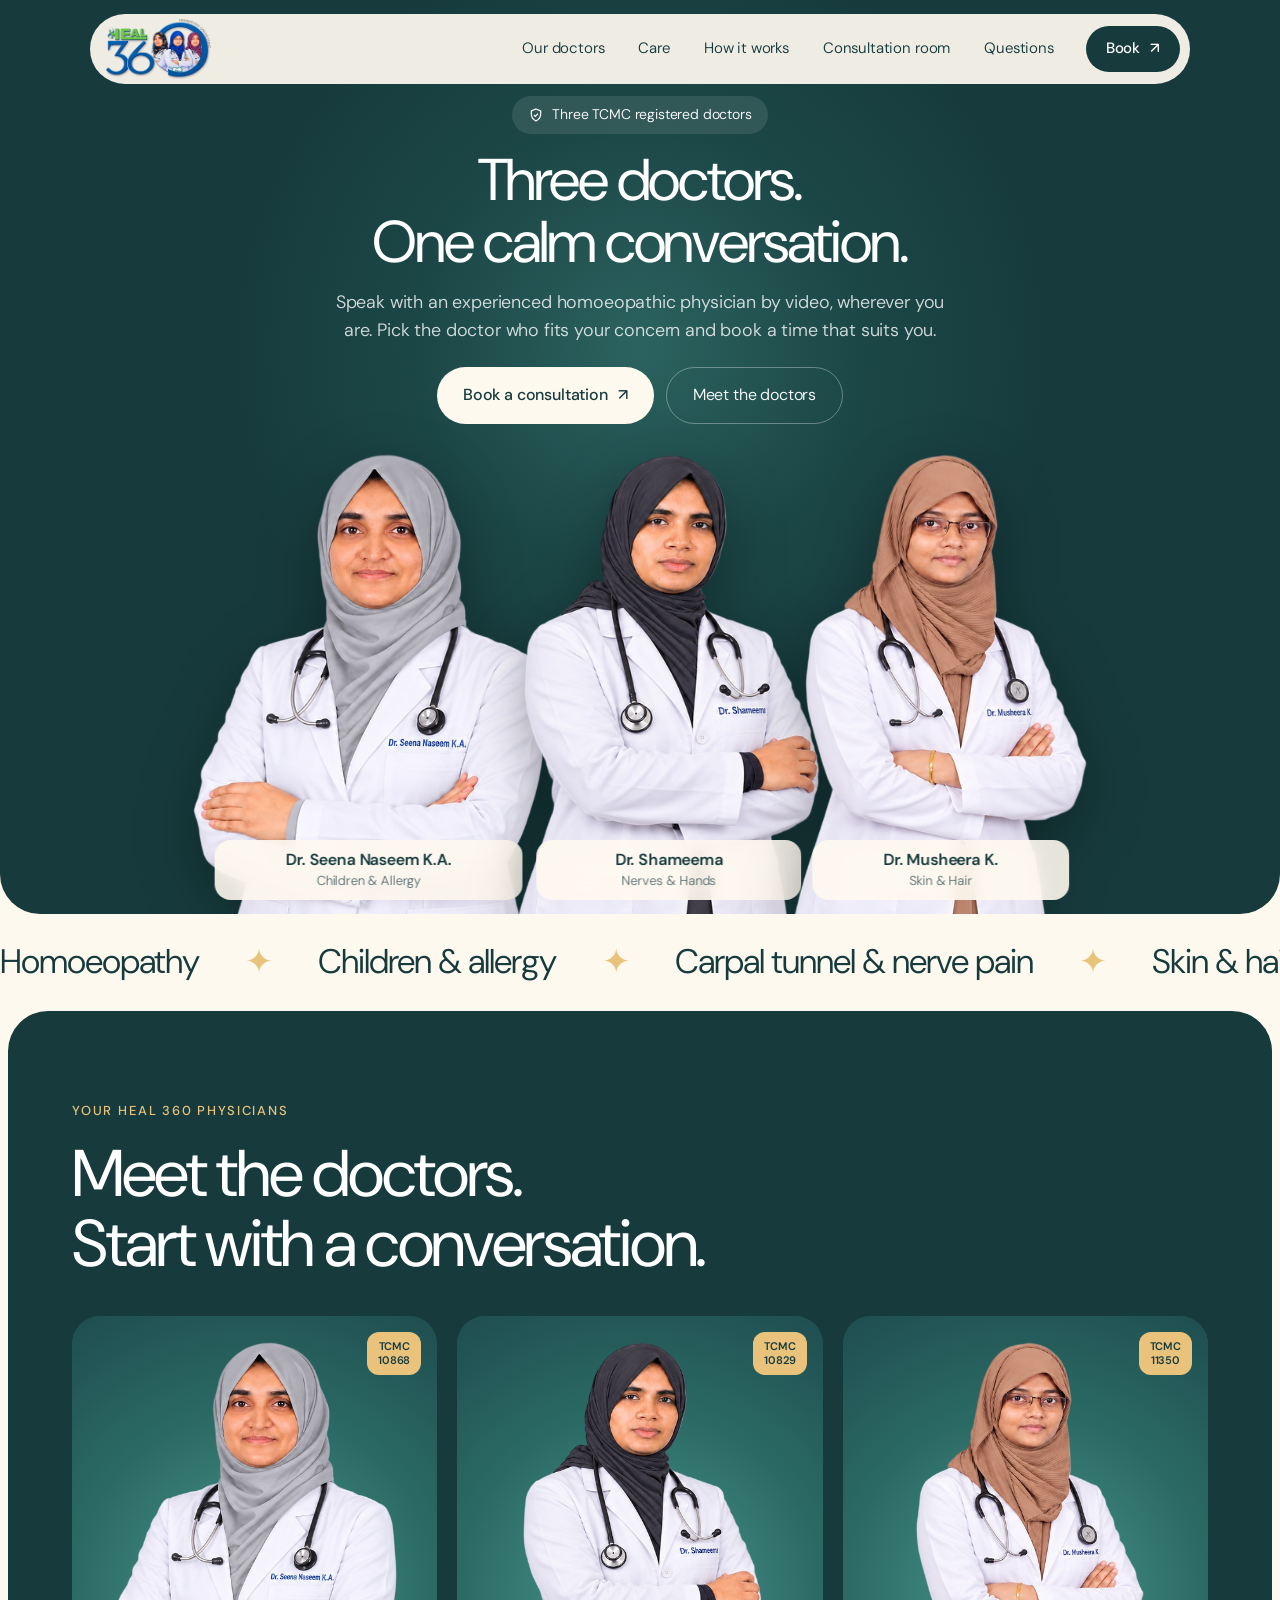
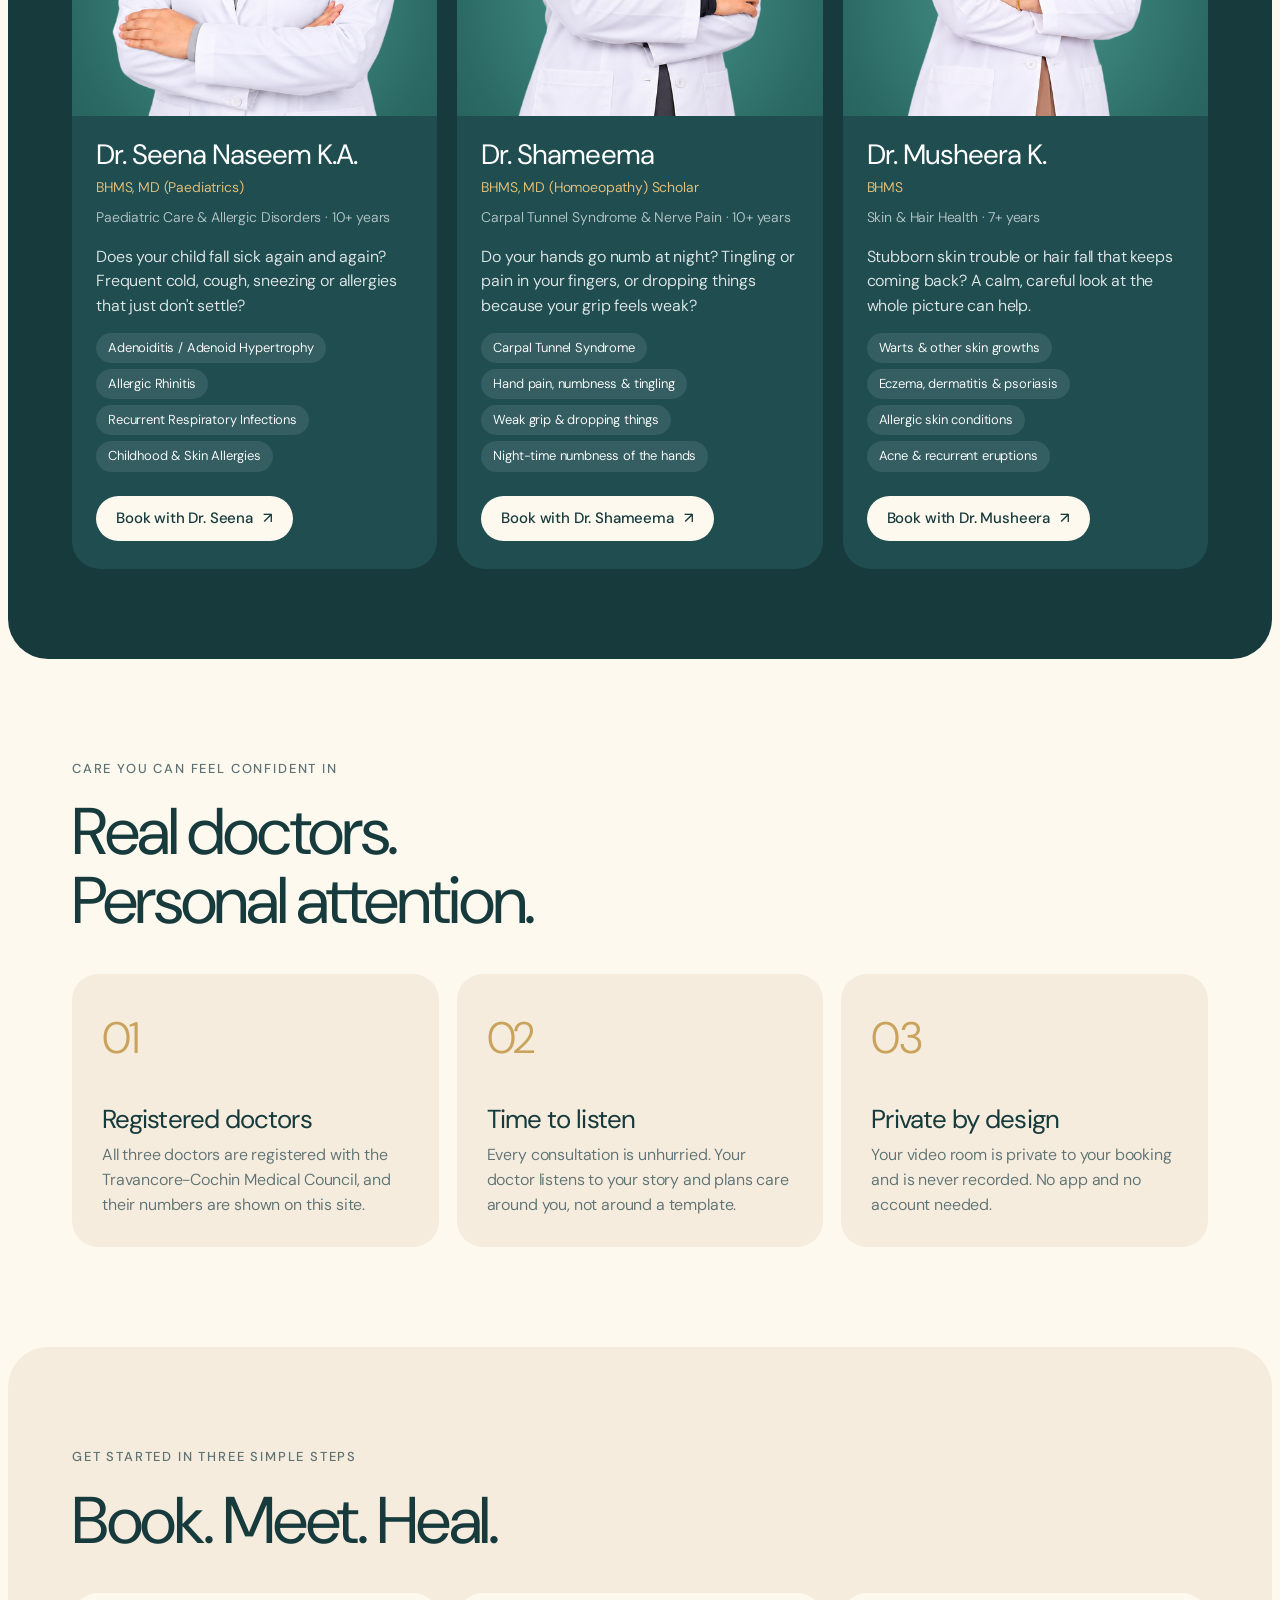
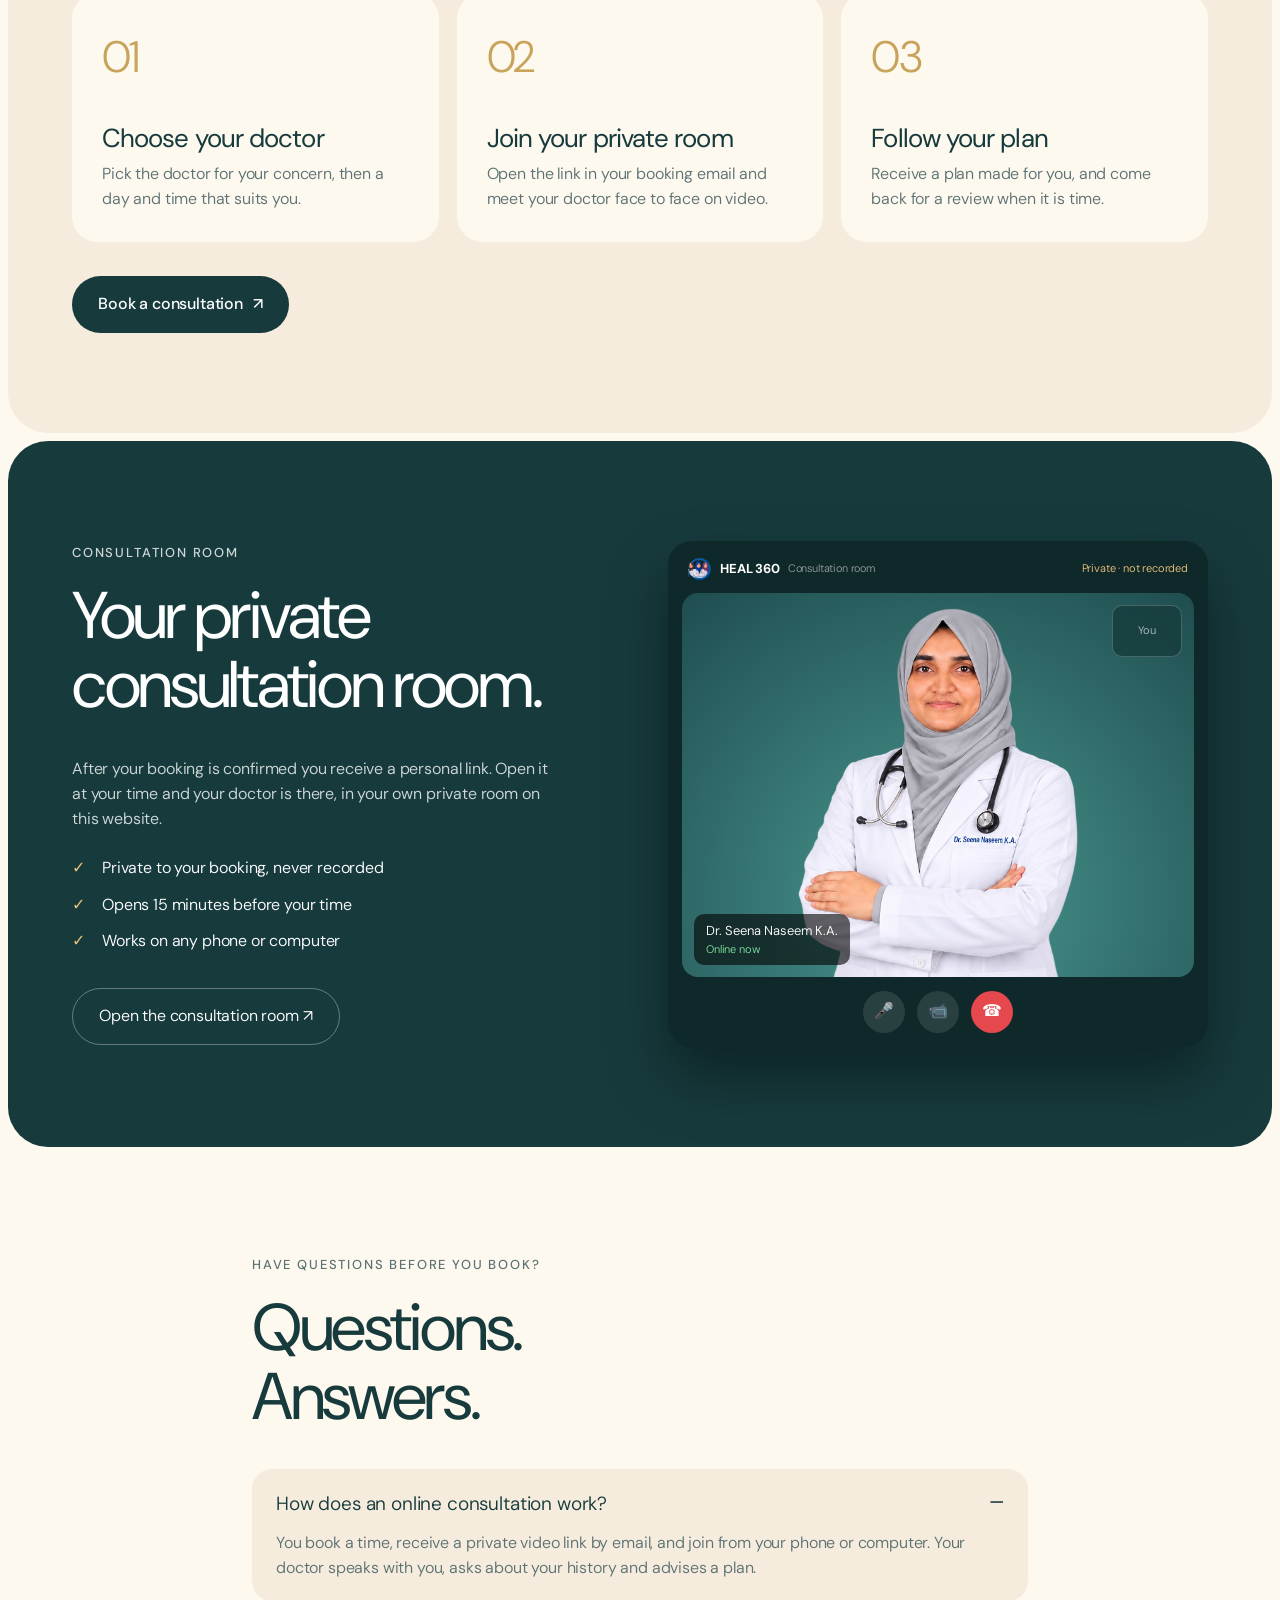
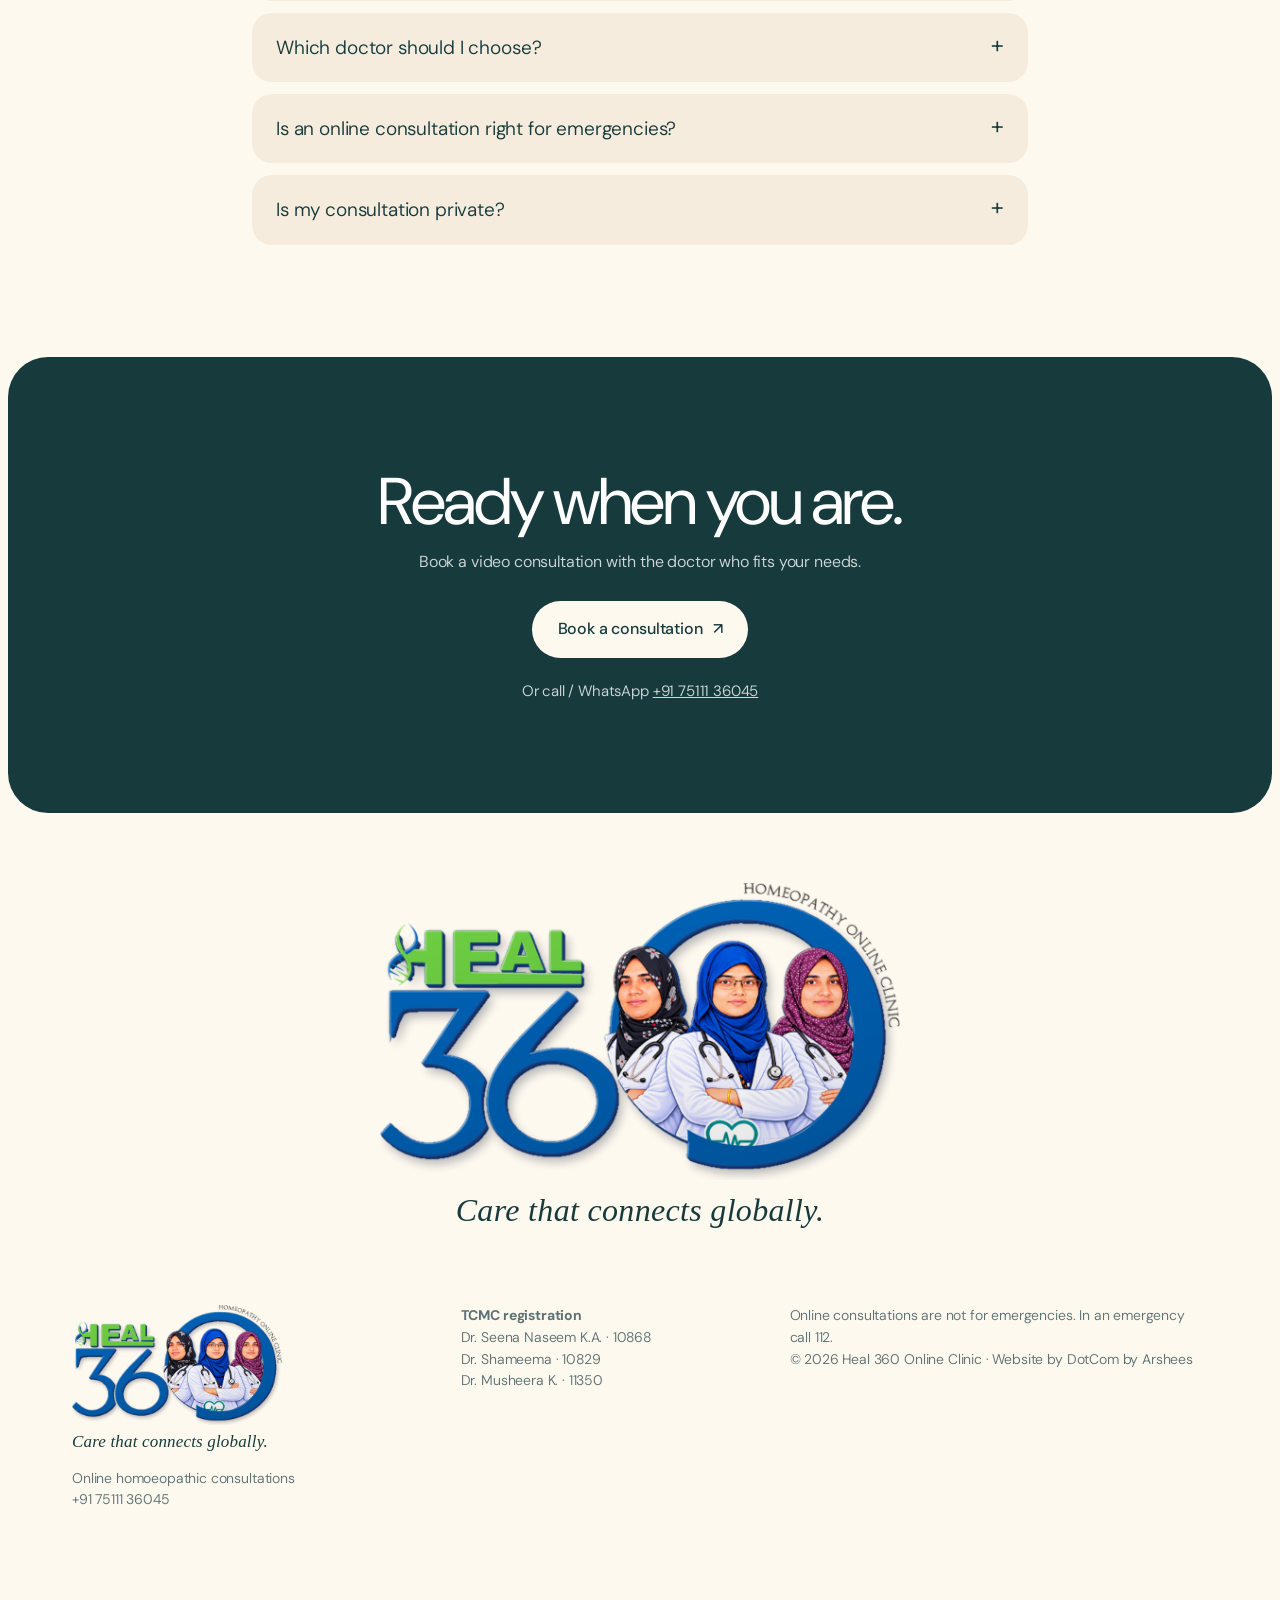
==== commit bfec2031: "Design 2: new Heal 360 logo with 3D look everywhere, slogan Care that connects globally Co-Authored-" ====
--- a/design-2/index.html
+++ b/design-2/index.html
@@ -16,7 +16,7 @@
 <body>
 
 <header class="pill" id="top">
-  <a class="brand" href="#top"><img class="navlogo" src="logo-real/heal360-logo-nav.png" width="520" height="347" alt="Heal 360 Homoeopathy Online Clinic. Care that connects globally."></a>
+  <a class="brand" href="#top"><img class="navlogo" src="logo-real/heal360-logo-nav.png" width="460" height="262" alt="Heal 360 Homoeopathy Online Clinic. Care that connects globally."></a>
   <nav id="nav">
     <a href="#doctors">Our doctors</a>
     <a href="#care">Care</a>
@@ -99,7 +99,7 @@
       <a class="ghost" href="room.html">Open the consultation room &#8599;</a>
     </div>
     <div class="room-demo reveal" aria-hidden="true">
-      <div class="rd-bar"><img src="logo-real/globe-mark.png" alt="" width="24" height="25"><b>HEAL 360</b><small>Consultation room</small><span>Private &middot; not recorded</span></div>
+      <div class="rd-bar"><img src="logo-real/globe-mark.png" alt="" width="24" height="24"><b>HEAL 360</b><small>Consultation room</small><span>Private &middot; not recorded</span></div>
       <div class="rd-stage"><img id="rdimg" src="img/seena.png" alt=""><div class="rd-name" id="rdname">Dr. Seena Naseem K.A.<small>Online now</small></div><div class="rd-me"><em>You</em></div></div>
       <div class="rd-ctl"><i>&#127908;</i><i>&#128249;</i><i class="end">&#9742;</i></div>
     </div>
@@ -127,13 +127,13 @@
   </div>
 </section>
 <section class="brandband" aria-label="Heal 360">
-  <div class="wrap"><img src="logo-real/heal360-logo-transparent.png" alt="Heal 360 Homoeopathy Online Clinic. Care that connects globally." width="560" height="373" loading="lazy"></div>
+  <div class="wrap"><img src="logo-real/heal360-logo-transparent.png" alt="Heal 360 Homoeopathy Online Clinic" width="1100" height="628" loading="lazy"><p class="slogan">Care that connects globally.</p></div>
 </section>
 </main>
 
 <footer>
   <div class="wrap foot">
-    <div><img class="flogo" src="logo-real/heal360-logo-transparent.png" alt="Heal 360 Homoeopathy Online Clinic. Care that connects globally." width="240" height="160" loading="lazy"><p>Online homoeopathic consultations<br><a href="tel:+917511136045">+91 75111 36045</a></p></div>
+    <div><img class="flogo" src="logo-real/heal360-logo-transparent.png" alt="Heal 360 Homoeopathy Online Clinic" width="1100" height="628" loading="lazy"><span class="slogan sm">Care that connects globally.</span><p>Online homoeopathic consultations<br><a href="tel:+917511136045">+91 75111 36045</a></p></div>
     <div class="regs"><b>TCMC registration</b><br>Dr. Seena Naseem K.A. · 10868<br>Dr. Shameema · 10829<br>Dr. Musheera K. · 11350</div>
     <div class="small">Online consultations are not for emergencies. In an emergency call 112.<br><a href="doctor.html" class="quiet" aria-label="Clinic login">©</a> 2026 Heal 360 Online Clinic · Website by DotCom by Arshees</div>
   </div>
--- a/design-2/style.css
+++ b/design-2/style.css
@@ -85,19 +85,19 @@
 .final{background:var(--teal);color:#fff;padding:110px 0;border-radius:40px;margin:0 8px}
 .final h2{margin-bottom:14px}.final p{color:#ffffffcc;margin-bottom:26px}.final .call{margin:22px 0 0;font-size:15px}.final .call a{text-decoration:underline}
 footer{padding:50px 0 90px;font-size:14px;color:var(--mut)}
-.foot{display:grid;grid-template-columns:1.2fr 1fr 1.4fr;gap:30px}.foot .flogo{height:auto;width:200px;max-width:100%;margin-bottom:10px;}
+.foot{display:grid;grid-template-columns:1.2fr 1fr 1.4fr;gap:30px}.foot .flogo{height:auto;width:210px;max-width:100%;margin-bottom:4px;display:block}
 .quiet{color:inherit}
 .wa{position:fixed;right:16px;bottom:16px;z-index:40;background:#25d366;color:#fff;padding:12px 18px;border-radius:99px;font-weight:500;box-shadow:0 8px 24px #0003}
-.brandband{padding:70px 0 20px;text-align:center}.brandband img{display:block;margin:0 auto;width:min(560px,86%);height:auto;}
+.brandband{padding:70px 0 20px;text-align:center}.brandband img{display:block;margin:0 auto;width:min(520px,84%);height:auto}.slogan{font-family:Georgia,'Times New Roman',serif;font-style:italic;font-size:clamp(22px,3.4vw,32px);color:var(--teal);margin:6px 0 0;letter-spacing:.01em}.slogan.sm{display:block;font-size:17px;margin:0 0 12px}
 /* reveal */
 .reveal{opacity:0;transform:translateY(34px);transition:opacity .8s,transform .8s}.reveal.in{opacity:1;transform:none}
 @media(prefers-reduced-motion:reduce){*{animation:none!important;transition:none!important}.reveal{opacity:1;transform:none}}
 /* nav logo */
-.pill{border-radius:44px;padding:6px 12px 6px 18px;background:#fef9efee}.hero{padding-top:30px}.navlogo{height:84px;width:auto;display:block}
+.pill{border-radius:36px;padding:5px 10px 5px 16px;background:#fef9efee}.navlogo{height:60px;width:auto;display:block}
 /* mobile */
 @media(max-width:860px){
  #nav{display:none;position:absolute;top:62px;left:0;right:0;flex-direction:column;background:var(--cream);border-radius:24px;padding:10px;box-shadow:0 14px 40px #0003}#nav.open{display:flex}
- .burger{display:block;margin-left:auto}.navlogo{height:64px}#nav{top:80px}.pill .go.sm{display:none}
+ .burger{display:block;margin-left:auto}.navlogo{height:48px}#nav{top:64px}.pill .go.sm{display:none}
  .dgrid,.cgrid,.srow,.room-in,.foot{grid-template-columns:1fr}
  .dpic img{width:62%}
  .hero{padding-top:104px}.trio{padding:20px 4px 0}
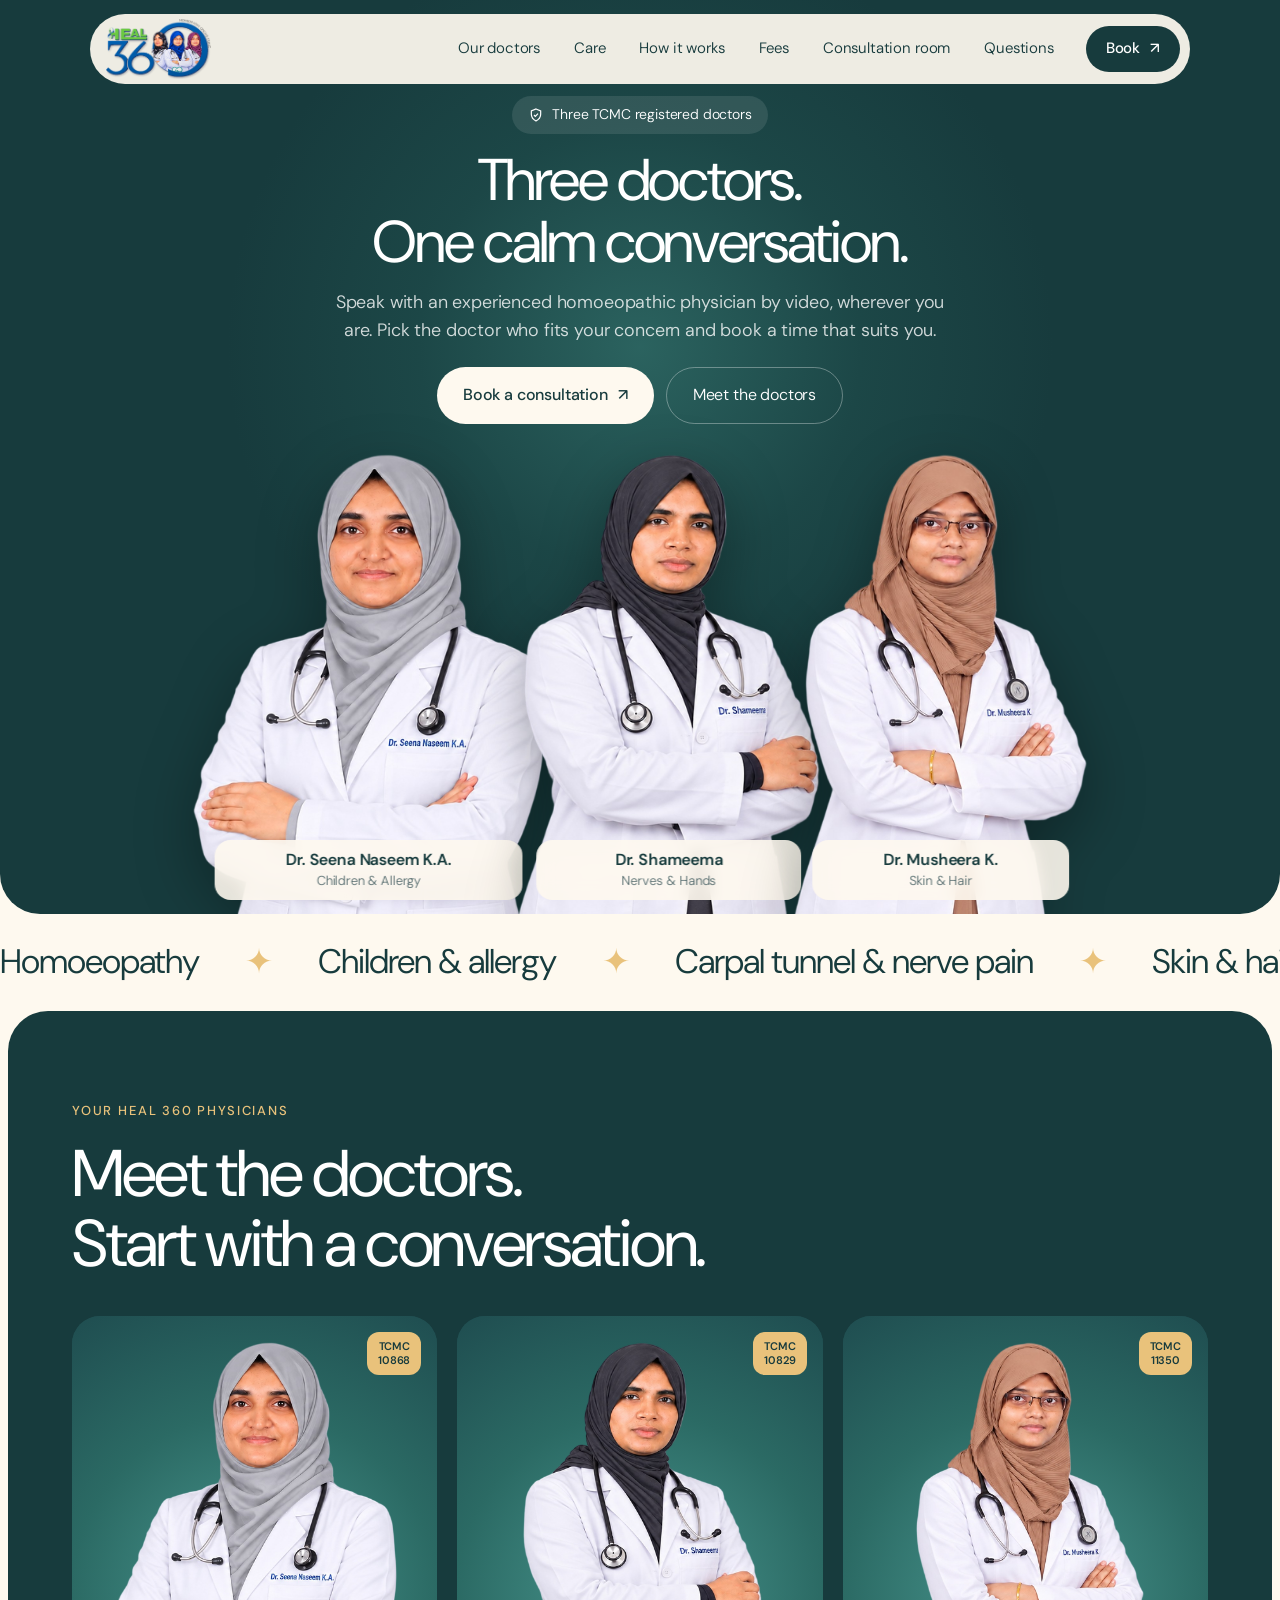
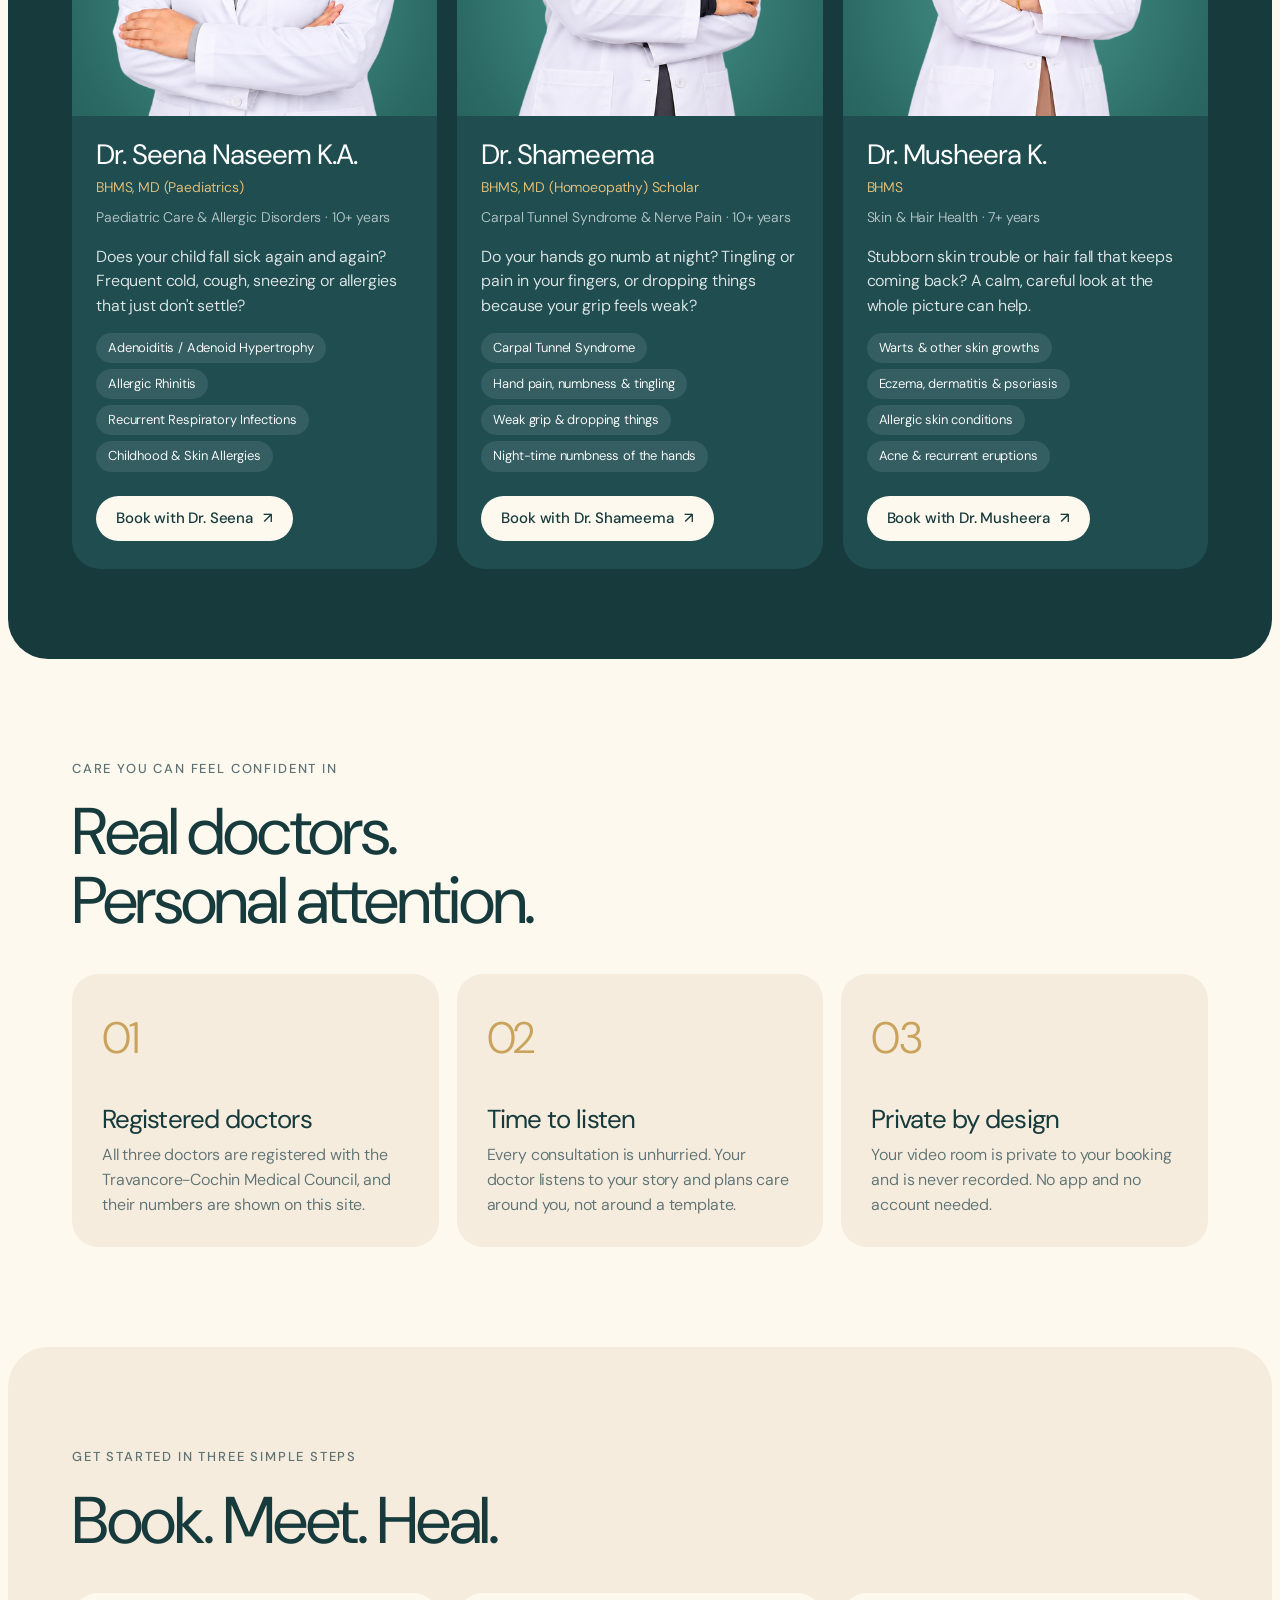
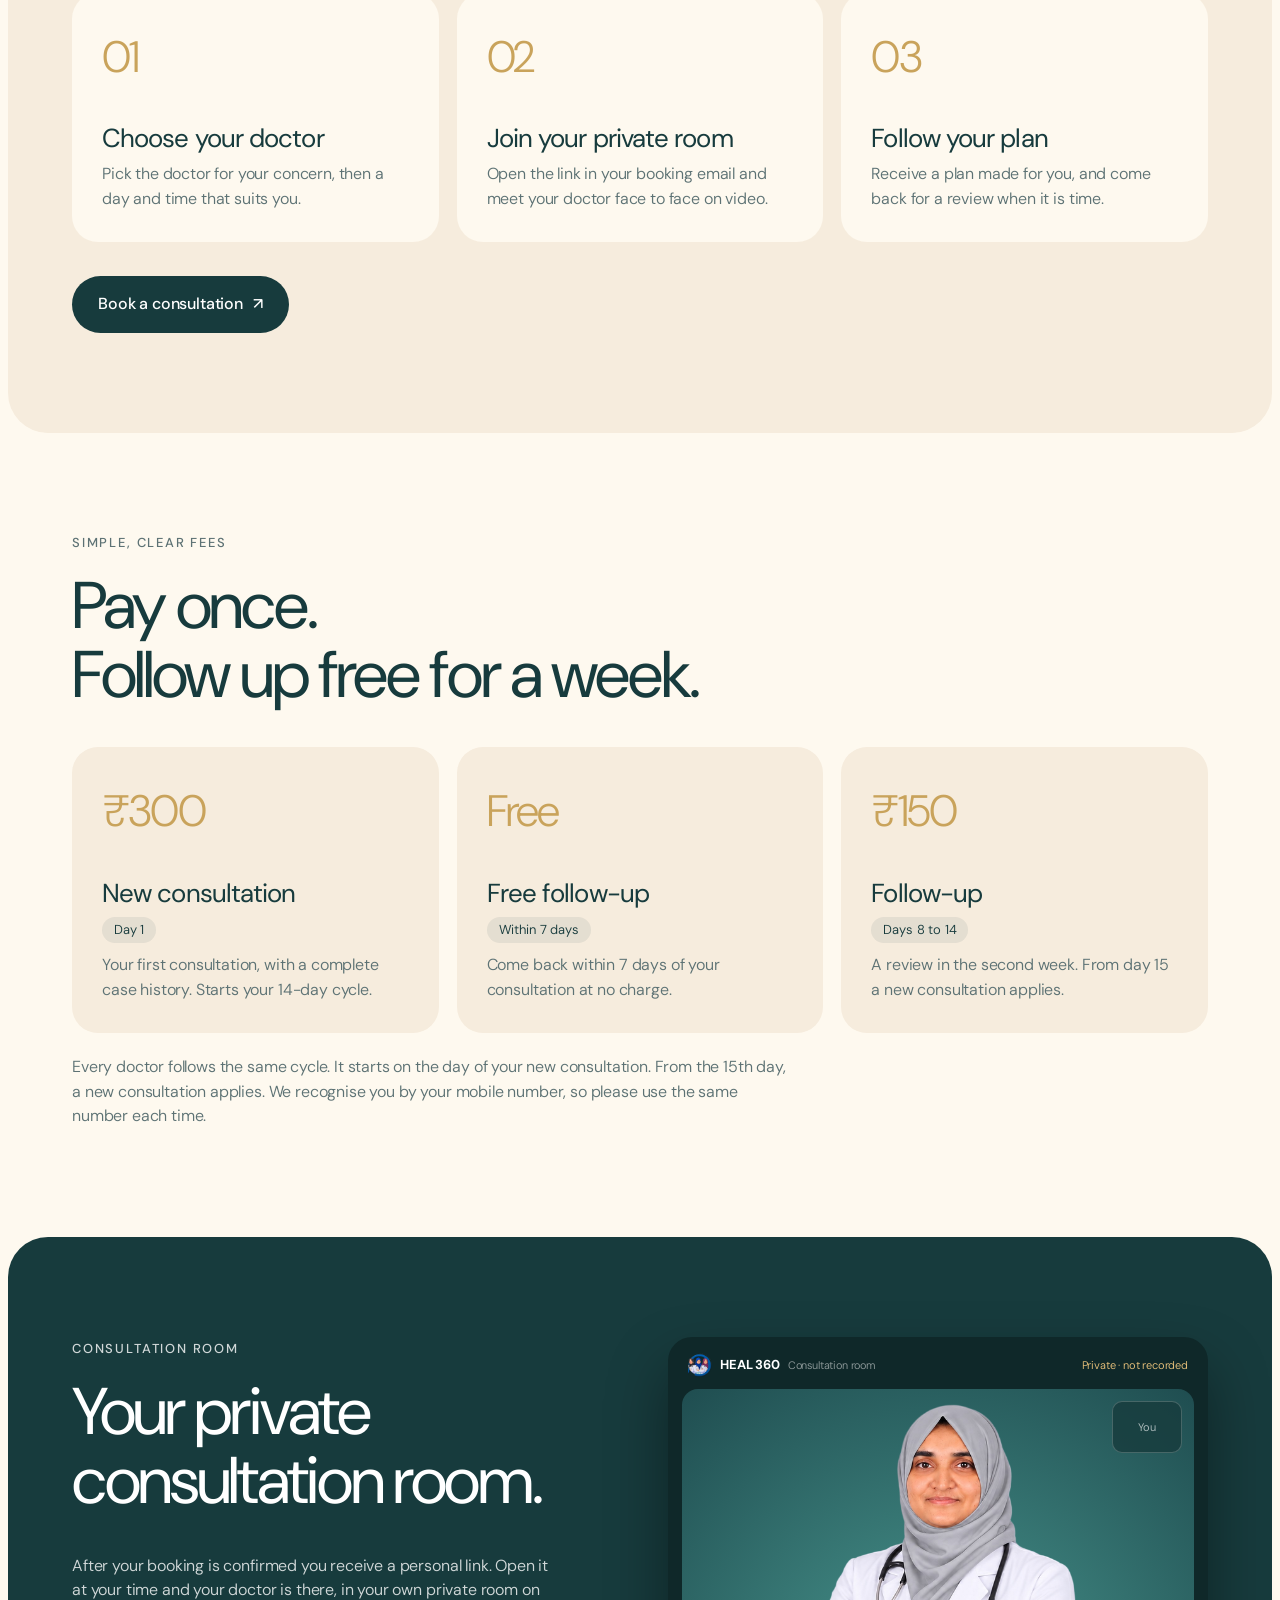
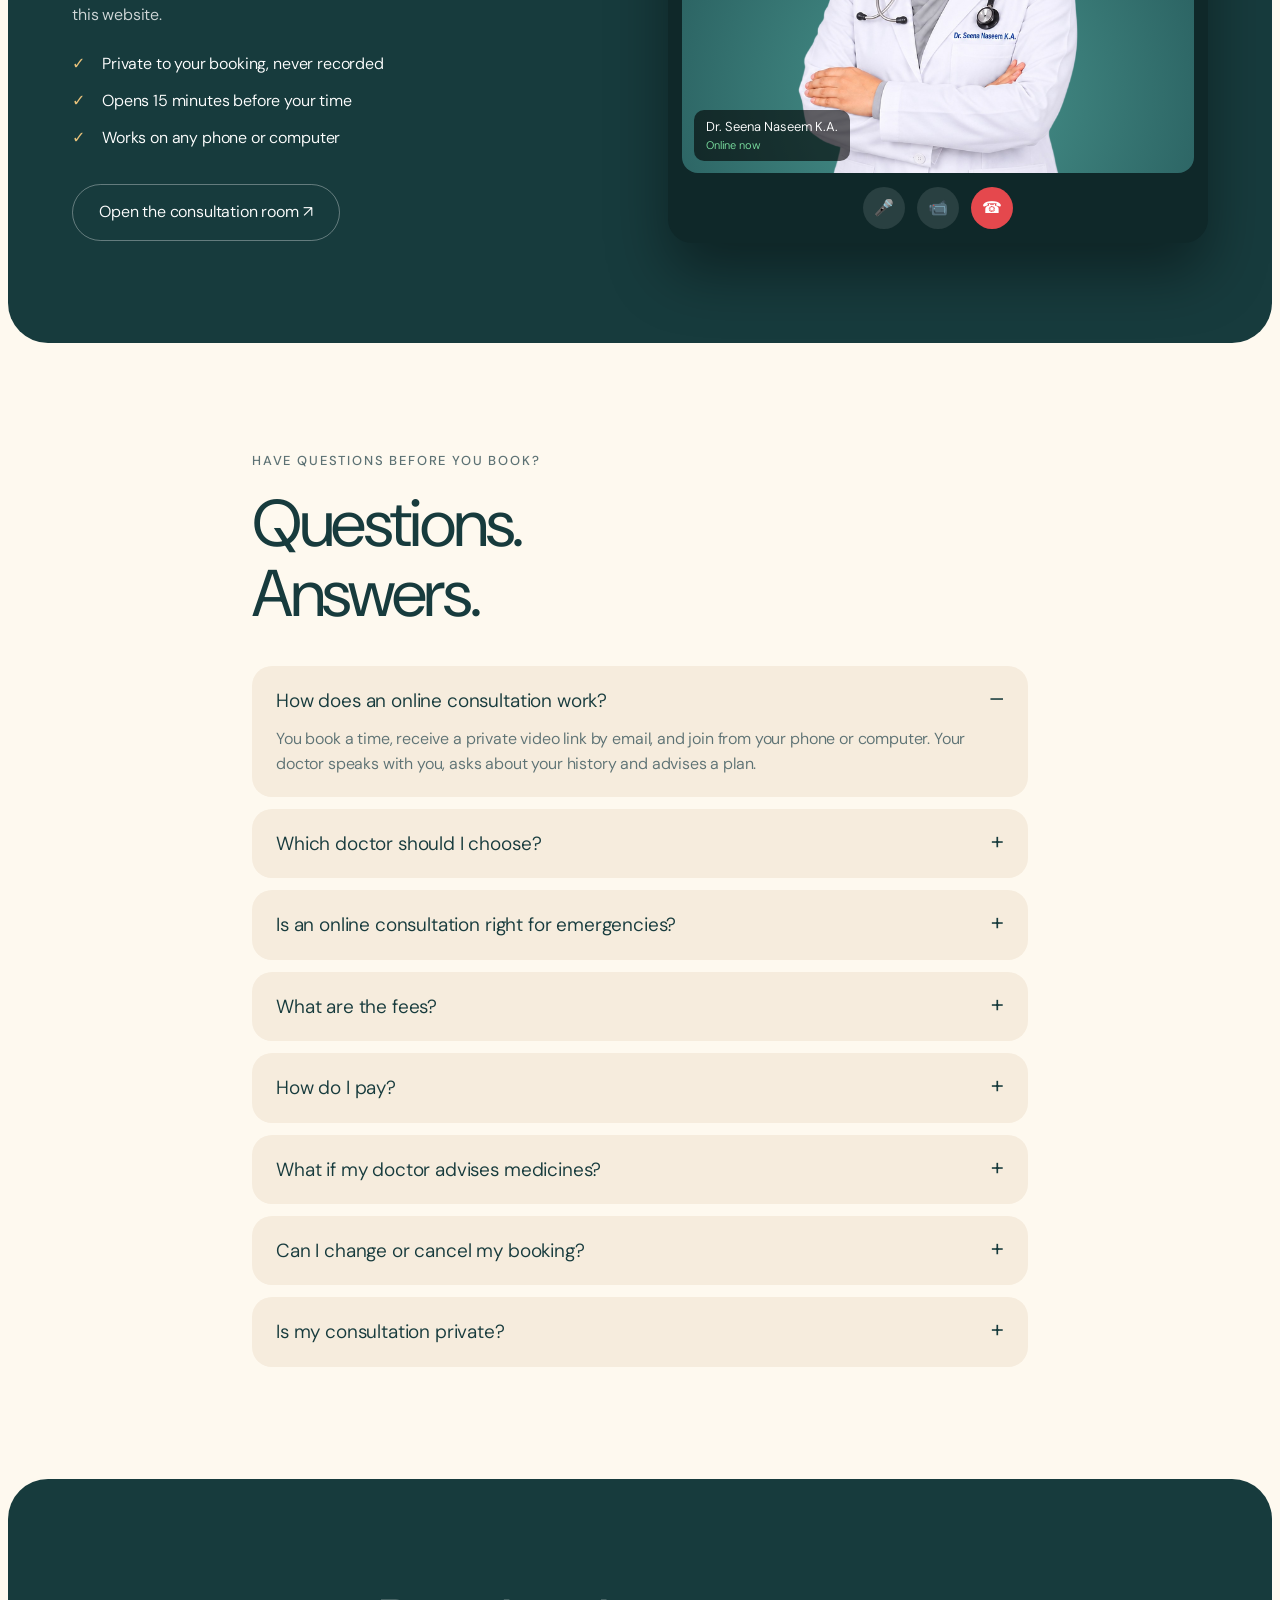
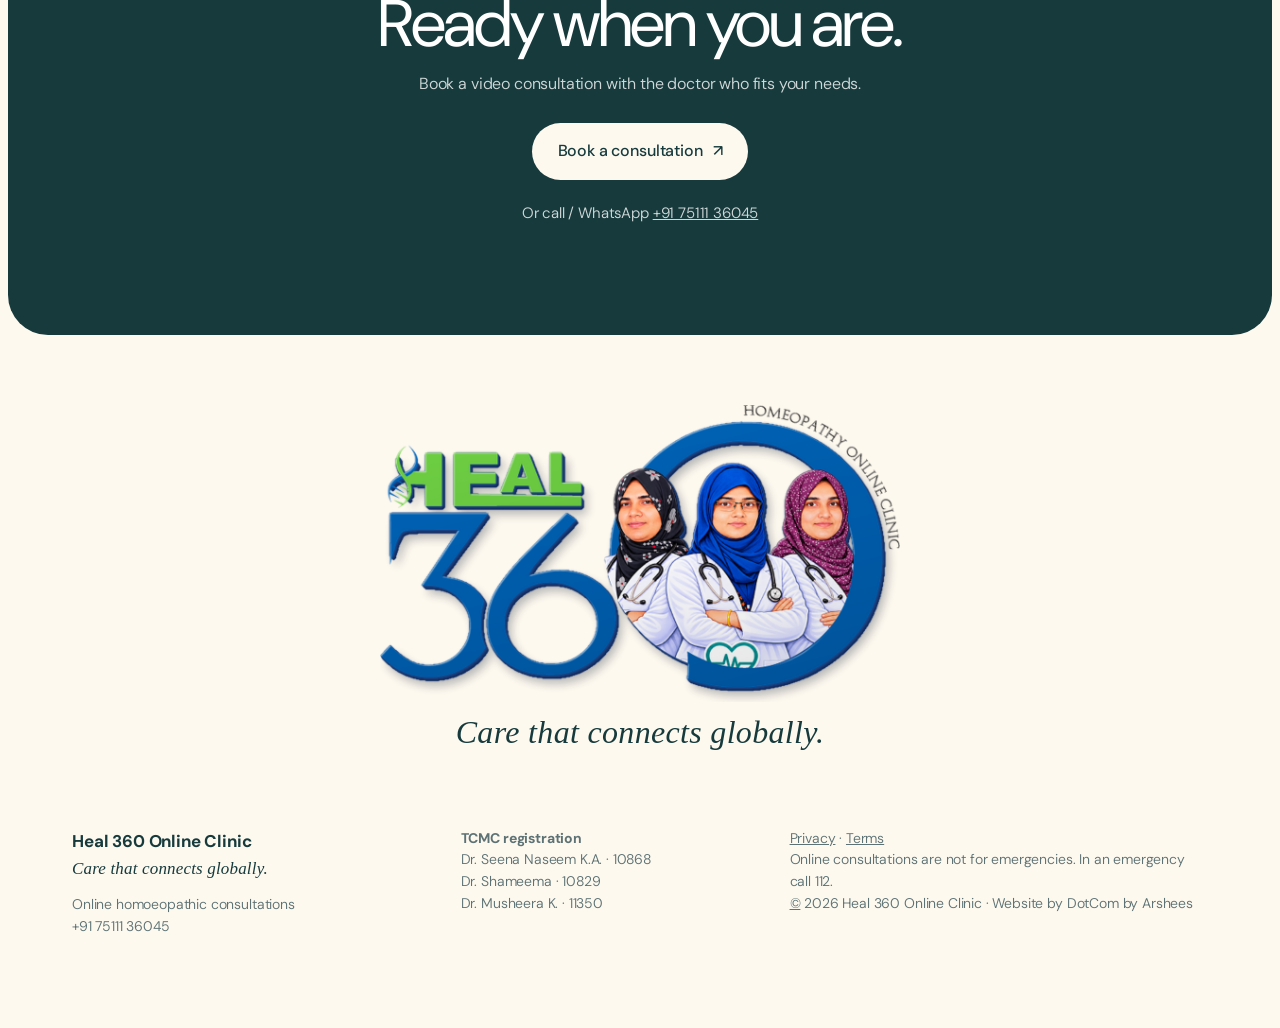
==== commit 3a6428fd: "Design 2: fees section, more FAQs, privacy and terms pages, SEO tags, footer links Co-Authored-By: C" ====
--- a/design-2/index.html
+++ b/design-2/index.html
@@ -10,6 +10,11 @@
 <link rel="preconnect" href="https://fonts.googleapis.com">
 <link rel="preconnect" href="https://fonts.gstatic.com" crossorigin>
 <link href="https://fonts.googleapis.com/css2?family=Google+Sans+Flex:wght@300;400;500;600&family=DM+Sans:wght@300;400;500;700&display=swap" rel="stylesheet">
+<meta property="og:title" content="Heal 360 Online Clinic | Care that connects globally">
+<meta property="og:description" content="Online homoeopathy video consultation with three lady doctors. New consultation &#8377;300, free follow-up within 7 days.">
+<meta property="og:type" content="website">
+<meta property="og:image" content="logo-real/mark-512.png">
+<script type="application/ld+json">{"@context":"https://schema.org","@type":"MedicalClinic","name":"Heal 360 Online Clinic","slogan":"Care that connects globally.","medicalSpecialty":"Homeopathy","telephone":"+917511136045","availableService":{"@type":"MedicalTherapy","name":"Online homoeopathic video consultation"},"employee":[{"@type":"Physician","name":"Dr. Seena Naseem K.A."},{"@type":"Physician","name":"Dr. Shameema"},{"@type":"Physician","name":"Dr. Musheera K."}]}</script>
 <link rel="icon" type="image/png" href="logo-real/favicon-64.png">
 <link rel="stylesheet" href="style.css">
 </head>
@@ -21,6 +26,7 @@
     <a href="#doctors">Our doctors</a>
     <a href="#care">Care</a>
     <a href="#steps">How it works</a>
+    <a href="#fees">Fees</a>
     <a href="room.html">Consultation room</a>
     <a href="#faq">Questions</a>
   </nav>
@@ -88,6 +94,16 @@
   </div>
 </section>
 
+<!-- FEES -->
+<section class="fees" id="fees">
+  <div class="wrap">
+    <p class="eyebrow dark">Simple, clear fees</p>
+    <h2>Pay once.<br>Follow up free for a week.</h2>
+    <div class="cgrid" id="feegrid"></div>
+    <p class="feenote">Every doctor follows the same cycle. It starts on the day of your new consultation. From the 15th day, a new consultation applies. We recognise you by your mobile number, so please use the same number each time.</p>
+  </div>
+</section>
+
 <!-- ROOM -->
 <section class="room" id="room">
   <div class="wrap room-in">
@@ -114,6 +130,10 @@
     <details open><summary>How does an online consultation work?</summary><p>You book a time, receive a private video link by email, and join from your phone or computer. Your doctor speaks with you, asks about your history and advises a plan.</p></details>
     <details><summary>Which doctor should I choose?</summary><p>Dr. Seena is the specialist for children and allergies, Dr. Shameema for carpal tunnel syndrome and hand numbness, and Dr. Musheera for skin and hair health. If you are unsure, send a WhatsApp message and we will guide you.</p></details>
     <details><summary>Is an online consultation right for emergencies?</summary><p>No. Online consultations are not for emergencies. In an emergency, call your local emergency number (112 in India) or go to the nearest hospital.</p></details>
+    <details><summary>What are the fees?</summary><p>A new consultation is &#8377;300. A follow-up within 7 days of your consultation is free, and a follow-up on days 8 to 14 is &#8377;150. From the 15th day a new consultation applies.</p></details>
+    <details><summary>How do I pay?</summary><p>You pay by UPI while booking. Scan the QR code or tap Pay in your UPI app, and the payment goes straight to your doctor. Your doctor confirms the booking after seeing the payment.</p></details>
+    <details><summary>What if my doctor advises medicines?</summary><p>Your doctor adds the medicine amount for you. You then receive a payment link by email, and the payment goes to that doctor's own UPI. Your booking page shows the amount and lets you tell us when you have paid.</p></details>
+    <details><summary>Can I change or cancel my booking?</summary><p>Yes. Use the Change or cancel link in your booking email. Changes close a short time before the consultation, so please do it early.</p></details>
     <details><summary>Is my consultation private?</summary><p>Yes. Your video room is private to your booking and the call is not recorded.</p></details>
   </div>
 </section>
@@ -133,9 +153,9 @@
 
 <footer>
   <div class="wrap foot">
-    <div><img class="flogo" src="logo-real/heal360-logo-transparent.png" alt="Heal 360 Homoeopathy Online Clinic" width="1100" height="628" loading="lazy"><span class="slogan sm">Care that connects globally.</span><p>Online homoeopathic consultations<br><a href="tel:+917511136045">+91 75111 36045</a></p></div>
+    <div><b class="fname">Heal 360 Online Clinic</b><span class="slogan sm">Care that connects globally.</span><p>Online homoeopathic consultations<br><a href="tel:+917511136045">+91 75111 36045</a></p></div>
     <div class="regs"><b>TCMC registration</b><br>Dr. Seena Naseem K.A. · 10868<br>Dr. Shameema · 10829<br>Dr. Musheera K. · 11350</div>
-    <div class="small">Online consultations are not for emergencies. In an emergency call 112.<br><a href="doctor.html" class="quiet" aria-label="Clinic login">©</a> 2026 Heal 360 Online Clinic · Website by DotCom by Arshees</div>
+    <div class="small"><a href="privacy.html">Privacy</a> &middot; <a href="terms.html">Terms</a><br>Online consultations are not for emergencies. In an emergency call 112.<br><a href="doctor.html" class="quiet" aria-label="Clinic login">©</a> 2026 Heal 360 Online Clinic · Website by DotCom by Arshees</div>
   </div>
 </footer>
 
@@ -145,5 +165,11 @@
 <script src="script.js"></script>
 <script src="qrcode.js"></script>
 <script src="booking.js"></script>
+<script>
+(function(){try{var T=(window.SITE&&SITE.consultations&&SITE.consultations.types)||[],g=document.getElementById("feegrid");if(!g)return;
+var by=function(k){return T.filter(function(x){return x.calSlug===k})[0]||{fee:0}};
+var cards=[["New consultation","\u20B9"+by("online-video-consultation").fee,"Day 1","Your first consultation, with a complete case history. Starts your 14-day cycle."],["Free follow-up","Free","Within 7 days","Come back within 7 days of your consultation at no charge."],["Follow-up","\u20B9"+by("follow-up-paid").fee,"Days 8 to 14","A review in the second week. From day 15 a new consultation applies."]];
+g.innerHTML=cards.map(function(c){return '<article class="cc reveal in"><b>'+c[1]+'</b><h3>'+c[0]+'</h3><p><span class="chip2">'+c[2]+'</span><br>'+c[3]+'</p></article>'}).join("")}catch(e){}})();
+</script>
 </body>
 </html>
--- a/design-2/style.css
+++ b/design-2/style.css
@@ -59,7 +59,7 @@
 .dbody ul{list-style:none;display:flex;flex-wrap:wrap;gap:6px;margin:6px 0 16px}.dbody li{font-size:13px;background:#ffffff18;padding:5px 12px;border-radius:99px}
 .dbody .go{margin-top:auto;align-self:flex-start}
 /* care */
-.care,.steps,.faq{padding:100px 0}
+.care,.steps,.faq,.fees{padding:100px 0}.feenote{margin-top:22px;color:var(--mut);max-width:720px}.chip2{display:inline-block;background:#173b3d14;border-radius:99px;padding:3px 12px;font-size:13px;margin-bottom:10px;color:var(--teal)}.fname{display:block;font-size:17px;margin-bottom:2px;color:var(--teal)}.small a{text-decoration:underline}
 .cgrid,.srow{display:grid;grid-template-columns:repeat(3,1fr);gap:18px}
 .cc,.st{background:var(--beige);border-radius:26px;padding:30px;min-height:240px;transition:.4s}.cc:hover,.st:hover{transform:translateY(-5px)}
 .cc b,.st span{display:block;font-size:44px;letter-spacing:-.04em;color:#c9a35b;margin-bottom:34px;font-weight:300}
